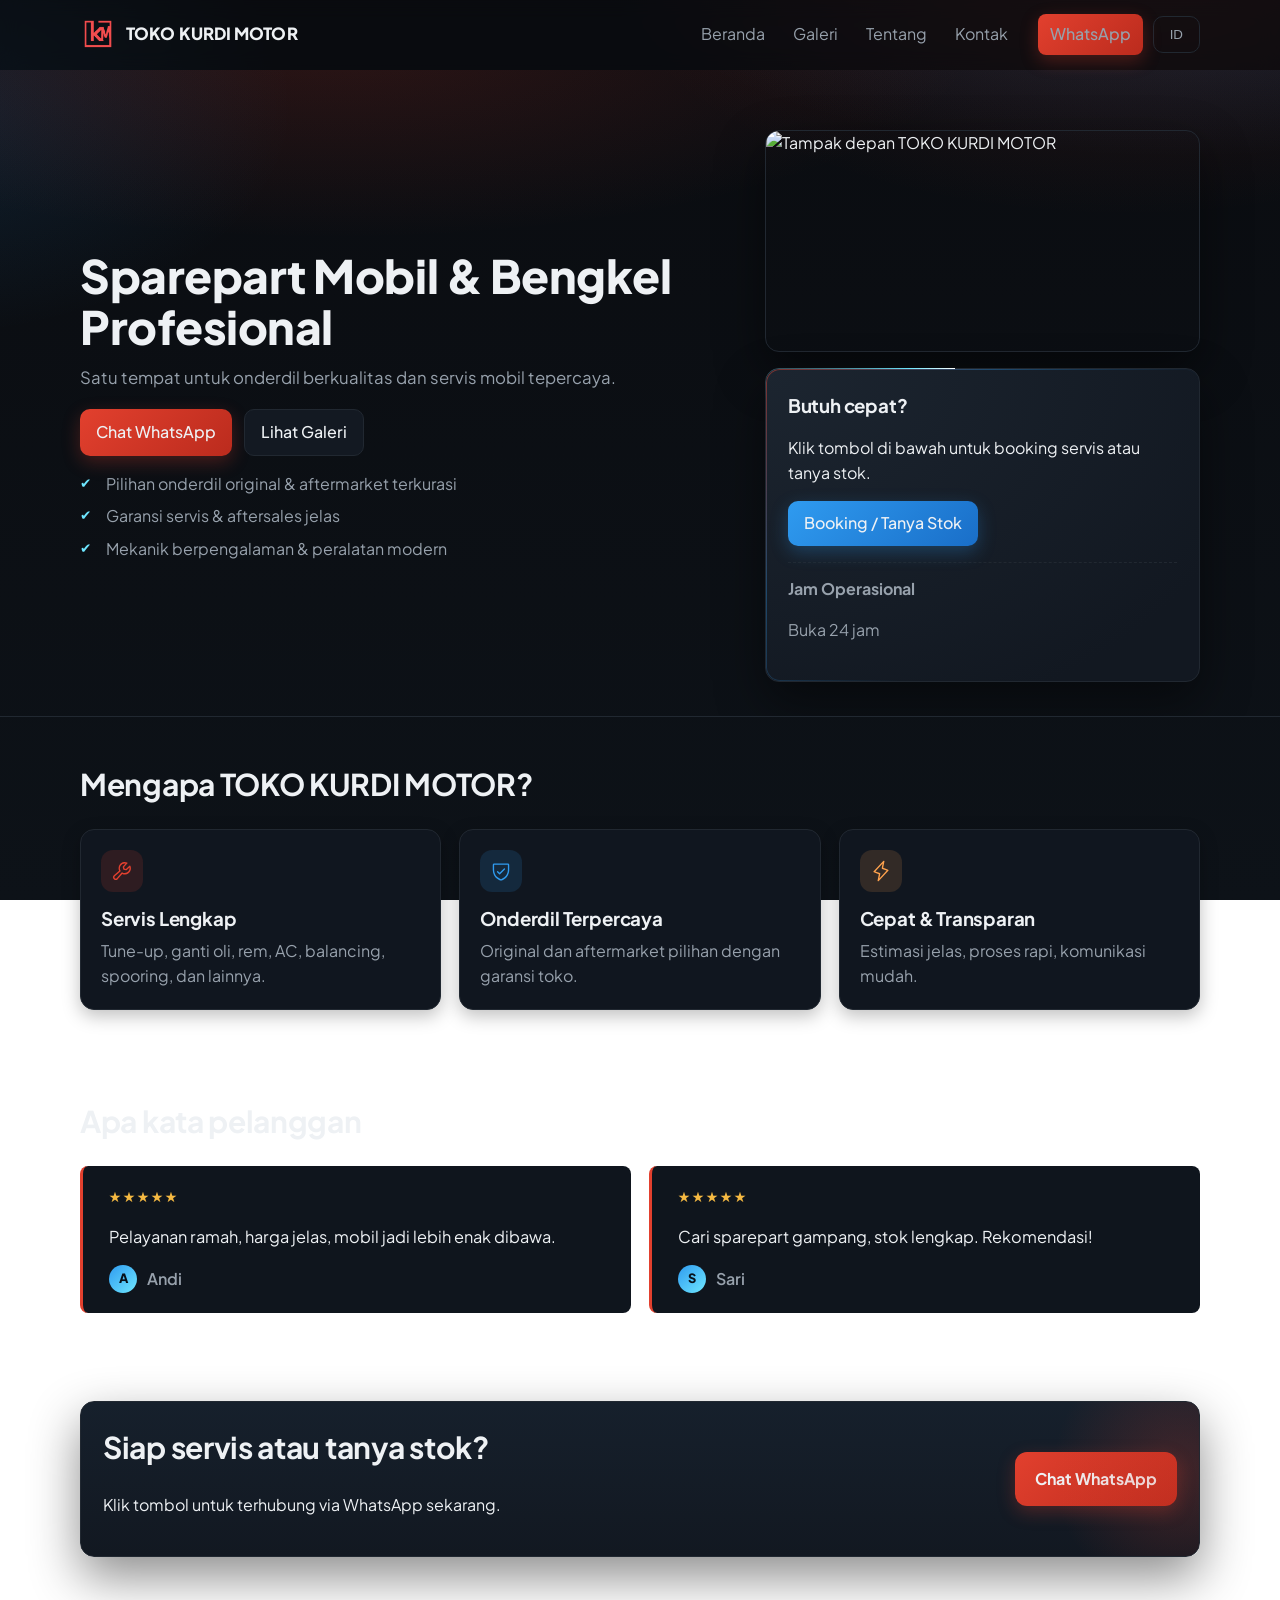
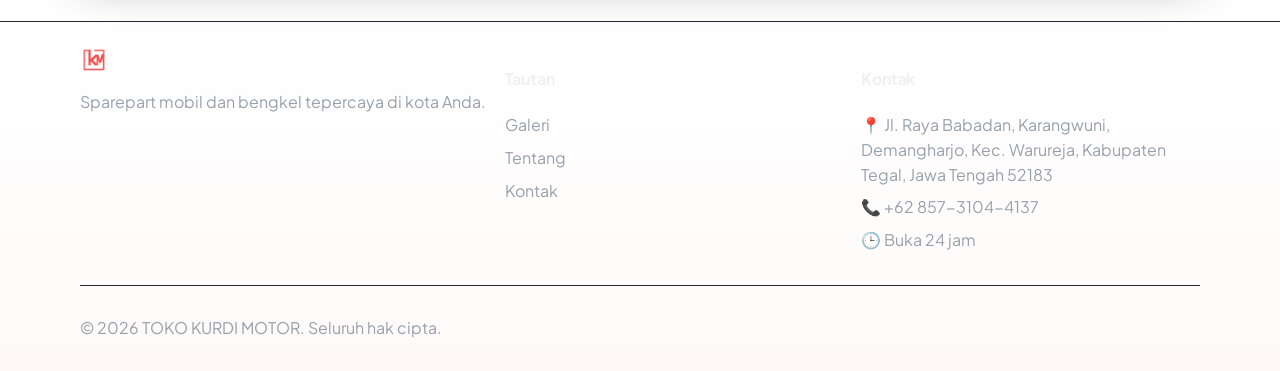
==== index.html @ 119dea2f "feat: replace hand-drawn feature icons with Phosphor Icons Old toolbox/gear/bolt.svg were crude hand" ====
<!DOCTYPE html>
<html lang="id">
  <head>
    <meta charset="UTF-8" />
    <meta name="viewport" content="width=device-width, initial-scale=1" />
    <meta name="description" content="TOKO KURDI MOTOR - Sparepart Mobil & Bengkel Profesional" />
    <meta property="og:title" content="TOKO KURDI MOTOR - Beranda" />
    <meta property="og:description" content="Sparepart mobil & bengkel profesional. Tanya stok via WhatsApp." />
    <meta property="og:type" content="website" />
    <meta property="og:url" content="https://tokokurdimotor.github.io/" />
    <meta property="og:image" content="https://tokokurdimotor.github.io/assets/img/logo.png" />
    <link rel="canonical" href="https://tokokurdimotor.github.io/" />
    <title>TOKO KURDI MOTOR &mdash; Beranda</title>
    <link rel="icon" href="assets/img/favicon.png" />
    <link rel="preconnect" href="https://fonts.googleapis.com">
    <link rel="preconnect" href="https://fonts.gstatic.com" crossorigin>
    <link href="https://fonts.googleapis.com/css2?family=Plus+Jakarta+Sans:wght@400;500;600;700;800&display=swap" rel="stylesheet">
    <link rel="stylesheet" href="assets/css/styles.css" />
    <script type="application/ld+json">
    {
      "@context": "https://schema.org",
      "@type": "AutoPartsStore",
      "name": "TOKO KURDI MOTOR",
      "telephone": "+62 857-3104-4137",
      "address": {
        "@type": "PostalAddress",
        "streetAddress": "Jl. Raya Babadan, Karangwuni, Demangharjo, Warureja",
        "addressLocality": "Kabupaten Tegal",
        "addressRegion": "Jawa Tengah",
        "postalCode": "52183",
        "addressCountry": "ID"
      }
    }
    </script>
  </head>
  <body>
    <header class="site-header">
      <div class="container nav">
        <a class="brand" href="index.html" aria-label="TOKO KURDI MOTOR">
          <img src="assets/img/logo.png" alt="Logo TOKO KURDI MOTOR" class="logo" />
          <span class="brand-text" data-i18n="brand.name">Toko Kurdi Motor</span>
        </a>
        <nav class="menu" aria-label="Primary Navigation">
          <button class="hamburger" id="hamburger" aria-label="Toggle Menu" aria-expanded="false"><span class="hamburger-bar"></span><span class="hamburger-bar"></span><span class="hamburger-bar"></span></button>
          <ul id="navLinks">
            <li><a href="index.html" data-i18n="nav.home">Beranda</a></li>
            <li><a href="gallery.html" data-i18n="nav.gallery">Galeri</a></li>
            <li><a href="about.html" data-i18n="nav.about">Tentang</a></li>
            <li><a href="contact.html" data-i18n="nav.contact">Kontak</a></li>
          </ul>
          <div class="nav-cta">
            <a class="btn btn-primary" id="waTop" href="#" target="_blank" rel="noopener" data-i18n="nav.whatsapp">WhatsApp</a>
            <button id="langToggle" class="btn btn-ghost" aria-label="Switch Language">ID</button>
          </div>
        </nav>
      </div>
    </header>

    <main>
      <section class="hero">
        <div class="container hero-grid">
          <div class="hero-text">
            <h1 data-i18n="hero.title">Sparepart Mobil & Bengkel Profesional</h1>
            <p class="lead" data-i18n="hero.subtitle">Satu tempat untuk onderdil berkualitas dan servis mobil tepercaya.</p>
            <div class="actions">
              <a class="btn btn-primary" id="waHero" href="#" target="_blank" rel="noopener" data-i18n="hero.cta_primary">Chat WhatsApp</a>
              <a class="btn" href="gallery.html" data-i18n="hero.cta_secondary">Lihat Galeri</a>
            </div>
            <ul class="hero-bullets">
              <li data-i18n="hero.points.genuine">Pilihan onderdil original & aftermarket terkurasi</li>
              <li data-i18n="hero.points.warranty">Garansi servis & aftersales jelas</li>
              <li data-i18n="hero.points.experienced">Mekanik berpengalaman & peralatan modern</li>
            </ul>
          </div>
          <div class="hero-media">
            <div class="hero-photo">
              <img src="assets/img/IMG_20250824_090334.jpg" alt="Tampak depan TOKO KURDI MOTOR" loading="eager" width="600" height="330" />
            </div>
            <div class="hero-card">
              <h3 data-i18n="hero.quick.title">Butuh cepat?</h3>
              <p data-i18n="hero.quick.desc">Klik tombol di bawah untuk booking servis atau tanya stok.</p>
              <a class="btn btn-accent" id="waQuick" href="#" target="_blank" rel="noopener" data-i18n="hero.quick.button">Booking / Tanya Stok</a>
              <div class="store-hours">
                <strong data-i18n="hours.title">Jam Operasional</strong>
                <p id="hoursText">Senin&ndash;Sabtu 08.00&ndash;17.00</p>
              </div>
            </div>
          </div>
        </div>
      </section>

      <section class="features">
        <div class="container">
          <h2 data-i18n="features.title">Mengapa Toko Kurdi Motor?</h2>
          <div class="grid-3">
            <div class="card">
              <span class="icon icon-wrench" data-icon="servis" aria-hidden="true"></span>
              <h3 data-i18n="features.items.services.title">Servis Lengkap</h3>
              <p data-i18n="features.items.services.desc">Tune-up, ganti oli, rem, AC, balancing, spooring, dan lainnya.</p>
            </div>
            <div class="card">
              <span class="icon icon-shield" data-icon="onderdil" aria-hidden="true"></span>
              <h3 data-i18n="features.items.parts.title">Onderdil Terpercaya</h3>
              <p data-i18n="features.items.parts.desc">Original dan aftermarket pilihan dengan garansi toko.</p>
            </div>
            <div class="card">
              <span class="icon icon-lightning" data-icon="cepat" aria-hidden="true"></span>
              <h3 data-i18n="features.items.fast.title">Cepat & Transparan</h3>
              <p data-i18n="features.items.fast.desc">Estimasi jelas, proses rapi, komunikasi mudah.</p>
            </div>
          </div>
        </div>
      </section>

      <section class="testimonials">
        <div class="container">
          <h2 data-i18n="testimonials.title">Apa kata pelanggan</h2>
          <div class="grid-2">
            <blockquote class="quote">
              <div class="quote-stars" aria-label="5 dari 5 bintang">&#9733;&#9733;&#9733;&#9733;&#9733;</div>
              <p data-i18n="testimonials.q1">Pelayanan ramah, harga jelas, mobil jadi lebih enak dibawa.</p>
              <div class="quote-footer">
                <span class="quote-avatar" aria-hidden="true">A</span>
                <cite>Andi</cite>
              </div>
            </blockquote>
            <blockquote class="quote">
              <div class="quote-stars" aria-label="5 dari 5 bintang">&#9733;&#9733;&#9733;&#9733;&#9733;</div>
              <p data-i18n="testimonials.q2">Cari sparepart gampang, stok lengkap. Rekomendasi!</p>
              <div class="quote-footer">
                <span class="quote-avatar" aria-hidden="true">S</span>
                <cite>Sari</cite>
              </div>
            </blockquote>
          </div>
        </div>
      </section>

      <section class="cta">
        <div class="container cta-box">
          <div>
            <h2 data-i18n="cta.title">Siap servis atau tanya stok?</h2>
            <p data-i18n="cta.subtitle">Klik tombol untuk terhubung via WhatsApp sekarang.</p>
          </div>
          <a class="btn btn-primary btn-lg" id="waCta" href="#" target="_blank" rel="noopener" data-i18n="cta.button">Chat WhatsApp</a>
        </div>
      </section>
    </main>

    <footer class="site-footer">
      <div class="container footer-grid">
        <div>
          <img src="assets/img/logo.png" alt="Logo TOKO KURDI MOTOR" class="logo small" />
          <p class="muted" data-i18n="footer.tagline">Sparepart mobil dan bengkel tepercaya di kota Anda.</p>
        </div>
        <div>
          <h4 data-i18n="footer.links.title">Tautan</h4>
          <ul class="footer-links">
            <li><a href="gallery.html" data-i18n="nav.gallery">Galeri</a></li>
            <li><a href="about.html" data-i18n="nav.about">Tentang</a></li>
            <li><a href="contact.html" data-i18n="nav.contact">Kontak</a></li>
          </ul>
        </div>
        <div>
          <h4 data-i18n="footer.contact.title">Kontak</h4>
          <ul class="footer-contact">
            <li><span aria-hidden="true">&#128205;</span> <span id="addressText">Alamat toko di sini</span></li>
            <li><span aria-hidden="true">&#128222;</span> <a id="phoneText" href="#">Nomor telepon</a></li>
            <li><span aria-hidden="true">&#128338;</span> <span id="hoursTextFoot">Senin&ndash;Sabtu 08.00&ndash;17.00</span></li>
          </ul>
        </div>
      </div>
      <div class="container footer-bottom">
        <p class="muted">&copy; <span id="yearNow"></span> TOKO KURDI MOTOR. <span data-i18n="footer.rights">Seluruh hak cipta.</span></p>
      </div>
    </footer>

    <script src="assets/js/main.js"></script>
    <script src="assets/js/reveal.js"></script>
    <script src="assets/js/spark.js"></script>
  </body>
  </html>
---- assets/css/styles.css ----
/* Base styles */
:root {
  --primary: #e2402e; /* Ubah sesuai warna brand */
  --primary-2: #ff7847;
  --danger: #ff5a5a;
  --accent: #2f9bf0;
  --accent-2: #6ee7ff;
  --bg: #0a0c10;
  --panel: #11161c;
  --text: #eef1f4;
  --muted: #97a1ac;
  --border: #212831;
  --radius: 14px;
  --shadow: 0 10px 30px rgba(0,0,0,0.4);
  --shadow-lg: 0 20px 50px rgba(0,0,0,0.45);
  --ease: cubic-bezier(.22,.9,.32,1.13);
}

* { box-sizing: border-box; }
html, body { height: 100%; }
html { scroll-behavior: smooth; }
body {
  margin: 0;
  font-family: "Plus Jakarta Sans", system-ui, -apple-system, "Segoe UI", Roboto, Ubuntu, Cantarell, "Noto Sans", Helvetica, Arial, "Apple Color Emoji", "Segoe UI Emoji";
  color: var(--text);
  background:
    radial-gradient(900px 480px at 88% -8%, rgba(226,64,46,0.16), transparent 60%),
    radial-gradient(720px 420px at -8% 12%, rgba(47,155,240,0.14), transparent 55%),
    linear-gradient(180deg, #0a0c10 0%, #0d1218 100%);
  background-attachment: fixed;
  line-height: 1.55;
  -webkit-font-smoothing: antialiased;
}

h1, h2, h3, h4 { font-family: "Plus Jakarta Sans", system-ui, sans-serif; letter-spacing: -0.01em; }

img { max-width: 100%; display: block; }
a { color: inherit; text-decoration: none; }

::selection { background: rgba(226,64,46,0.35); color: #fff; }

::-webkit-scrollbar { width: 11px; }
::-webkit-scrollbar-track { background: var(--bg); }
::-webkit-scrollbar-thumb { background: #232b35; border-radius: 999px; border: 3px solid var(--bg); }
::-webkit-scrollbar-thumb:hover { background: #2c3742; }

.container { width: min(1120px, 92%); margin: 0 auto; }

/* Header / Nav */
.site-header { position: sticky; top: 0; z-index: 10; backdrop-filter: blur(10px); background: rgba(10,12,16,0.55); border-bottom: 1px solid transparent; transition: background-color .3s ease, border-color .3s ease, box-shadow .3s ease; }
.site-header.scrolled { background: rgba(10,12,16,0.88); border-bottom-color: var(--border); box-shadow: 0 8px 24px rgba(0,0,0,0.22); }
.nav { display: flex; align-items: center; justify-content: space-between; padding: 14px 0; }
.brand { display: flex; align-items: center; gap: 10px; font-weight: 800; letter-spacing: 0.1px; transition: opacity .2s ease; }
.brand:hover { opacity: .85; }
.logo { height: 36px; width: auto; object-fit: contain; }
.logo.small { height: 28px; }
.brand-text { font-size: 1.05rem; }

.menu { display: flex; align-items: center; gap: 18px; }
.menu ul { display: flex; list-style: none; gap: 4px; margin: 0; padding: 0; }
.menu a { position: relative; padding: 8px 12px; color: var(--muted); border-radius: 8px; transition: color .2s ease, background .2s ease; }
.menu a.active, .menu a:hover { color: var(--text); background: #141a21; }
.menu a.active::after { content: ''; position: absolute; left: 12px; right: 12px; bottom: 3px; height: 2px; border-radius: 2px; background: linear-gradient(90deg, var(--primary), var(--primary-2)); }

.nav-cta { display: flex; align-items: center; gap: 10px; }

.hamburger { display: none; position: relative; width: 38px; height: 38px; padding: 0; background: transparent; border: 1px solid var(--border); border-radius: 8px; cursor: pointer; transition: border-color .2s ease, background .2s ease; }
.hamburger:hover { background: #141a21; border-color: #2a333d; }
.hamburger-bar { position: absolute; left: 9px; right: 9px; height: 2px; border-radius: 2px; background: var(--text); transition: transform .3s ease, opacity .2s ease, top .3s ease; }
.hamburger-bar:nth-child(1) { top: 13px; }
.hamburger-bar:nth-child(2) { top: 18px; }
.hamburger-bar:nth-child(3) { top: 23px; }
.hamburger[aria-expanded="true"] .hamburger-bar:nth-child(1) { top: 18px; transform: rotate(45deg); }
.hamburger[aria-expanded="true"] .hamburger-bar:nth-child(2) { opacity: 0; }
.hamburger[aria-expanded="true"] .hamburger-bar:nth-child(3) { top: 18px; transform: rotate(-45deg); }

/* Buttons */
.btn { display: inline-flex; align-items: center; justify-content: center; gap: 8px; padding: 10px 16px; border-radius: 10px; border: 1px solid var(--border); background: #131922; color: var(--text); cursor: pointer; font-weight: 500; transition: transform .18s var(--ease), background .2s ease, border-color .2s ease, box-shadow .25s ease; }
.btn:hover { transform: translateY(-2px); border-color: #2a333d; box-shadow: 0 8px 20px rgba(0,0,0,0.35); }
.btn:active { transform: translateY(0); }
.btn-primary { background: linear-gradient(135deg, var(--primary), #b3271a 120%); border: none; box-shadow: 0 6px 18px rgba(226,64,46,0.28); }
.btn-primary:hover { filter: brightness(1.08); box-shadow: 0 10px 26px rgba(226,64,46,0.4); }
.btn-accent { background: linear-gradient(135deg, var(--accent), #1565c0 120%); border: none; box-shadow: 0 6px 18px rgba(47,155,240,0.28); }
.btn-accent:hover { filter: brightness(1.08); box-shadow: 0 10px 26px rgba(47,155,240,0.4); }
.btn-ghost { background: transparent; border: 1px solid var(--border); color: var(--muted); }
.btn-ghost:hover { color: var(--text); }
.btn-lg { padding: 15px 20px; border-radius: 12px; font-weight: 700; }

/* Hero */
.hero { position: relative; padding: 60px 0 34px; border-bottom: 1px solid var(--border); overflow: hidden; }
.hero::before {
  content: '';
  position: absolute; inset: -20% -10% auto -10%; height: 480px;
  background: radial-gradient(60% 60% at 30% 20%, rgba(226,64,46,0.16), transparent 70%),
              radial-gradient(50% 50% at 85% 10%, rgba(47,155,240,0.14), transparent 70%);
  pointer-events: none; z-index: 0;
}
.hero-grid { position: relative; z-index: 1; display: grid; grid-template-columns: 1.2fr 0.8fr; gap: 32px; align-items: center; }
.hero h1 { font-size: clamp(30px, 4.2vw, 46px); font-weight: 800; margin: 0 0 12px; line-height: 1.12; }
.lead { color: var(--muted); margin: 0 0 16px; font-size: 1.05rem; }
.actions { display: flex; gap: 12px; margin: 18px 0 8px; flex-wrap: wrap; }
.hero-bullets { list-style: none; padding: 0; margin: 16px 0 0; color: var(--muted); display: grid; gap: 8px; }
.hero-bullets li { margin: 0; padding-left: 26px; position: relative; }
.hero-bullets li::before { content: "\2714"; position: absolute; left: 0; top: 0; color: var(--accent-2); font-size: .85rem; }

.hero-photo { border-radius: var(--radius); overflow: hidden; border: 1px solid var(--border); margin-bottom: 16px; box-shadow: var(--shadow-lg); }
.hero-photo img { width: 100%; height: 220px; object-fit: cover; display: block; transition: transform .4s var(--ease); }
.hero-photo:hover img { transform: scale(1.03); }

.hero-card { position: relative; background: radial-gradient(120% 120% at 0% 0%, #1c2530 0%, #121821 100%); border: 1px solid var(--border); border-radius: var(--radius); padding: 22px; box-shadow: var(--shadow-lg); transition: transform .35s var(--ease); }
.hero-card:hover { transform: translateY(-4px); }
.hero-card::before { content: ''; position: absolute; inset: 0; border-radius: inherit; padding: 1px; background: linear-gradient(135deg, rgba(226,64,46,0.5), rgba(47,155,240,0.35), transparent 60%); -webkit-mask: linear-gradient(#000 0 0) content-box, linear-gradient(#000 0 0); -webkit-mask-composite: xor; mask-composite: exclude; pointer-events: none; }

/* Border Glow: slow rotating light chasing the card edge (React Bits-inspired, ported to CSS) */
@property --glow-angle { syntax: '<angle>'; inherits: false; initial-value: 0deg; }
.hero-card::after {
  content: '';
  position: absolute; inset: -1px; border-radius: inherit; padding: 1px;
  background: conic-gradient(from var(--glow-angle), transparent 0deg, transparent 300deg, var(--accent-2) 335deg, #fff 350deg, var(--primary-2) 5deg, transparent 40deg);
  -webkit-mask: linear-gradient(#000 0 0) content-box, linear-gradient(#000 0 0);
  -webkit-mask-composite: xor; mask-composite: exclude;
  pointer-events: none;
  animation: glow-spin 4.5s linear infinite;
}
@keyframes glow-spin { to { --glow-angle: 360deg; } }
@media (prefers-reduced-motion: reduce) { .hero-card::after { animation: none; display: none; } }
.hero-card h3 { margin: 0 0 6px; }
.store-hours { margin-top: 16px; padding-top: 14px; border-top: 1px dashed var(--border); color: var(--muted); }

/* Sections */
.features, .testimonials, .cta, .page-hero { padding: 44px 0; }
.page-hero { position: relative; border-bottom: 1px solid var(--border); background: linear-gradient(180deg, #0d1117 0%, #0f141b 100%); overflow: hidden; }
.page-hero::before { content: ''; position: absolute; inset: -30% -10% auto -10%; height: 320px; background: radial-gradient(50% 50% at 20% 20%, rgba(226,64,46,0.14), transparent 70%), radial-gradient(45% 45% at 90% 0%, rgba(47,155,240,0.12), transparent 70%); pointer-events: none; }
.page-hero .container { position: relative; z-index: 1; }

.features h2, .testimonials h2, .cta h2 { font-size: clamp(22px, 3vw, 30px); margin: 0 0 22px; }

.grid-3 { display: grid; grid-template-columns: repeat(3, 1fr); gap: 18px; }
.grid-2 { display: grid; grid-template-columns: repeat(2, 1fr); gap: 18px; }
.gap-xl { gap: 28px; }

.card { background: #10161f; border: 1px solid var(--border); border-radius: var(--radius); padding: 20px; box-shadow: 0 6px 18px rgba(0,0,0,0.25); transition: transform .3s var(--ease), border-color .3s ease, box-shadow .3s ease; }
.card:hover { transform: translateY(-5px); border-color: #2a333d; box-shadow: var(--shadow-lg); }
.card h3 { margin-top: 12px; margin-bottom: 6px; }
.card p { color: var(--muted); margin: 0; }
.icon { display: inline-flex; align-items: center; justify-content: center; width: 42px; height: 42px; border-radius: 12px; }
.icon-img { width: 28px; height: 28px; object-fit: contain; vertical-align: -2px; }
.icon.icon-wrench { background-color: rgba(226,64,46,0.14); }
.icon.icon-shield { background-color: rgba(47,155,240,0.14); }
.icon.icon-lightning { background-color: rgba(255,162,77,0.14); }
.icon.icon-wrench::before, .icon.icon-shield::before, .icon.icon-lightning::before { content: ''; display: block; width: 22px; height: 22px; }
.icon.icon-wrench::before { background-color: var(--primary); -webkit-mask: url('../icons/wrench.svg') center/contain no-repeat; mask: url('../icons/wrench.svg') center/contain no-repeat; }
.icon.icon-shield::before { background-color: var(--accent); -webkit-mask: url('../icons/shield-check.svg') center/contain no-repeat; mask: url('../icons/shield-check.svg') center/contain no-repeat; }
.icon.icon-lightning::before { background-color: #ffa24d; -webkit-mask: url('../icons/lightning.svg') center/contain no-repeat; mask: url('../icons/lightning.svg') center/contain no-repeat; }

.quote { position: relative; margin: 0; padding: 20px 20px 20px 26px; border-left: 3px solid var(--primary); background: #0f151d; border-radius: 8px; transition: transform .3s var(--ease), border-color .3s ease; }
.quote:hover { transform: translateY(-3px); border-left-color: var(--primary-2); }
.quote p { font-size: 1.02rem; }
.quote cite { color: var(--muted); font-style: normal; font-weight: 600; }
.quote-stars { color: #f5b942; letter-spacing: 2px; font-size: .85rem; margin-bottom: 8px; }
.quote-footer { display: flex; align-items: center; gap: 10px; margin-top: 14px; }
.quote-avatar { width: 28px; height: 28px; border-radius: 50%; flex-shrink: 0; display: flex; align-items: center; justify-content: center; background: linear-gradient(135deg, var(--accent), var(--accent-2)); color: #071019; font-weight: 800; font-size: .8rem; }

.cta-box { position: relative; display: flex; justify-content: space-between; align-items: center; gap: 16px; background: linear-gradient(180deg, #16202c 0%, #121821 100%); border: 1px solid var(--border); border-radius: var(--radius); padding: 22px; box-shadow: var(--shadow-lg); overflow: hidden; }
.cta-box::after { content: ''; position: absolute; inset: -40% -10% auto auto; width: 260px; height: 260px; background: radial-gradient(circle, rgba(226,64,46,0.22), transparent 70%); pointer-events: none; }

.footer-grid { display: grid; grid-template-columns: 1.2fr 1fr 1fr; gap: 18px; padding: 24px 0; }
.footer-links, .footer-contact { list-style: none; padding: 0; margin: 0; }
.footer-links li, .footer-contact li { margin: 8px 0; color: var(--muted); }
.footer-links a { transition: color .2s ease; }
.footer-links a:hover { color: var(--text); }
.site-footer { border-top: 1px solid var(--border); margin-top: 20px; background: linear-gradient(180deg, transparent, rgba(226,64,46,0.03)); }
.footer-bottom { padding: 14px 0; border-top: 1px solid var(--border); color: var(--muted); }
.muted { color: var(--muted); }

/* Page */
.page { min-height: calc(100vh - 180px); }
.product-grid .card { min-height: 120px; }
.product-card .thumb { width: 100%; height: 150px; object-fit: cover; border-radius: 10px; border: 1px solid var(--border); background: #0f151d; transition: transform .4s var(--ease); }
.product-card:hover .thumb { transform: scale(1.04); }
.product-card { overflow: hidden; }
.product-card .prod-name { margin: 8px 0 6px; font-size: 1rem; }
.product-meta { color: var(--muted); font-size: .9rem; }
.product-card .badges { margin: 8px 0 0; }
.badge { display: inline-block; padding: 2px 8px; border-radius: 999px; border: 1px solid var(--border); font-size: .75rem; color: var(--muted); }
.price { margin-top: 8px; font-weight: 700; color: var(--accent-2); }
.product-actions { display: flex; gap: 8px; margin-top: 10px; }
.product-controls input { width: 100%; padding: 10px 12px; border-radius: 10px; background: #0f151d; border: 1px solid var(--border); color: var(--text); transition: border-color .2s ease; }
.product-controls input:focus { outline: none; border-color: var(--accent); }
.product-controls select { padding: 8px 10px; border-radius: 10px; background: #0f151d; border: 1px solid var(--border); color: var(--text); }
.pager { display: flex; justify-content: center; align-items: center; gap: 10px; margin: 18px 0; }
.contact-card .actions { margin-top: 10px; display: flex; gap: 10px; }
.form { display: grid; gap: 12px; }
.form label { display: grid; gap: 6px; }
.form input, .form textarea { width: 100%; padding: 10px 12px; border-radius: 10px; background: #0f151d; border: 1px solid var(--border); color: var(--text); transition: border-color .2s ease, box-shadow .2s ease; }
.form input:focus, .form textarea:focus { outline: none; border-color: var(--accent); box-shadow: 0 0 0 3px rgba(47,155,240,0.15); }
.form input.invalid, .form textarea.invalid { border-color: var(--danger); box-shadow: 0 0 0 3px rgba(255,90,90,0.15); }
.form-error { color: var(--danger); font-size: .85rem; margin: -4px 0 4px; }
.form-error[hidden] { display: none; }

/* Gallery */
.gallery-grid { display: grid; grid-template-columns: repeat(3, 1fr); gap: 12px; }
.gallery-grid img { width: 100%; height: 220px; object-fit: cover; border-radius: 12px; border: 1px solid var(--border); background: #0f151d; transition: transform .4s var(--ease), border-color .3s ease; }
.gallery-grid a, .gallery-grid figure { display: block; overflow: hidden; border-radius: 12px; }
.gallery-grid img:hover { transform: scale(1.045); border-color: #2a333d; }

/* Checklist */
.checklist { list-style: none; padding: 0; margin: 0; }
.checklist li::before { content: '✔'; color: var(--accent); margin-right: 8px; }
.checklist li { padding-left: 2px; margin: 8px 0; }

/* Map */
.map-section { margin-top: 16px; }
.map-embed { margin-top: 10px; background: var(--panel); border: 1px solid var(--border); border-radius: var(--radius); overflow: hidden; padding: 10px; box-shadow: 0 6px 18px rgba(0,0,0,0.25); }
.map-embed iframe { width: 100%; height: 320px; border: 0; display: block; border-radius: 10px; }

/* Click Spark: tiny burst of particles on WhatsApp/CTA button clicks (React Bits-inspired, ported to vanilla JS) */
.click-spark {
  position: fixed; top: 0; left: 0; width: 6px; height: 6px; margin: -3px 0 0 -3px;
  border-radius: 50%; pointer-events: none; z-index: 9999;
  transform: translate(var(--x), var(--y)) rotate(var(--spark-angle)) translateX(0);
  animation: spark-fly .55s cubic-bezier(.2,.8,.3,1) forwards;
}
@keyframes spark-fly {
  to { transform: translate(var(--x), var(--y)) rotate(var(--spark-angle)) translateX(30px); opacity: 0; }
}
@media (prefers-reduced-motion: reduce) { .click-spark { display: none; } }

/* Scroll reveal (progressive enhancement, see assets/js/reveal.js) */
.reveal { opacity: 0; transform: translateY(18px); transition: opacity .6s var(--ease), transform .6s var(--ease); }
.reveal.in-view { opacity: 1; transform: translateY(0); }
@media (prefers-reduced-motion: reduce) {
  html { scroll-behavior: auto; }
  .reveal { opacity: 1; transform: none; transition: none; }
  .card:hover, .quote:hover, .hero-card:hover, .btn:hover { transform: none; }
  .hamburger-bar, .menu ul { transition: none; }
}

/* Responsive */
@media (max-width: 880px) {
  .hero-grid { grid-template-columns: 1fr; }
  .grid-3 { grid-template-columns: 1fr; }
  .grid-2 { grid-template-columns: 1fr; }
  .footer-grid { grid-template-columns: 1fr; }
  .gallery-grid { grid-template-columns: 1fr 1fr; }
  .gallery-grid img { height: 180px; }
  .menu ul {
    display: grid; gap: 6px; list-style: none;
    position: absolute; left: 4%; right: 4%; top: 64px;
    background: #0f151d; border: 1px solid var(--border); border-radius: 12px; padding: 8px; box-shadow: var(--shadow);
    opacity: 0; visibility: hidden; pointer-events: none; transform: translateY(-8px) scale(.98);
    transition: opacity .22s ease, transform .22s ease, visibility 0s linear .22s;
  }
  .menu ul.open {
    opacity: 1; visibility: visible; pointer-events: auto; transform: translateY(0) scale(1);
    transition: opacity .22s ease, transform .22s ease;
  }
  .menu ul a { display: block; padding: 12px 14px; }
  .menu a.active::after { display: none; }
  .hamburger { display: inline-block; }
  .actions { flex-direction: column; }
  .actions .btn { width: 100%; }
  .cta-box { flex-direction: column; align-items: stretch; }
  .container { width: min(1120px, 94%); }
  .hero h1 { font-size: clamp(26px, 5.5vw, 36px); }
}

@media (max-width: 480px) {
  .gallery-grid { grid-template-columns: 1fr; }
  .gallery-grid img { height: 160px; }
  .brand-text { font-size: .95rem; }
}

/* Ensure checklist icon renders across encodings */
.checklist li::before { content: "\2714"; }
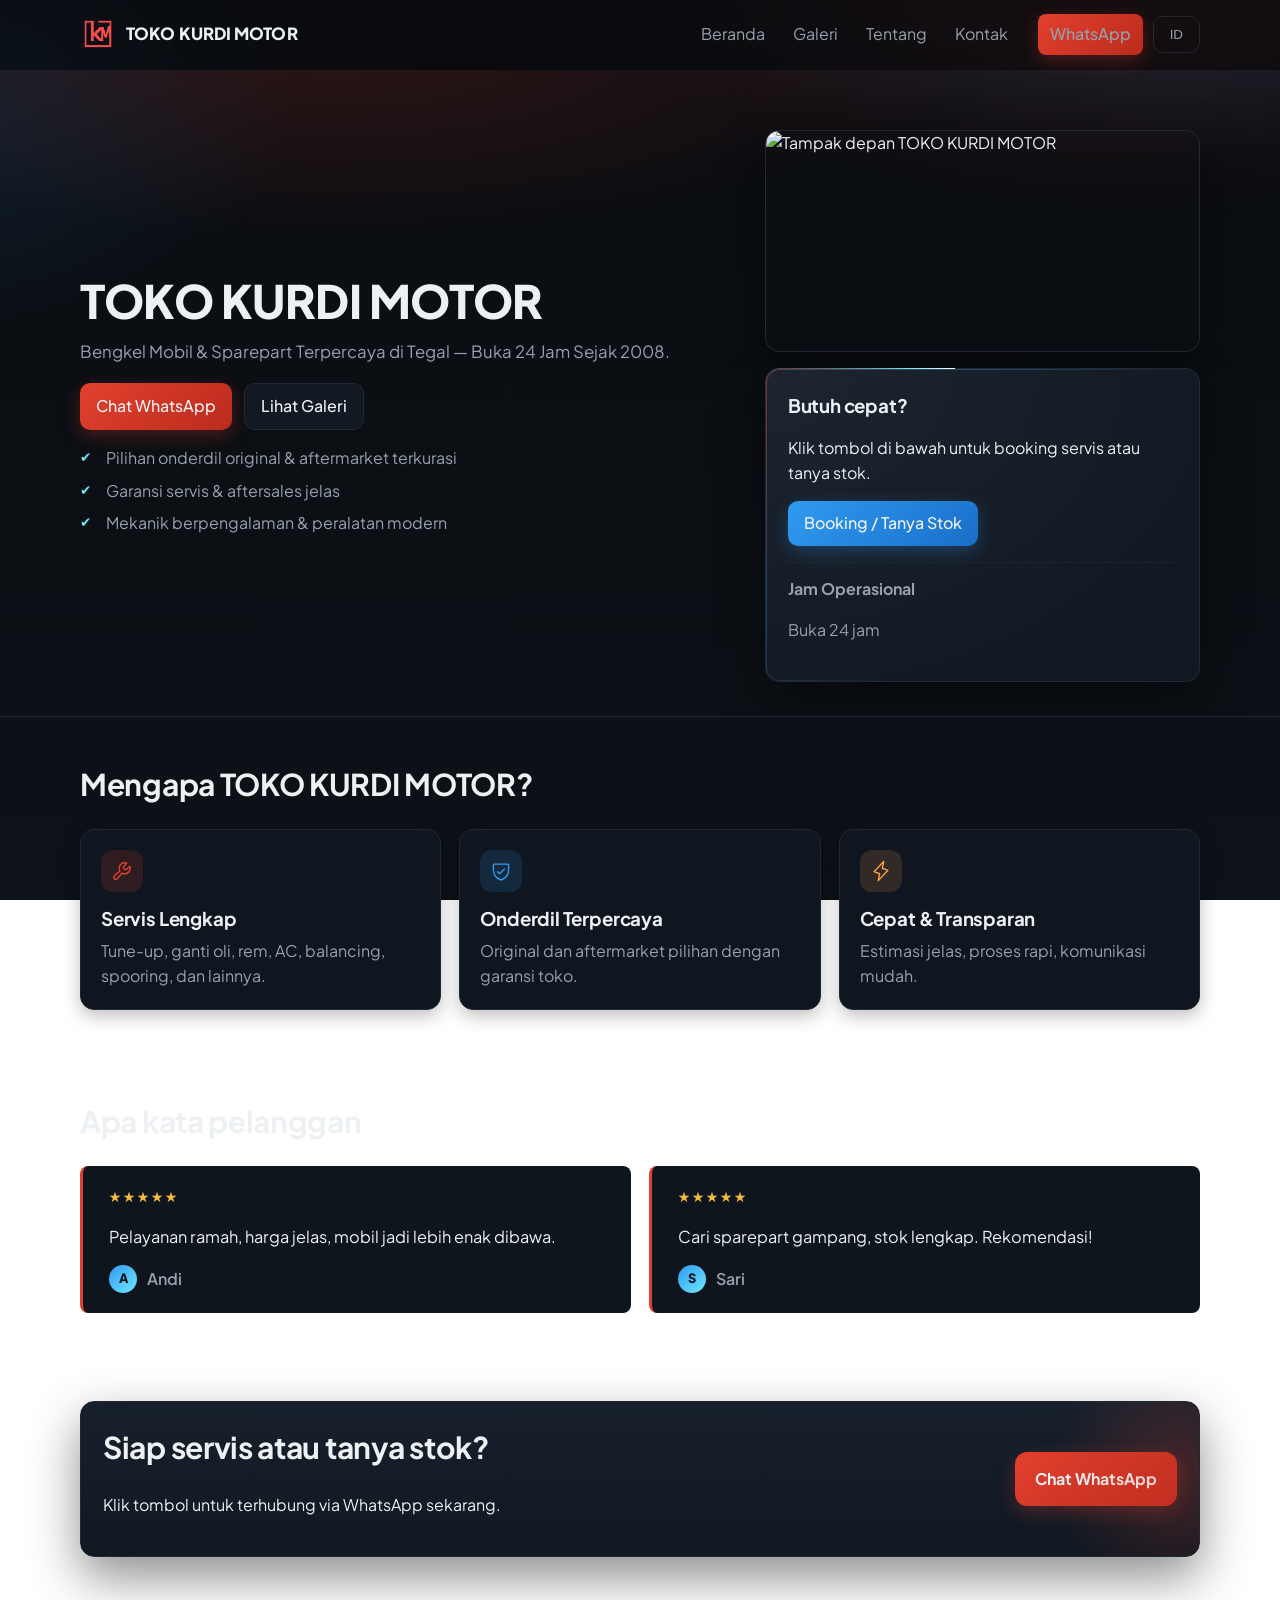
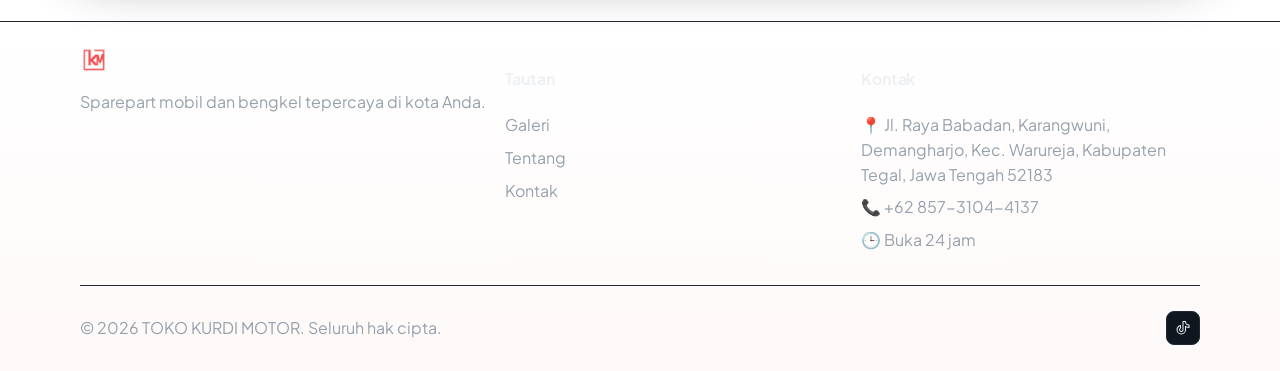
==== commit b5789fe7: "content(hero): headline TIKTOK footer + toko kurdi motor as h1 - Add TikTok link (@toko.kurditegal) " ====
--- a/index.html
+++ b/index.html
@@ -60,8 +60,8 @@
       <section class="hero">
         <div class="container hero-grid">
           <div class="hero-text">
-            <h1 data-i18n="hero.title">Sparepart Mobil & Bengkel Profesional</h1>
-            <p class="lead" data-i18n="hero.subtitle">Satu tempat untuk onderdil berkualitas dan servis mobil tepercaya.</p>
+            <h1 data-i18n="hero.title">TOKO KURDI MOTOR</h1>
+            <p class="lead" data-i18n="hero.subtitle">Bengkel Mobil &amp; Sparepart Terpercaya di Tegal &mdash; Buka 24 Jam Sejak 2008.</p>
             <div class="actions">
               <a class="btn btn-primary" id="waHero" href="#" target="_blank" rel="noopener" data-i18n="hero.cta_primary">Chat WhatsApp</a>
               <a class="btn" href="gallery.html" data-i18n="hero.cta_secondary">Lihat Galeri</a>
@@ -172,6 +172,9 @@
       </div>
       <div class="container footer-bottom">
         <p class="muted">&copy; <span id="yearNow"></span> TOKO KURDI MOTOR. <span data-i18n="footer.rights">Seluruh hak cipta.</span></p>
+        <div class="footer-social">
+          <a href="https://www.tiktok.com/@toko.kurditegal" target="_blank" rel="noopener" aria-label="TikTok TOKO KURDI MOTOR"><span class="icon-tiktok" aria-hidden="true"></span></a>
+        </div>
       </div>
     </footer>
 
--- a/assets/css/styles.css
+++ b/assets/css/styles.css
@@ -170,7 +170,11 @@
 .footer-links a { transition: color .2s ease; }
 .footer-links a:hover { color: var(--text); }
 .site-footer { border-top: 1px solid var(--border); margin-top: 20px; background: linear-gradient(180deg, transparent, rgba(226,64,46,0.03)); }
-.footer-bottom { padding: 14px 0; border-top: 1px solid var(--border); color: var(--muted); }
+.footer-bottom { padding: 14px 0; border-top: 1px solid var(--border); color: var(--muted); display: flex; align-items: center; justify-content: space-between; gap: 12px; flex-wrap: wrap; }
+.footer-social { display: flex; gap: 8px; }
+.footer-social a { width: 34px; height: 34px; border-radius: 8px; background: #10161f; border: 1px solid var(--border); display: flex; align-items: center; justify-content: center; transition: border-color .2s ease, background .2s ease, transform .2s ease; }
+.footer-social a:hover { border-color: #2a333d; background: #141a21; transform: translateY(-2px); }
+.footer-social .icon-tiktok { width: 16px; height: 16px; background-color: var(--text); -webkit-mask: url('../icons/tiktok-logo.svg') center/contain no-repeat; mask: url('../icons/tiktok-logo.svg') center/contain no-repeat; }
 .muted { color: var(--muted); }
 
 /* Page */
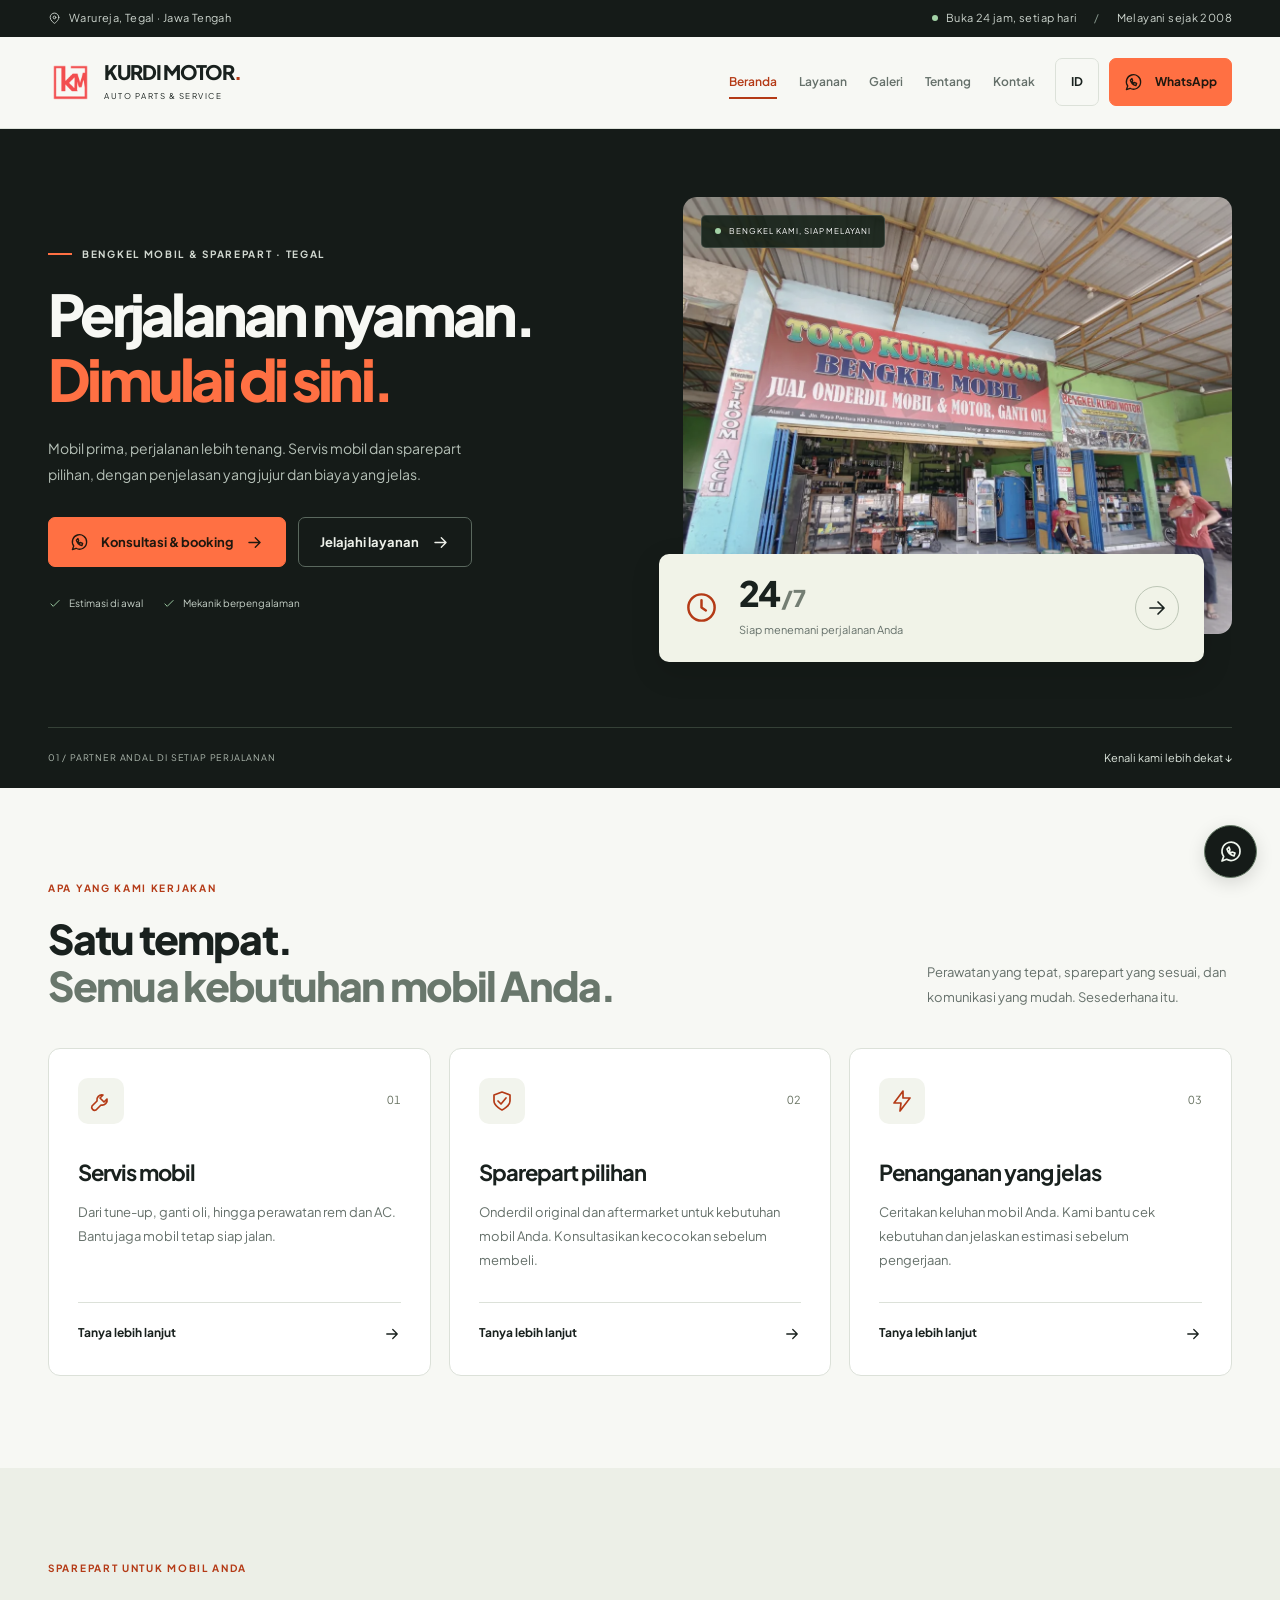
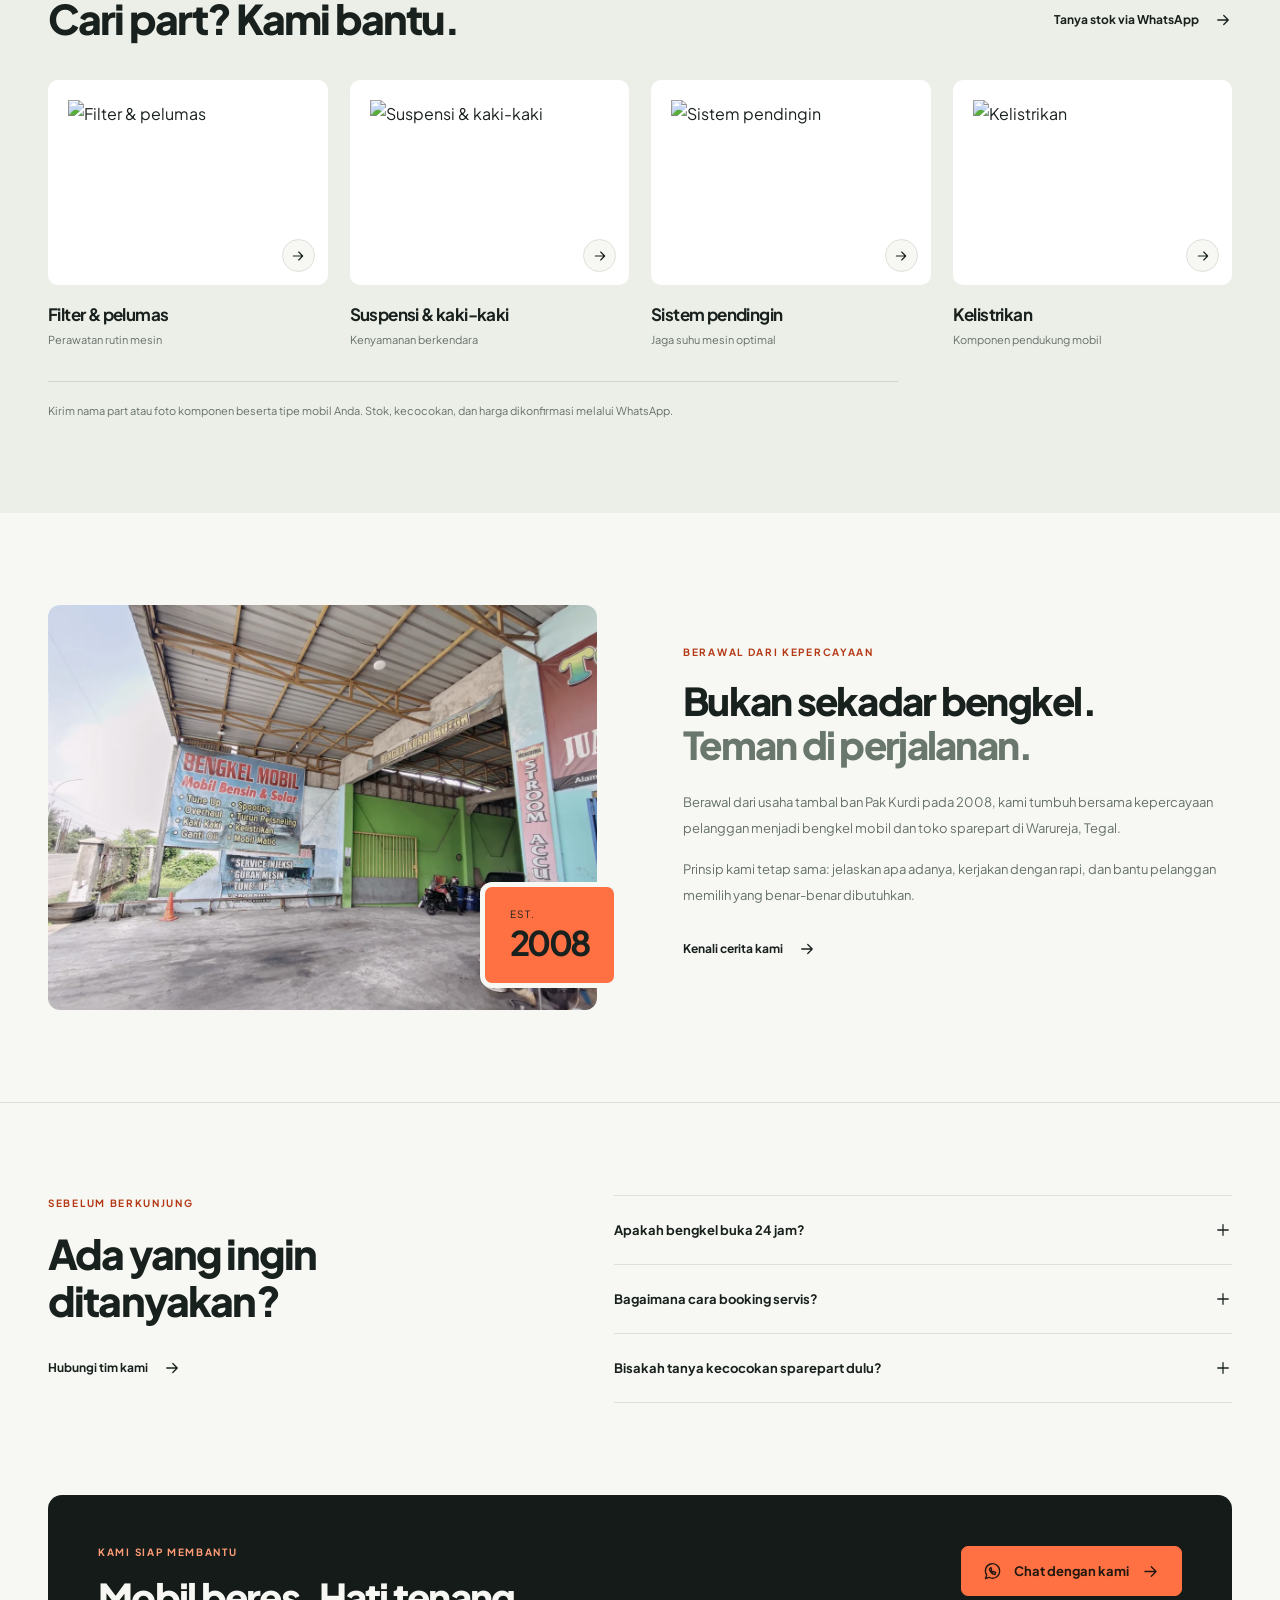
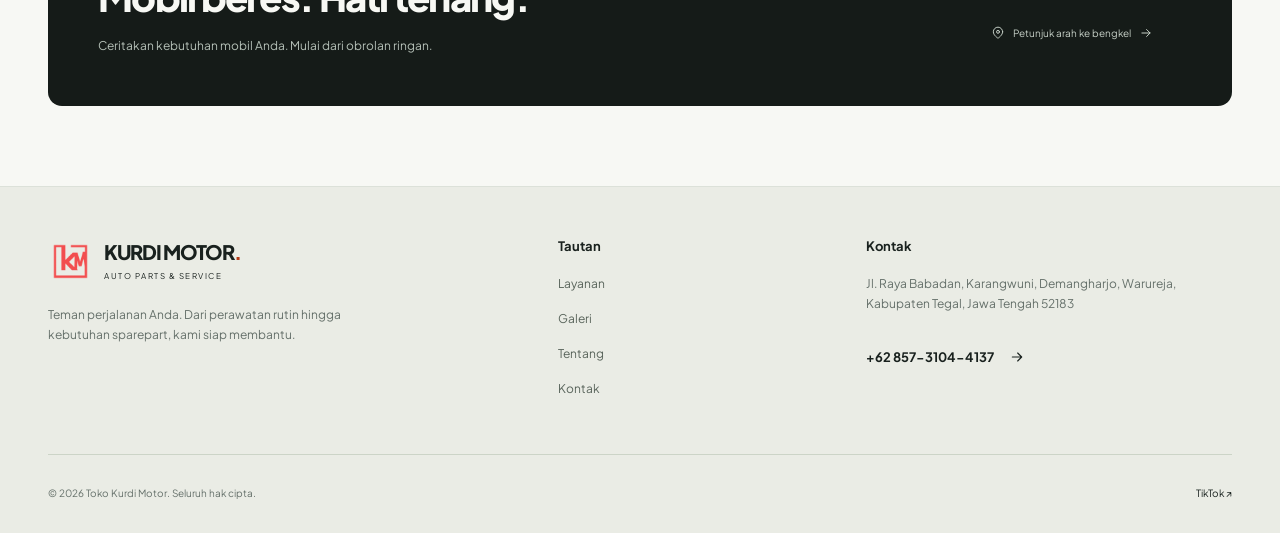
==== commit 5755a8a4: "Redesign Kurdi Motor website with responsive automotive styling" ====
--- a/index.html
+++ b/index.html
@@ -1,185 +1,1057 @@
-<!DOCTYPE html>
+<!doctype html>
 <html lang="id">
   <head>
     <meta charset="UTF-8" />
     <meta name="viewport" content="width=device-width, initial-scale=1" />
-    <meta name="description" content="TOKO KURDI MOTOR - Sparepart Mobil & Bengkel Profesional" />
+    <meta
+      name="description"
+      content="TOKO KURDI MOTOR - Sparepart Mobil & Bengkel Profesional"
+    />
     <meta property="og:title" content="TOKO KURDI MOTOR - Beranda" />
-    <meta property="og:description" content="Sparepart mobil & bengkel profesional. Tanya stok via WhatsApp." />
+    <meta
+      property="og:description"
+      content="Sparepart mobil & bengkel profesional. Tanya stok via WhatsApp."
+    />
     <meta property="og:type" content="website" />
     <meta property="og:url" content="https://tokokurdimotor.github.io/" />
-    <meta property="og:image" content="https://tokokurdimotor.github.io/assets/img/logo.png" />
+    <meta
+      property="og:image"
+      content="https://tokokurdimotor.github.io/assets/img/logo.png"
+    />
     <link rel="canonical" href="https://tokokurdimotor.github.io/" />
     <title>TOKO KURDI MOTOR &mdash; Beranda</title>
     <link rel="icon" href="assets/img/favicon.png" />
-    <link rel="preconnect" href="https://fonts.googleapis.com">
-    <link rel="preconnect" href="https://fonts.gstatic.com" crossorigin>
-    <link href="https://fonts.googleapis.com/css2?family=Plus+Jakarta+Sans:wght@400;500;600;700;800&display=swap" rel="stylesheet">
-    <link rel="stylesheet" href="assets/css/styles.css" />
+    <link rel="preconnect" href="https://fonts.googleapis.com" />
+    <link rel="preconnect" href="https://fonts.gstatic.com" crossorigin />
+    <link
+      href="https://fonts.googleapis.com/css2?family=Plus+Jakarta+Sans:wght@400;500;600;700;800&display=swap"
+      rel="stylesheet"
+    />
+    <link rel="stylesheet" href="assets/css/modern.css?v=20260916" />
     <script type="application/ld+json">
-    {
-      "@context": "https://schema.org",
-      "@type": "AutoPartsStore",
-      "name": "TOKO KURDI MOTOR",
-      "telephone": "+62 857-3104-4137",
-      "address": {
-        "@type": "PostalAddress",
-        "streetAddress": "Jl. Raya Babadan, Karangwuni, Demangharjo, Warureja",
-        "addressLocality": "Kabupaten Tegal",
-        "addressRegion": "Jawa Tengah",
-        "postalCode": "52183",
-        "addressCountry": "ID"
+      {
+        "@context": "https://schema.org",
+        "@type": "AutoPartsStore",
+        "name": "TOKO KURDI MOTOR",
+        "telephone": "+62 857-3104-4137",
+        "address": {
+          "@type": "PostalAddress",
+          "streetAddress": "Jl. Raya Babadan, Karangwuni, Demangharjo, Warureja",
+          "addressLocality": "Kabupaten Tegal",
+          "addressRegion": "Jawa Tengah",
+          "postalCode": "52183",
+          "addressCountry": "ID"
+        }
       }
-    }
     </script>
+    <meta name="theme-color" content="#151918" />
   </head>
   <body>
+    <a class="skip-link" href="#main"
+      ><span class="" data-i18n="modern.skip">Langsung ke konten</span></a
+    >
+    <div class="topbar">
+      <div class="container">
+        <span
+          ><svg
+            class="ui-icon"
+            width="24"
+            height="24"
+            viewBox="0 0 24 24"
+            fill="none"
+            stroke="currentColor"
+            stroke-width="1.7"
+            stroke-linecap="round"
+            stroke-linejoin="round"
+            aria-hidden="true"
+          >
+            <path d="M20 10c0 6-8 11-8 11S4 16 4 10a8 8 0 1 1 16 0Z" />
+            <circle cx="12" cy="10" r="2.5" /></svg
+          ><span class="" data-i18n="modern.area"
+            >Warureja, Tegal · Jawa Tengah</span
+          ></span
+        ><span
+          ><i class="status-dot"></i
+          ><span class="" data-i18n="modern.open">Buka 24 jam, setiap hari</span
+          ><b> / </b
+          ><span class="" data-i18n="modern.since"
+            >Melayani sejak 2008</span
+          ></span
+        >
+      </div>
+    </div>
     <header class="site-header">
       <div class="container nav">
-        <a class="brand" href="index.html" aria-label="TOKO KURDI MOTOR">
-          <img src="assets/img/logo.png" alt="Logo TOKO KURDI MOTOR" class="logo" />
-          <span class="brand-text" data-i18n="brand.name">Toko Kurdi Motor</span>
-        </a>
-        <nav class="menu" aria-label="Primary Navigation">
-          <button class="hamburger" id="hamburger" aria-label="Toggle Menu" aria-expanded="false"><span class="hamburger-bar"></span><span class="hamburger-bar"></span><span class="hamburger-bar"></span></button>
+        <a
+          class="brand"
+          href="index.html"
+          aria-label="Toko Kurdi Motor — Beranda"
+          ><img
+            class="logo"
+            src="assets/img/logo.png"
+            alt=""
+            width="44"
+            height="44"
+          /><span class="brand-lockup"
+            ><strong>KURDI MOTOR<span class="brand-dot">.</span></strong
+            ><small>AUTO PARTS &amp; SERVICE</small></span
+          ></a
+        >
+        <nav class="menu" aria-label="Navigasi utama">
+          <button
+            class="hamburger"
+            id="hamburger"
+            aria-label="Buka menu / Open menu"
+            aria-controls="navLinks"
+            aria-expanded="false"
+          >
+            <span class="hamburger-bar"></span
+            ><span class="hamburger-bar"></span
+            ><span class="hamburger-bar"></span>
+          </button>
           <ul id="navLinks">
-            <li><a href="index.html" data-i18n="nav.home">Beranda</a></li>
+            <li>
+              <a
+                href="index.html"
+                class="active"
+                aria-current="page"
+                data-i18n="nav.home"
+                >Beranda</a
+              >
+            </li>
+            <li>
+              <a href="index.html#layanan" data-i18n="nav.services">Layanan</a>
+            </li>
             <li><a href="gallery.html" data-i18n="nav.gallery">Galeri</a></li>
             <li><a href="about.html" data-i18n="nav.about">Tentang</a></li>
             <li><a href="contact.html" data-i18n="nav.contact">Kontak</a></li>
           </ul>
           <div class="nav-cta">
-            <a class="btn btn-primary" id="waTop" href="#" target="_blank" rel="noopener" data-i18n="nav.whatsapp">WhatsApp</a>
-            <button id="langToggle" class="btn btn-ghost" aria-label="Switch Language">ID</button>
+            <button
+              id="langToggle"
+              class="btn btn-ghost"
+              aria-label="Ganti bahasa / Switch language"
+            >
+              ID</button
+            ><a
+              class="btn btn-primary"
+              id="waTop"
+              href="https://wa.me/6285731044137"
+              target="_blank"
+              rel="noopener"
+              ><svg
+                class="ui-icon"
+                width="24"
+                height="24"
+                viewBox="0 0 24 24"
+                fill="none"
+                stroke="currentColor"
+                stroke-width="1.7"
+                stroke-linecap="round"
+                stroke-linejoin="round"
+                aria-hidden="true"
+              >
+                <path
+                  d="M21 11.5a9 9 0 0 1-13.4 7.8L3 21l1.7-4.6A9 9 0 1 1 21 11.5Z"
+                />
+                <path d="M8 9c1 4 3 6 7 7l1-3-3-1-1 1-2-2 1-1-1-3Z" /></svg
+              ><span>WhatsApp</span
+              ><svg
+                class="ui-icon"
+                width="24"
+                height="24"
+                viewBox="0 0 24 24"
+                fill="none"
+                stroke="currentColor"
+                stroke-width="1.7"
+                stroke-linecap="round"
+                stroke-linejoin="round"
+                aria-hidden="true"
+              >
+                <path d="M5 12h14m-6-6 6 6-6 6" /></svg
+            ></a>
           </div>
         </nav>
       </div>
     </header>
-
-    <main>
+    <main id="main">
       <section class="hero">
         <div class="container hero-grid">
           <div class="hero-text">
-            <h1 data-i18n="hero.title">TOKO KURDI MOTOR</h1>
-            <p class="lead" data-i18n="hero.subtitle">Bengkel Mobil &amp; Sparepart Terpercaya di Tegal &mdash; Buka 24 Jam Sejak 2008.</p>
+            <div class="eyebrow">
+              <span class="line"></span
+              ><span class="" data-i18n="modern.hero.eyebrow"
+                >BENGKEL MOBIL &amp; SPAREPART · TEGAL</span
+              >
+            </div>
+            <h1>
+              <span class="" data-i18n="modern.hero.line1"
+                >Perjalanan nyaman.</span
+              ><br /><span class="accent-text" data-i18n="modern.hero.line2"
+                >Dimulai di sini.</span
+              >
+            </h1>
+            <p class="lead" data-i18n="modern.hero.desc">
+              Mobil prima, perjalanan lebih tenang. Servis mobil dan sparepart
+              pilihan, dengan penjelasan yang jujur dan biaya yang jelas.
+            </p>
             <div class="actions">
-              <a class="btn btn-primary" id="waHero" href="#" target="_blank" rel="noopener" data-i18n="hero.cta_primary">Chat WhatsApp</a>
-              <a class="btn" href="gallery.html" data-i18n="hero.cta_secondary">Lihat Galeri</a>
+              <a
+                class="btn btn-primary"
+                id="waHero"
+                href="https://wa.me/6285731044137"
+                target="_blank"
+                rel="noopener"
+                ><svg
+                  class="ui-icon"
+                  width="24"
+                  height="24"
+                  viewBox="0 0 24 24"
+                  fill="none"
+                  stroke="currentColor"
+                  stroke-width="1.7"
+                  stroke-linecap="round"
+                  stroke-linejoin="round"
+                  aria-hidden="true"
+                >
+                  <path
+                    d="M21 11.5a9 9 0 0 1-13.4 7.8L3 21l1.7-4.6A9 9 0 1 1 21 11.5Z"
+                  />
+                  <path d="M8 9c1 4 3 6 7 7l1-3-3-1-1 1-2-2 1-1-1-3Z" /></svg
+                ><span class="" data-i18n="modern.book"
+                  >Konsultasi &amp; booking</span
+                ><svg
+                  class="ui-icon"
+                  width="24"
+                  height="24"
+                  viewBox="0 0 24 24"
+                  fill="none"
+                  stroke="currentColor"
+                  stroke-width="1.7"
+                  stroke-linecap="round"
+                  stroke-linejoin="round"
+                  aria-hidden="true"
+                >
+                  <path d="M5 12h14m-6-6 6 6-6 6" /></svg></a
+              ><a class="btn btn-outline" href="#layanan"
+                ><span class="" data-i18n="modern.explore"
+                  >Jelajahi layanan</span
+                ><svg
+                  class="ui-icon"
+                  width="24"
+                  height="24"
+                  viewBox="0 0 24 24"
+                  fill="none"
+                  stroke="currentColor"
+                  stroke-width="1.7"
+                  stroke-linecap="round"
+                  stroke-linejoin="round"
+                  aria-hidden="true"
+                >
+                  <path d="M5 12h14m-6-6 6 6-6 6" /></svg
+              ></a>
             </div>
-            <ul class="hero-bullets">
-              <li data-i18n="hero.points.genuine">Pilihan onderdil original & aftermarket terkurasi</li>
-              <li data-i18n="hero.points.warranty">Garansi servis & aftersales jelas</li>
-              <li data-i18n="hero.points.experienced">Mekanik berpengalaman & peralatan modern</li>
-            </ul>
+            <div class="hero-proof">
+              <span
+                ><svg
+                  class="ui-icon"
+                  width="24"
+                  height="24"
+                  viewBox="0 0 24 24"
+                  fill="none"
+                  stroke="currentColor"
+                  stroke-width="1.7"
+                  stroke-linecap="round"
+                  stroke-linejoin="round"
+                  aria-hidden="true"
+                >
+                  <path d="m5 12 4 4L19 6" /></svg
+                ><span class="" data-i18n="modern.proof1"
+                  >Estimasi di awal</span
+                ></span
+              ><span
+                ><svg
+                  class="ui-icon"
+                  width="24"
+                  height="24"
+                  viewBox="0 0 24 24"
+                  fill="none"
+                  stroke="currentColor"
+                  stroke-width="1.7"
+                  stroke-linecap="round"
+                  stroke-linejoin="round"
+                  aria-hidden="true"
+                >
+                  <path d="m5 12 4 4L19 6" /></svg
+                ><span class="" data-i18n="modern.proof2"
+                  >Mekanik berpengalaman</span
+                ></span
+              >
+            </div>
           </div>
           <div class="hero-media">
-            <div class="hero-photo">
-              <img src="assets/img/IMG_20250824_090334.jpg" alt="Tampak depan TOKO KURDI MOTOR" loading="eager" width="600" height="330" />
+            <img
+              class="hero-image"
+              src="assets/img/IMG_20250824_090334.webp"
+              alt="Toko dan bengkel Kurdi Motor di Warureja, Tegal"
+              width="1600"
+              height="1200"
+              fetchpriority="high"
+            />
+            <div class="photo-label">
+              <i class="status-dot"></i
+              ><span class="" data-i18n="modern.photo"
+                >BENGKEL KAMI, SIAP MELAYANI</span
+              >
             </div>
-            <div class="hero-card">
-              <h3 data-i18n="hero.quick.title">Butuh cepat?</h3>
-              <p data-i18n="hero.quick.desc">Klik tombol di bawah untuk booking servis atau tanya stok.</p>
-              <a class="btn btn-accent" id="waQuick" href="#" target="_blank" rel="noopener" data-i18n="hero.quick.button">Booking / Tanya Stok</a>
-              <div class="store-hours">
-                <strong data-i18n="hours.title">Jam Operasional</strong>
-                <p id="hoursText">Senin&ndash;Sabtu 08.00&ndash;17.00</p>
+            <div class="hours-card">
+              <svg
+                class="ui-icon"
+                width="24"
+                height="24"
+                viewBox="0 0 24 24"
+                fill="none"
+                stroke="currentColor"
+                stroke-width="1.7"
+                stroke-linecap="round"
+                stroke-linejoin="round"
+                aria-hidden="true"
+              >
+                <circle cx="12" cy="12" r="9" />
+                <path d="M12 7v5l3 2" />
+              </svg>
+              <div>
+                <strong>24<span> / 7</span></strong>
+                <p class="" data-i18n="modern.hours">
+                  Siap menemani perjalanan Anda
+                </p>
               </div>
+              <a href="contact.html" aria-label="Info kontak"
+                ><svg
+                  class="ui-icon"
+                  width="24"
+                  height="24"
+                  viewBox="0 0 24 24"
+                  fill="none"
+                  stroke="currentColor"
+                  stroke-width="1.7"
+                  stroke-linecap="round"
+                  stroke-linejoin="round"
+                  aria-hidden="true"
+                >
+                  <path d="M5 12h14m-6-6 6 6-6 6" /></svg
+              ></a>
             </div>
           </div>
+        </div>
+        <div class="container hero-bottom">
+          <span
+            >01 /
+            <span class="" data-i18n="modern.hero.bottom"
+              >PARTNER ANDAL DI SETIAP PERJALANAN</span
+            ></span
+          ><a href="#layanan"
+            ><span class="" data-i18n="modern.scroll"
+              >Kenali kami lebih dekat</span
+            >
+            ↓</a
+          >
         </div>
       </section>
-
-      <section class="features">
+      <section class="section" id="layanan">
         <div class="container">
-          <h2 data-i18n="features.title">Mengapa Toko Kurdi Motor?</h2>
-          <div class="grid-3">
-            <div class="card">
-              <span class="icon icon-wrench" data-icon="servis" aria-hidden="true"></span>
-              <h3 data-i18n="features.items.services.title">Servis Lengkap</h3>
-              <p data-i18n="features.items.services.desc">Tune-up, ganti oli, rem, AC, balancing, spooring, dan lainnya.</p>
+          <div class="section-heading">
+            <div>
+              <p class="eyebrow">
+                <span class="" data-i18n="modern.service.eyebrow"
+                  >APA YANG KAMI KERJAKAN</span
+                >
+              </p>
+              <h2>
+                <span class="" data-i18n="modern.service.heading"
+                  >Satu tempat.</span
+                ><br /><span class="subtle" data-i18n="modern.service.heading2"
+                  >Semua kebutuhan mobil Anda.</span
+                >
+              </h2>
             </div>
-            <div class="card">
-              <span class="icon icon-shield" data-icon="onderdil" aria-hidden="true"></span>
-              <h3 data-i18n="features.items.parts.title">Onderdil Terpercaya</h3>
-              <p data-i18n="features.items.parts.desc">Original dan aftermarket pilihan dengan garansi toko.</p>
-            </div>
-            <div class="card">
-              <span class="icon icon-lightning" data-icon="cepat" aria-hidden="true"></span>
-              <h3 data-i18n="features.items.fast.title">Cepat & Transparan</h3>
-              <p data-i18n="features.items.fast.desc">Estimasi jelas, proses rapi, komunikasi mudah.</p>
-            </div>
+            <p class="" data-i18n="modern.service.intro">
+              Perawatan yang tepat, sparepart yang sesuai, dan komunikasi yang
+              mudah. Sesederhana itu.
+            </p>
+          </div>
+          <div class="services-grid">
+            <article class="service-card">
+              <div class="service-card-top">
+                <span class="service-icon"
+                  ><svg
+                    class="ui-icon"
+                    width="24"
+                    height="24"
+                    viewBox="0 0 24 24"
+                    fill="none"
+                    stroke="currentColor"
+                    stroke-width="1.7"
+                    stroke-linecap="round"
+                    stroke-linejoin="round"
+                    aria-hidden="true"
+                  >
+                    <path
+                      d="M14 6a5 5 0 0 0-6 6L3 17a3 3 0 0 0 4 4l5-5a5 5 0 0 0 6-6l-3 3-4-4Z"
+                    /></svg></span
+                ><span class="number">01</span>
+              </div>
+              <h3 class="" data-i18n="modern.service.title">Servis mobil</h3>
+              <p class="" data-i18n="modern.service.desc">
+                Dari tune-up, ganti oli, hingga perawatan rem dan AC. Bantu jaga
+                mobil tetap siap jalan.
+              </p>
+              <a
+                class="text-link"
+                href="https://wa.me/6285731044137?text=Halo%20Toko%20Kurdi%20Motor%2C%20saya%20ingin%20bertanya%20tentang%20Servis%20mobil"
+                target="_blank"
+                rel="noopener"
+                ><span class="" data-i18n="modern.ask">Tanya lebih lanjut</span
+                ><svg
+                  class="ui-icon"
+                  width="24"
+                  height="24"
+                  viewBox="0 0 24 24"
+                  fill="none"
+                  stroke="currentColor"
+                  stroke-width="1.7"
+                  stroke-linecap="round"
+                  stroke-linejoin="round"
+                  aria-hidden="true"
+                >
+                  <path d="M5 12h14m-6-6 6 6-6 6" /></svg
+              ></a>
+            </article>
+            <article class="service-card">
+              <div class="service-card-top">
+                <span class="service-icon"
+                  ><svg
+                    class="ui-icon"
+                    width="24"
+                    height="24"
+                    viewBox="0 0 24 24"
+                    fill="none"
+                    stroke="currentColor"
+                    stroke-width="1.7"
+                    stroke-linecap="round"
+                    stroke-linejoin="round"
+                    aria-hidden="true"
+                  >
+                    <path d="m12 3 8 3v6c0 5-8 9-8 9s-8-4-8-9V6Z" />
+                    <path d="m8 12 3 3 5-6" /></svg></span
+                ><span class="number">02</span>
+              </div>
+              <h3 class="" data-i18n="modern.parts.title">Sparepart pilihan</h3>
+              <p class="" data-i18n="modern.parts.desc">
+                Onderdil original dan aftermarket untuk kebutuhan mobil Anda.
+                Konsultasikan kecocokan sebelum membeli.
+              </p>
+              <a
+                class="text-link"
+                href="https://wa.me/6285731044137?text=Halo%20Toko%20Kurdi%20Motor%2C%20saya%20ingin%20bertanya%20tentang%20Sparepart%20pilihan"
+                target="_blank"
+                rel="noopener"
+                ><span class="" data-i18n="modern.ask">Tanya lebih lanjut</span
+                ><svg
+                  class="ui-icon"
+                  width="24"
+                  height="24"
+                  viewBox="0 0 24 24"
+                  fill="none"
+                  stroke="currentColor"
+                  stroke-width="1.7"
+                  stroke-linecap="round"
+                  stroke-linejoin="round"
+                  aria-hidden="true"
+                >
+                  <path d="M5 12h14m-6-6 6 6-6 6" /></svg
+              ></a>
+            </article>
+            <article class="service-card">
+              <div class="service-card-top">
+                <span class="service-icon"
+                  ><svg
+                    class="ui-icon"
+                    width="24"
+                    height="24"
+                    viewBox="0 0 24 24"
+                    fill="none"
+                    stroke="currentColor"
+                    stroke-width="1.7"
+                    stroke-linecap="round"
+                    stroke-linejoin="round"
+                    aria-hidden="true"
+                  >
+                    <path d="m13 2-9 12h7l-1 8 10-13h-7Z" /></svg></span
+                ><span class="number">03</span>
+              </div>
+              <h3 class="" data-i18n="modern.care.title">
+                Penanganan yang jelas
+              </h3>
+              <p class="" data-i18n="modern.care.desc">
+                Ceritakan keluhan mobil Anda. Kami bantu cek kebutuhan dan
+                jelaskan estimasi sebelum pengerjaan.
+              </p>
+              <a
+                class="text-link"
+                href="https://wa.me/6285731044137?text=Halo%20Toko%20Kurdi%20Motor%2C%20saya%20ingin%20bertanya%20tentang%20Penanganan%20yang%20jelas"
+                target="_blank"
+                rel="noopener"
+                ><span class="" data-i18n="modern.ask">Tanya lebih lanjut</span
+                ><svg
+                  class="ui-icon"
+                  width="24"
+                  height="24"
+                  viewBox="0 0 24 24"
+                  fill="none"
+                  stroke="currentColor"
+                  stroke-width="1.7"
+                  stroke-linecap="round"
+                  stroke-linejoin="round"
+                  aria-hidden="true"
+                >
+                  <path d="M5 12h14m-6-6 6 6-6 6" /></svg
+              ></a>
+            </article>
           </div>
         </div>
       </section>
-
-      <section class="testimonials">
+      <section class="section parts-section" id="sparepart">
         <div class="container">
-          <h2 data-i18n="testimonials.title">Apa kata pelanggan</h2>
-          <div class="grid-2">
-            <blockquote class="quote">
-              <div class="quote-stars" aria-label="5 dari 5 bintang">&#9733;&#9733;&#9733;&#9733;&#9733;</div>
-              <p data-i18n="testimonials.q1">Pelayanan ramah, harga jelas, mobil jadi lebih enak dibawa.</p>
-              <div class="quote-footer">
-                <span class="quote-avatar" aria-hidden="true">A</span>
-                <cite>Andi</cite>
+          <div class="section-heading">
+            <div>
+              <p class="eyebrow">
+                <span class="" data-i18n="modern.parts.eyebrow"
+                  >SPAREPART UNTUK MOBIL ANDA</span
+                >
+              </p>
+              <h2>
+                <span class="" data-i18n="modern.parts.heading"
+                  >Cari part? Kami bantu.</span
+                >
+              </h2>
+            </div>
+            <a
+              class="text-link"
+              href="https://wa.me/6285731044137"
+              target="_blank"
+              rel="noopener"
+              ><span class="" data-i18n="modern.stock"
+                >Tanya stok via WhatsApp</span
+              ><svg
+                class="ui-icon"
+                width="24"
+                height="24"
+                viewBox="0 0 24 24"
+                fill="none"
+                stroke="currentColor"
+                stroke-width="1.7"
+                stroke-linecap="round"
+                stroke-linejoin="round"
+                aria-hidden="true"
+              >
+                <path d="M5 12h14m-6-6 6 6-6 6" /></svg
+            ></a>
+          </div>
+          <div class="parts-grid">
+            <a
+              class="part-card"
+              href="https://wa.me/6285731044137?text=Halo%20Toko%20Kurdi%20Motor%2C%20saya%20ingin%20cek%20stok%20Filter%20%26%20pelumas"
+              target="_blank"
+              rel="noopener"
+              ><div class="part-image">
+                <img
+                  src="assets/img/products/FILTER OLI 15607-1731L.JPG"
+                  alt="Filter & pelumas"
+                  loading="lazy"
+                  width="360"
+                  height="280"
+                /><span
+                  ><svg
+                    class="ui-icon"
+                    width="24"
+                    height="24"
+                    viewBox="0 0 24 24"
+                    fill="none"
+                    stroke="currentColor"
+                    stroke-width="1.7"
+                    stroke-linecap="round"
+                    stroke-linejoin="round"
+                    aria-hidden="true"
+                  >
+                    <path d="M5 12h14m-6-6 6 6-6 6" /></svg
+                ></span>
               </div>
-            </blockquote>
-            <blockquote class="quote">
-              <div class="quote-stars" aria-label="5 dari 5 bintang">&#9733;&#9733;&#9733;&#9733;&#9733;</div>
-              <p data-i18n="testimonials.q2">Cari sparepart gampang, stok lengkap. Rekomendasi!</p>
-              <div class="quote-footer">
-                <span class="quote-avatar" aria-hidden="true">S</span>
-                <cite>Sari</cite>
+              <h3 class="" data-i18n="modern.cat0">Filter &amp; pelumas</h3>
+              <p class="" data-i18n="modern.catdesc0">
+                Perawatan rutin mesin
+              </p></a
+            ><a
+              class="part-card"
+              href="https://wa.me/6285731044137?text=Halo%20Toko%20Kurdi%20Motor%2C%20saya%20ingin%20cek%20stok%20Suspensi%20%26%20kaki-kaki"
+              target="_blank"
+              rel="noopener"
+              ><div class="part-image">
+                <img
+                  src="assets/img/products/BALL JOINT ATAS SB-5143 TYPE A.JPG"
+                  alt="Suspensi & kaki-kaki"
+                  loading="lazy"
+                  width="360"
+                  height="280"
+                /><span
+                  ><svg
+                    class="ui-icon"
+                    width="24"
+                    height="24"
+                    viewBox="0 0 24 24"
+                    fill="none"
+                    stroke="currentColor"
+                    stroke-width="1.7"
+                    stroke-linecap="round"
+                    stroke-linejoin="round"
+                    aria-hidden="true"
+                  >
+                    <path d="M5 12h14m-6-6 6 6-6 6" /></svg
+                ></span>
               </div>
-            </blockquote>
-          </div>
+              <h3 class="" data-i18n="modern.cat1">Suspensi &amp; kaki-kaki</h3>
+              <p class="" data-i18n="modern.catdesc1">
+                Kenyamanan berkendara
+              </p></a
+            ><a
+              class="part-card"
+              href="https://wa.me/6285731044137?text=Halo%20Toko%20Kurdi%20Motor%2C%20saya%20ingin%20cek%20stok%20Sistem%20pendingin"
+              target="_blank"
+              rel="noopener"
+              ><div class="part-image">
+                <img
+                  src="assets/img/products/RADIATOR COOLANT GREEN 1L.JPG"
+                  alt="Sistem pendingin"
+                  loading="lazy"
+                  width="360"
+                  height="280"
+                /><span
+                  ><svg
+                    class="ui-icon"
+                    width="24"
+                    height="24"
+                    viewBox="0 0 24 24"
+                    fill="none"
+                    stroke="currentColor"
+                    stroke-width="1.7"
+                    stroke-linecap="round"
+                    stroke-linejoin="round"
+                    aria-hidden="true"
+                  >
+                    <path d="M5 12h14m-6-6 6 6-6 6" /></svg
+                ></span>
+              </div>
+              <h3 class="" data-i18n="modern.cat2">Sistem pendingin</h3>
+              <p class="" data-i18n="modern.catdesc2">
+                Jaga suhu mesin optimal
+              </p></a
+            ><a
+              class="part-card"
+              href="https://wa.me/6285731044137?text=Halo%20Toko%20Kurdi%20Motor%2C%20saya%20ingin%20cek%20stok%20Kelistrikan"
+              target="_blank"
+              rel="noopener"
+              ><div class="part-image">
+                <img
+                  src="assets/img/products/SIKRING BIRU 15A BUJEL.JPG"
+                  alt="Kelistrikan"
+                  loading="lazy"
+                  width="360"
+                  height="280"
+                /><span
+                  ><svg
+                    class="ui-icon"
+                    width="24"
+                    height="24"
+                    viewBox="0 0 24 24"
+                    fill="none"
+                    stroke="currentColor"
+                    stroke-width="1.7"
+                    stroke-linecap="round"
+                    stroke-linejoin="round"
+                    aria-hidden="true"
+                  >
+                    <path d="M5 12h14m-6-6 6 6-6 6" /></svg
+                ></span>
+              </div>
+              <h3 class="" data-i18n="modern.cat3">Kelistrikan</h3>
+              <p class="" data-i18n="modern.catdesc3">
+                Komponen pendukung mobil
+              </p></a
+            >
+          </div>
+          <p class="parts-note" data-i18n="modern.stock.note">
+            Kirim nama part atau foto komponen beserta tipe mobil Anda. Stok,
+            kecocokan, dan harga dikonfirmasi melalui WhatsApp.
+          </p>
         </div>
       </section>
-
+      <section class="section">
+        <div class="container story-grid">
+          <div class="story-image">
+            <img
+              src="assets/img/IMG_20250824_090344.webp"
+              alt="Suasana bengkel Kurdi Motor"
+              width="1600"
+              height="1200"
+              loading="lazy"
+            />
+            <div class="since-stamp">
+              <span>EST.</span><strong>2008</strong>
+            </div>
+          </div>
+          <div class="story-copy">
+            <p class="eyebrow">
+              <span class="" data-i18n="modern.story.eyebrow"
+                >BERAWAL DARI KEPERCAYAAN</span
+              >
+            </p>
+            <h2>
+              <span class="" data-i18n="modern.story.heading"
+                >Bukan sekadar bengkel.</span
+              ><br /><span class="subtle" data-i18n="modern.story.heading2"
+                >Teman di perjalanan.</span
+              >
+            </h2>
+            <p class="" data-i18n="modern.story.desc">
+              Berawal dari usaha tambal ban Pak Kurdi pada 2008, kami tumbuh
+              bersama kepercayaan pelanggan menjadi bengkel mobil dan toko
+              sparepart di Warureja, Tegal.
+            </p>
+            <p class="" data-i18n="modern.story.desc2">
+              Prinsip kami tetap sama: jelaskan apa adanya, kerjakan dengan
+              rapi, dan bantu pelanggan memilih yang benar-benar dibutuhkan.
+            </p>
+            <a class="text-link" href="about.html"
+              ><span class="" data-i18n="modern.story.link"
+                >Kenali cerita kami</span
+              ><svg
+                class="ui-icon"
+                width="24"
+                height="24"
+                viewBox="0 0 24 24"
+                fill="none"
+                stroke="currentColor"
+                stroke-width="1.7"
+                stroke-linecap="round"
+                stroke-linejoin="round"
+                aria-hidden="true"
+              >
+                <path d="M5 12h14m-6-6 6 6-6 6" /></svg
+            ></a>
+          </div>
+        </div>
+      </section>
+      <section class="section faq-section">
+        <div class="container faq-grid">
+          <div>
+            <p class="eyebrow">
+              <span class="" data-i18n="modern.faq.label"
+                >SEBELUM BERKUNJUNG</span
+              >
+            </p>
+            <h2>
+              <span class="" data-i18n="modern.faq.title"
+                >Ada yang ingin ditanyakan?</span
+              >
+            </h2>
+            <a class="text-link" href="contact.html"
+              ><span class="" data-i18n="modern.contact.link"
+                >Hubungi tim kami</span
+              ><svg
+                class="ui-icon"
+                width="24"
+                height="24"
+                viewBox="0 0 24 24"
+                fill="none"
+                stroke="currentColor"
+                stroke-width="1.7"
+                stroke-linecap="round"
+                stroke-linejoin="round"
+                aria-hidden="true"
+              >
+                <path d="M5 12h14m-6-6 6 6-6 6" /></svg
+            ></a>
+          </div>
+          <div class="faq-list">
+            <details>
+              <summary>
+                <span class="" data-i18n="modern.faq.q0"
+                  >Apakah bengkel buka 24 jam?</span
+                ><svg
+                  class="ui-icon"
+                  width="24"
+                  height="24"
+                  viewBox="0 0 24 24"
+                  fill="none"
+                  stroke="currentColor"
+                  stroke-width="1.7"
+                  stroke-linecap="round"
+                  stroke-linejoin="round"
+                  aria-hidden="true"
+                >
+                  <path d="M12 5v14M5 12h14" />
+                </svg>
+              </summary>
+              <p class="" data-i18n="modern.faq.a0">
+                Ya, Toko Kurdi Motor buka 24 jam. Hubungi kami lewat WhatsApp
+                sebelum datang untuk memastikan kesiapan layanan yang Anda
+                perlukan.
+              </p>
+            </details>
+            <details>
+              <summary>
+                <span class="" data-i18n="modern.faq.q1"
+                  >Bagaimana cara booking servis?</span
+                ><svg
+                  class="ui-icon"
+                  width="24"
+                  height="24"
+                  viewBox="0 0 24 24"
+                  fill="none"
+                  stroke="currentColor"
+                  stroke-width="1.7"
+                  stroke-linecap="round"
+                  stroke-linejoin="round"
+                  aria-hidden="true"
+                >
+                  <path d="M12 5v14M5 12h14" />
+                </svg>
+              </summary>
+              <p class="" data-i18n="modern.faq.a1">
+                Klik tombol WhatsApp, lalu kirim tipe mobil, keluhan, dan waktu
+                kedatangan yang diinginkan. Tim kami akan membantu mengonfirmasi
+                jadwal dan kebutuhan servis.
+              </p>
+            </details>
+            <details>
+              <summary>
+                <span class="" data-i18n="modern.faq.q2"
+                  >Bisakah tanya kecocokan sparepart dulu?</span
+                ><svg
+                  class="ui-icon"
+                  width="24"
+                  height="24"
+                  viewBox="0 0 24 24"
+                  fill="none"
+                  stroke="currentColor"
+                  stroke-width="1.7"
+                  stroke-linecap="round"
+                  stroke-linejoin="round"
+                  aria-hidden="true"
+                >
+                  <path d="M12 5v14M5 12h14" />
+                </svg>
+              </summary>
+              <p class="" data-i18n="modern.faq.a2">
+                Tentu. Kirim nama atau nomor part, foto komponen, serta merek
+                dan tipe mobil. Kami bantu cek kecocokan, stok, dan harga
+                sebelum Anda membeli.
+              </p>
+            </details>
+          </div>
+        </div>
+      </section>
       <section class="cta">
         <div class="container cta-box">
           <div>
-            <h2 data-i18n="cta.title">Siap servis atau tanya stok?</h2>
-            <p data-i18n="cta.subtitle">Klik tombol untuk terhubung via WhatsApp sekarang.</p>
-          </div>
-          <a class="btn btn-primary btn-lg" id="waCta" href="#" target="_blank" rel="noopener" data-i18n="cta.button">Chat WhatsApp</a>
+            <p class="eyebrow">
+              <span class="" data-i18n="modern.cta.label"
+                >KAMI SIAP MEMBANTU</span
+              >
+            </p>
+            <h2>
+              <span class="" data-i18n="modern.cta.heading"
+                >Mobil beres. Hati tenang.</span
+              >
+            </h2>
+            <p class="" data-i18n="modern.cta.desc">
+              Ceritakan kebutuhan mobil Anda. Mulai dari obrolan ringan.
+            </p>
+          </div>
+          <div class="cta-actions">
+            <a
+              class="btn btn-primary"
+              id="waCta"
+              href="https://wa.me/6285731044137"
+              target="_blank"
+              rel="noopener"
+              ><svg
+                class="ui-icon"
+                width="24"
+                height="24"
+                viewBox="0 0 24 24"
+                fill="none"
+                stroke="currentColor"
+                stroke-width="1.7"
+                stroke-linecap="round"
+                stroke-linejoin="round"
+                aria-hidden="true"
+              >
+                <path
+                  d="M21 11.5a9 9 0 0 1-13.4 7.8L3 21l1.7-4.6A9 9 0 1 1 21 11.5Z"
+                />
+                <path d="M8 9c1 4 3 6 7 7l1-3-3-1-1 1-2-2 1-1-1-3Z" /></svg
+              ><span class="" data-i18n="modern.cta.action"
+                >Chat dengan kami</span
+              ><svg
+                class="ui-icon"
+                width="24"
+                height="24"
+                viewBox="0 0 24 24"
+                fill="none"
+                stroke="currentColor"
+                stroke-width="1.7"
+                stroke-linecap="round"
+                stroke-linejoin="round"
+                aria-hidden="true"
+              >
+                <path d="M5 12h14m-6-6 6 6-6 6" /></svg></a
+            ><a
+              href="https://maps.app.goo.gl/4JvsAFLxmq36jreW6"
+              class="directions"
+              target="_blank"
+              rel="noopener"
+              ><svg
+                class="ui-icon"
+                width="24"
+                height="24"
+                viewBox="0 0 24 24"
+                fill="none"
+                stroke="currentColor"
+                stroke-width="1.7"
+                stroke-linecap="round"
+                stroke-linejoin="round"
+                aria-hidden="true"
+              >
+                <path d="M20 10c0 6-8 11-8 11S4 16 4 10a8 8 0 1 1 16 0Z" />
+                <circle cx="12" cy="10" r="2.5" /></svg
+              ><span class="" data-i18n="modern.directions"
+                >Petunjuk arah ke bengkel</span
+              ><svg
+                class="ui-icon"
+                width="24"
+                height="24"
+                viewBox="0 0 24 24"
+                fill="none"
+                stroke="currentColor"
+                stroke-width="1.7"
+                stroke-linecap="round"
+                stroke-linejoin="round"
+                aria-hidden="true"
+              >
+                <path d="M5 12h14m-6-6 6 6-6 6" /></svg
+            ></a>
+          </div>
         </div>
       </section>
     </main>
-
     <footer class="site-footer">
       <div class="container footer-grid">
         <div>
-          <img src="assets/img/logo.png" alt="Logo TOKO KURDI MOTOR" class="logo small" />
-          <p class="muted" data-i18n="footer.tagline">Sparepart mobil dan bengkel tepercaya di kota Anda.</p>
+          <a
+            class="brand"
+            href="index.html"
+            aria-label="Toko Kurdi Motor — Beranda"
+            ><img
+              class="logo"
+              src="assets/img/logo.png"
+              alt=""
+              width="44"
+              height="44"
+            /><span class="brand-lockup"
+              ><strong>KURDI MOTOR<span class="brand-dot">.</span></strong
+              ><small>AUTO PARTS &amp; SERVICE</small></span
+            ></a
+          >
+          <p class="footer-desc" data-i18n="modern.footer">
+            Teman perjalanan Anda. Dari perawatan rutin hingga kebutuhan
+            sparepart, kami siap membantu.
+          </p>
         </div>
         <div>
-          <h4 data-i18n="footer.links.title">Tautan</h4>
+          <h3 data-i18n="footer.links.title">Jelajahi</h3>
           <ul class="footer-links">
+            <li>
+              <a href="index.html#layanan" data-i18n="nav.services">Layanan</a>
+            </li>
             <li><a href="gallery.html" data-i18n="nav.gallery">Galeri</a></li>
             <li><a href="about.html" data-i18n="nav.about">Tentang</a></li>
             <li><a href="contact.html" data-i18n="nav.contact">Kontak</a></li>
           </ul>
         </div>
         <div>
-          <h4 data-i18n="footer.contact.title">Kontak</h4>
-          <ul class="footer-contact">
-            <li><span aria-hidden="true">&#128205;</span> <span id="addressText">Alamat toko di sini</span></li>
-            <li><span aria-hidden="true">&#128222;</span> <a id="phoneText" href="#">Nomor telepon</a></li>
-            <li><span aria-hidden="true">&#128338;</span> <span id="hoursTextFoot">Senin&ndash;Sabtu 08.00&ndash;17.00</span></li>
-          </ul>
+          <h3 data-i18n="footer.contact.title">Kunjungi kami</h3>
+          <p>
+            Jl. Raya Babadan, Karangwuni, Demangharjo, Warureja, Kabupaten
+            Tegal, Jawa Tengah 52183
+          </p>
+          <a
+            class="footer-phone"
+            href="https://wa.me/6285731044137"
+            target="_blank"
+            rel="noopener"
+            >+62 857-3104-4137
+            <svg
+              class="ui-icon"
+              width="24"
+              height="24"
+              viewBox="0 0 24 24"
+              fill="none"
+              stroke="currentColor"
+              stroke-width="1.7"
+              stroke-linecap="round"
+              stroke-linejoin="round"
+              aria-hidden="true"
+            >
+              <path d="M5 12h14m-6-6 6 6-6 6" /></svg
+          ></a>
         </div>
       </div>
       <div class="container footer-bottom">
-        <p class="muted">&copy; <span id="yearNow"></span> TOKO KURDI MOTOR. <span data-i18n="footer.rights">Seluruh hak cipta.</span></p>
-        <div class="footer-social">
-          <a href="https://www.tiktok.com/@toko.kurditegal" target="_blank" rel="noopener" aria-label="TikTok TOKO KURDI MOTOR"><span class="icon-tiktok" aria-hidden="true"></span></a>
-        </div>
+        <p>
+          © <span id="yearNow">2026</span> Toko Kurdi Motor.
+          <span data-i18n="footer.rights">Seluruh hak cipta.</span>
+        </p>
+        <a
+          href="https://www.tiktok.com/@toko.kurditegal"
+          target="_blank"
+          rel="noopener"
+          >TikTok ↗</a
+        >
       </div>
     </footer>
-
+    <a
+      class="floating-wa"
+      href="https://wa.me/6285731044137"
+      target="_blank"
+      rel="noopener"
+      aria-label="Chat WhatsApp"
+      ><svg
+        class="ui-icon"
+        width="24"
+        height="24"
+        viewBox="0 0 24 24"
+        fill="none"
+        stroke="currentColor"
+        stroke-width="1.7"
+        stroke-linecap="round"
+        stroke-linejoin="round"
+        aria-hidden="true"
+      >
+        <path d="M21 11.5a9 9 0 0 1-13.4 7.8L3 21l1.7-4.6A9 9 0 1 1 21 11.5Z" />
+        <path d="M8 9c1 4 3 6 7 7l1-3-3-1-1 1-2-2 1-1-1-3Z" /></svg
+    ></a>
     <script src="assets/js/main.js"></script>
-    <script src="assets/js/reveal.js"></script>
-    <script src="assets/js/spark.js"></script>
+    <script src="assets/js/modern.js"></script>
   </body>
-  </html>
+</html>
--- a/assets/css/modern.css
+++ b/assets/css/modern.css
@@ -0,0 +1,1588 @@
+/* Warm industrial design. Shared across all public pages. */
+:root {
+  --ink: #19211e;
+  --muted: #65706a;
+  --paper: #f7f8f4;
+  --dark: #151b18;
+  --orange: #ff7043;
+  --orange-ink: #b43a16;
+  --border: #dce1d9;
+  --primary: var(--orange);
+  --accent: var(--orange-ink);
+  --text: var(--ink);
+  --panel: white;
+  --bg: var(--paper);
+  --danger: #b42318;
+}
+* {
+  box-sizing: border-box;
+}
+html {
+  scroll-behavior: smooth;
+  scroll-padding-top: 105px;
+}
+body {
+  margin: 0;
+  background: var(--paper);
+  color: var(--ink);
+  font-family: "Plus Jakarta Sans", system-ui, sans-serif;
+  font-size: 16px;
+  line-height: 1.7;
+  -webkit-font-smoothing: antialiased;
+}
+button,
+input,
+textarea {
+  font: inherit;
+}
+a {
+  color: inherit;
+  text-decoration: none;
+}
+img {
+  display: block;
+  max-width: 100%;
+}
+button,
+a,
+input,
+textarea,
+summary {
+  -webkit-tap-highlight-color: transparent;
+}
+button,
+a,
+summary {
+  touch-action: manipulation;
+}
+button,
+summary {
+  cursor: pointer;
+}
+h1,
+h2,
+h3,
+h4,
+p {
+  margin: 0;
+}
+h1,
+h2,
+h3 {
+  line-height: 1.15;
+  letter-spacing: -0.045em;
+  text-wrap: balance;
+}
+h2 {
+  font-size: clamp(29px, 3.2vw, 43px);
+  font-weight: 800;
+}
+h3 {
+  font-size: 22px;
+}
+p {
+  color: var(--muted);
+}
+:focus-visible {
+  outline: 3px solid var(--orange-ink);
+  outline-offset: 5px;
+}
+::selection {
+  background: var(--orange);
+  color: var(--dark);
+}
+.container {
+  width: min(1240px, calc(100% - 96px));
+  margin-inline: auto;
+}
+.ui-icon {
+  flex: none;
+  vertical-align: middle;
+}
+.skip-link {
+  position: fixed;
+  left: 16px;
+  top: -100px;
+  padding: 12px 20px;
+  z-index: 100;
+  background: white;
+  color: var(--ink);
+}
+.skip-link:focus {
+  top: 12px;
+}
+.topbar {
+  background: var(--dark);
+  color: #cdd5ce;
+  font-size: 11px;
+  letter-spacing: 0.035em;
+}
+.topbar .container {
+  display: flex;
+  justify-content: space-between;
+  gap: 20px;
+  padding-block: 9px;
+}
+.topbar span {
+  display: inline-flex;
+  align-items: center;
+  gap: 8px;
+}
+.topbar .ui-icon {
+  width: 13px;
+  height: 13px;
+}
+.topbar b {
+  font-weight: 400;
+  margin: 0 9px;
+  color: #88998f;
+}
+.status-dot {
+  width: 6px;
+  height: 6px;
+  background: #a3d2a6;
+  border-radius: 50%;
+  display: inline-block;
+  flex: none;
+}
+.site-header {
+  position: sticky;
+  top: 0;
+  z-index: 30;
+  background: rgba(247, 248, 244, 0.97);
+  border-bottom: 1px solid var(--border);
+}
+.site-header.scrolled {
+  box-shadow: 0 4px 20px #19211e0a;
+}
+.nav {
+  display: flex;
+  justify-content: space-between;
+  align-items: center;
+  gap: 24px;
+  min-height: 91px;
+}
+.brand {
+  display: flex;
+  align-items: center;
+  gap: 11px;
+  flex-shrink: 0;
+}
+.logo {
+  width: 45px;
+  height: 45px;
+  object-fit: contain;
+}
+.brand-lockup {
+  display: grid;
+}
+.brand-lockup strong {
+  font-size: 20px;
+  font-weight: 800;
+  letter-spacing: -0.055em;
+  line-height: 1.2;
+}
+.brand-dot {
+  color: var(--orange-ink);
+}
+.brand-lockup small {
+  font-size: 8px;
+  letter-spacing: 0.19em;
+  margin-top: 6px;
+}
+.menu,
+.menu ul,
+.nav-cta {
+  display: flex;
+  align-items: center;
+  gap: 20px;
+}
+.menu ul {
+  list-style: none;
+  margin: 0;
+  padding: 0;
+  gap: 22px;
+}
+.menu ul a {
+  display: block;
+  font-size: 12px;
+  font-weight: 600;
+  padding: 14px 0;
+  color: var(--muted);
+  position: relative;
+}
+.menu ul a:hover,
+.menu ul a.active {
+  color: var(--orange-ink);
+}
+.menu ul a.active:after {
+  content: "";
+  position: absolute;
+  left: 0;
+  right: 0;
+  bottom: 7px;
+  height: 2px;
+  background: var(--orange-ink);
+}
+.nav-cta {
+  gap: 10px;
+}
+.btn {
+  min-height: 48px;
+  display: inline-flex;
+  align-items: center;
+  justify-content: center;
+  gap: 12px;
+  padding: 13px 21px;
+  border: 1px solid var(--border);
+  border-radius: 7px;
+  font-size: 13px;
+  font-weight: 700;
+  background: white;
+  color: var(--ink);
+  transition:
+    background 0.2s,
+    box-shadow 0.2s,
+    transform 0.2s;
+}
+.btn:hover {
+  transform: translateY(-2px);
+  box-shadow: 0 5px 12px #0000000c;
+}
+.btn .ui-icon {
+  width: 19px;
+  height: 19px;
+}
+.btn-primary,
+.btn-accent {
+  background: var(--orange);
+  border-color: var(--orange);
+  color: #20180f;
+}
+.btn-primary:hover,
+.btn-accent:hover {
+  background: #ff895f;
+}
+.btn-ghost {
+  padding: 9px 12px;
+  background: transparent;
+  min-width: 44px;
+}
+.nav-cta .btn {
+  font-size: 12px;
+  padding: 10px 14px;
+}
+.nav-cta .btn .ui-icon:last-child {
+  display: none;
+}
+.hamburger {
+  display: none;
+  background: transparent;
+  border: 1px solid var(--border);
+  width: 44px;
+  height: 44px;
+  border-radius: 7px;
+  position: relative;
+}
+.hamburger-bar {
+  position: absolute;
+  left: 11px;
+  width: 20px;
+  height: 2px;
+  background: var(--ink);
+  transition: transform 0.2s;
+}
+.hamburger-bar:nth-child(1) {
+  top: 14px;
+}
+.hamburger-bar:nth-child(2) {
+  top: 20px;
+}
+.hamburger-bar:nth-child(3) {
+  top: 26px;
+}
+.hamburger[aria-expanded="true"] .hamburger-bar:nth-child(1) {
+  top: 20px;
+  transform: rotate(45deg);
+}
+.hamburger[aria-expanded="true"] .hamburger-bar:nth-child(2) {
+  opacity: 0;
+}
+.hamburger[aria-expanded="true"] .hamburger-bar:nth-child(3) {
+  top: 20px;
+  transform: rotate(-45deg);
+}
+.hero {
+  background: var(--dark);
+  color: var(--paper);
+  overflow: hidden;
+}
+.hero-grid {
+  display: grid;
+  grid-template-columns: 1.07fr 1fr;
+  gap: 48px;
+  padding-top: 68px;
+  padding-bottom: 65px;
+  align-items: center;
+}
+.eyebrow {
+  display: flex;
+  align-items: center;
+  gap: 10px;
+  font-size: 10px;
+  font-weight: 700;
+  letter-spacing: 0.17em;
+  color: var(--orange-ink);
+  line-height: 1.6;
+  margin-bottom: 19px;
+}
+.hero .eyebrow {
+  color: #d1d8d0;
+}
+.line {
+  width: 24px;
+  height: 2px;
+  background: var(--orange);
+}
+.hero h1 {
+  font-size: clamp(40px, 4.5vw, 65px);
+  line-height: 1.13;
+  font-weight: 800;
+  margin-bottom: 25px;
+  letter-spacing: -0.065em;
+}
+.accent-text {
+  color: var(--orange);
+}
+.hero .lead {
+  color: #b5c0b7;
+  font-size: 14px;
+  max-width: 440px;
+  line-height: 1.85;
+}
+.actions {
+  display: flex;
+  flex-wrap: wrap;
+  gap: 12px;
+  margin-top: 29px;
+}
+.hero .btn-outline {
+  border-color: #5a685e;
+  color: #edf0e9;
+  background: transparent;
+}
+.hero .btn-outline:hover {
+  background: #25302a;
+}
+.hero-proof {
+  display: flex;
+  flex-wrap: wrap;
+  gap: 19px;
+  margin-top: 28px;
+  font-size: 10px;
+  color: #c4cfc6;
+}
+.hero-proof span {
+  display: inline-flex;
+  gap: 7px;
+  align-items: center;
+}
+.hero-proof .ui-icon {
+  width: 14px;
+  height: 14px;
+  color: #9ac9a0;
+}
+.hero-media {
+  position: relative;
+  padding-bottom: 28px;
+  min-width: 0;
+}
+.hero-image {
+  width: 100%;
+  height: 437px;
+  object-fit: cover;
+  object-position: 48% center;
+  border-radius: 14px;
+  filter: saturate(0.76);
+}
+.photo-label {
+  position: absolute;
+  top: 18px;
+  left: 18px;
+  display: flex;
+  align-items: center;
+  gap: 8px;
+  background: #152219e8;
+  padding: 9px 13px;
+  border: 1px solid #ffffff25;
+  border-radius: 5px;
+  font-size: 8px;
+  letter-spacing: 0.12em;
+  color: white;
+}
+.hours-card {
+  position: absolute;
+  bottom: 0;
+  left: -24px;
+  right: 28px;
+  padding: 22px 25px;
+  background: #f1f3e8;
+  border-radius: 10px;
+  color: var(--ink);
+  display: flex;
+  align-items: center;
+  gap: 20px;
+  box-shadow: 0 10px 30px #0002;
+}
+.hours-card > .ui-icon {
+  width: 35px;
+  height: 35px;
+  color: var(--orange-ink);
+}
+.hours-card strong {
+  font-size: 35px;
+  line-height: 1;
+  font-weight: 800;
+  letter-spacing: -0.06em;
+}
+.hours-card strong span {
+  font-size: 23px;
+  color: #747e73;
+}
+.hours-card p {
+  font-size: 11px;
+  margin-top: 7px;
+}
+.hours-card > a {
+  margin-left: auto;
+  display: grid;
+  place-items: center;
+  border-radius: 50%;
+  width: 44px;
+  height: 44px;
+  border: 1px solid #bdc6b6;
+}
+.hero-bottom {
+  display: flex;
+  justify-content: space-between;
+  align-items: center;
+  gap: 16px;
+  padding-block: 21px;
+  border-top: 1px solid #354137;
+  font-size: 9px;
+  letter-spacing: 0.09em;
+  color: #aeb9af;
+}
+.hero-bottom > a {
+  letter-spacing: 0;
+  font-size: 11px;
+  color: #dce5dc;
+}
+.section {
+  padding-block: 92px;
+}
+.section-heading {
+  display: flex;
+  align-items: flex-end;
+  justify-content: space-between;
+  gap: 48px;
+  margin-bottom: 38px;
+}
+.section-heading > p {
+  max-width: 305px;
+  font-size: 13px;
+  line-height: 1.9;
+}
+.subtle {
+  color: #69776c;
+}
+.services-grid {
+  display: grid;
+  grid-template-columns: repeat(3, 1fr);
+  gap: 18px;
+}
+.service-card {
+  padding: 29px;
+  border: 1px solid var(--border);
+  border-radius: 12px;
+  background: #fff;
+  display: flex;
+  flex-direction: column;
+  transition:
+    border-color 0.2s,
+    transform 0.2s;
+}
+.service-card:hover {
+  border-color: #9aa99b;
+  transform: translateY(-4px);
+}
+.service-card-top {
+  display: flex;
+  justify-content: space-between;
+  align-items: center;
+  margin-bottom: 36px;
+}
+.service-icon {
+  width: 46px;
+  height: 46px;
+  display: grid;
+  place-items: center;
+  background: #f2f4ed;
+  border-radius: 10px;
+}
+.service-icon .ui-icon {
+  width: 24px;
+  color: var(--orange-ink);
+}
+.number {
+  color: #697363;
+  font-size: 11px;
+  font-variant-numeric: tabular-nums;
+}
+.service-card h3 {
+  margin-bottom: 15px;
+  font-size: 22px;
+}
+.service-card p {
+  font-size: 13px;
+  line-height: 1.85;
+  margin-bottom: 30px;
+}
+.text-link {
+  display: inline-flex;
+  align-items: center;
+  gap: 15px;
+  min-height: 44px;
+  font-size: 12px;
+  font-weight: 700;
+}
+.text-link:hover {
+  color: var(--orange-ink);
+}
+.text-link .ui-icon {
+  width: 18px;
+  height: 18px;
+}
+.service-card .text-link {
+  margin-top: auto;
+  border-top: 1px solid var(--border);
+  padding-top: 18px;
+  justify-content: space-between;
+}
+.parts-section {
+  background: #ecefe7;
+}
+.parts-grid {
+  display: grid;
+  grid-template-columns: repeat(4, 1fr);
+  gap: 22px;
+}
+.part-image {
+  background: white;
+  height: 205px;
+  border-radius: 10px;
+  overflow: hidden;
+  position: relative;
+  padding: 20px;
+}
+.part-image img {
+  height: 100%;
+  width: 100%;
+  object-fit: contain;
+  transition: transform 0.3s;
+}
+.part-card:hover img {
+  transform: scale(1.05);
+}
+.part-image > span {
+  position: absolute;
+  right: 13px;
+  bottom: 13px;
+  background: var(--paper);
+  border: 1px solid var(--border);
+  width: 33px;
+  height: 33px;
+  border-radius: 50%;
+  display: grid;
+  place-items: center;
+}
+.part-image .ui-icon {
+  width: 16px;
+}
+.part-card h3 {
+  font-size: 17px;
+  margin: 20px 0 6px;
+  letter-spacing: -0.035em;
+}
+.part-card p {
+  font-size: 11px;
+}
+.parts-note {
+  font-size: 11px;
+  margin-top: 32px;
+  padding-top: 20px;
+  border-top: 1px solid #cfd6c9;
+  max-width: 850px;
+}
+.story-grid {
+  display: grid;
+  grid-template-columns: 1fr 1fr;
+  gap: 86px;
+  align-items: center;
+}
+.story-image {
+  position: relative;
+}
+.story-image > img {
+  width: 100%;
+  height: 405px;
+  object-fit: cover;
+  border-radius: 12px;
+  filter: saturate(0.75);
+}
+.since-stamp {
+  position: absolute;
+  bottom: 22px;
+  right: -22px;
+  background: var(--orange);
+  padding: 19px 25px;
+  border: 5px solid var(--paper);
+  border-radius: 12px;
+  display: grid;
+}
+.since-stamp span {
+  font-size: 10px;
+  letter-spacing: 0.18em;
+}
+.since-stamp strong {
+  font-size: 34px;
+  line-height: 1.2;
+  letter-spacing: -0.07em;
+}
+.story-copy h2 {
+  font-size: clamp(30px, 3vw, 40px);
+  margin-bottom: 23px;
+}
+.story-copy > p:not(.eyebrow) {
+  font-size: 13px;
+  line-height: 1.95;
+  margin-top: 16px;
+}
+.story-copy .text-link {
+  margin-top: 19px;
+}
+.faq-section {
+  border-top: 1px solid var(--border);
+}
+.faq-grid {
+  display: grid;
+  grid-template-columns: 1fr 1.3fr;
+  gap: 90px;
+}
+.faq-grid h2 {
+  max-width: 340px;
+}
+.faq-grid .text-link {
+  margin-top: 22px;
+}
+.faq-list details {
+  border-bottom: 1px solid var(--border);
+}
+.faq-list details:first-child {
+  border-top: 1px solid var(--border);
+}
+.faq-list summary {
+  padding: 23px 0;
+  list-style: none;
+  display: flex;
+  align-items: center;
+  justify-content: space-between;
+  gap: 20px;
+  font-size: 13px;
+  font-weight: 700;
+}
+.faq-list summary::-webkit-details-marker {
+  display: none;
+}
+.faq-list summary .ui-icon {
+  width: 18px;
+  height: 18px;
+}
+.faq-list details[open] .ui-icon {
+  transform: rotate(45deg);
+}
+.faq-list details p {
+  font-size: 13px;
+  line-height: 1.9;
+  padding: 0 28px 24px 0;
+}
+.cta {
+  padding: 0 0 80px;
+}
+.cta-box {
+  background: var(--dark);
+  border-radius: 14px;
+  display: flex;
+  align-items: center;
+  justify-content: space-between;
+  gap: 35px;
+  padding: 49px 50px;
+  color: var(--paper);
+  position: relative;
+  overflow: hidden;
+}
+.cta-box .eyebrow {
+  color: #ff9d77;
+  margin-bottom: 15px;
+}
+.cta-box h2 {
+  font-size: clamp(27px, 3vw, 40px);
+}
+.cta-box p:not(.eyebrow) {
+  color: #b5c0b7;
+  font-size: 12px;
+  margin-top: 17px;
+}
+.cta-actions {
+  display: grid;
+  justify-items: center;
+  gap: 15px;
+  flex: none;
+}
+.directions {
+  display: flex;
+  gap: 8px;
+  align-items: center;
+  font-size: 10px;
+  min-height: 44px;
+  color: #c6d0c7;
+}
+.directions .ui-icon {
+  width: 14px;
+  height: 14px;
+}
+.page {
+  min-height: 65vh;
+  padding-bottom: 72px;
+}
+.page-hero {
+  padding: 68px 0 49px;
+}
+.page-hero h1 {
+  font-size: clamp(38px, 5vw, 62px);
+  max-width: 850px;
+  margin-bottom: 20px;
+}
+.page-hero .lead {
+  font-size: 15px;
+  max-width: 690px;
+}
+.grid-2 {
+  display: grid;
+  grid-template-columns: 1fr 1fr;
+  gap: 35px;
+}
+.card {
+  background: white;
+  border: 1px solid var(--border);
+  padding: 32px;
+  border-radius: 14px;
+  align-self: start;
+}
+.card h3 {
+  margin-bottom: 22px;
+}
+.gap-xl p {
+  margin: 16px 0;
+  font-size: 14px;
+  line-height: 1.9;
+}
+.about-photo {
+  width: 100%;
+  height: 260px;
+  object-fit: cover;
+  border-radius: 12px;
+  margin-bottom: 28px;
+}
+.gap-xl h2 {
+  font-size: 29px;
+}
+.checklist {
+  padding: 0;
+  list-style: none;
+}
+.checklist li {
+  padding: 14px 0;
+  border-bottom: 1px solid var(--border);
+  font-size: 14px;
+}
+.checklist li:before {
+  content: "✓";
+  color: var(--orange-ink);
+  margin-right: 12px;
+}
+.map-section {
+  margin-top: 55px;
+}
+.map-section h3 {
+  margin-bottom: 15px;
+}
+.map-embed {
+  border-radius: 14px;
+  overflow: hidden;
+  margin-top: 22px;
+  background: #e7eae1;
+}
+.map-embed iframe {
+  width: 100%;
+  height: 380px;
+  border: 0;
+  display: block;
+}
+.contact-list {
+  list-style: none;
+  margin: 0;
+  padding: 0;
+  display: grid;
+  gap: 22px;
+  font-size: 14px;
+}
+.contact-list li {
+  display: flex;
+  gap: 14px;
+  align-items: flex-start;
+}
+.contact-list .ui-icon {
+  width: 20px;
+  color: var(--orange-ink);
+}
+.contact-card .actions {
+  margin-top: 32px;
+}
+.form {
+  display: grid;
+  gap: 18px;
+}
+.form label {
+  display: grid;
+  gap: 8px;
+  font-size: 12px;
+  font-weight: 600;
+}
+.form input,
+.form textarea {
+  width: 100%;
+  padding: 13px 15px;
+  border: 1px solid #cbd3c6;
+  border-radius: 7px;
+  background: var(--paper);
+  color: var(--ink);
+  font-size: 16px;
+}
+.form input:focus,
+.form textarea:focus {
+  outline: 2px solid var(--orange-ink);
+  outline-offset: 1px;
+}
+.form textarea {
+  resize: vertical;
+  min-height: 130px;
+}
+.form .invalid {
+  border-color: var(--danger);
+}
+.form-error {
+  color: var(--danger);
+}
+.form-error[hidden] {
+  display: none;
+}
+.form #formHelp {
+  font-size: 11px;
+  margin: 0;
+}
+.gallery-grid {
+  display: grid;
+  grid-template-columns: repeat(3, 1fr);
+  gap: 20px;
+}
+.gallery-grid img {
+  height: 280px;
+  width: 100%;
+  object-fit: cover;
+  border-radius: 10px;
+  background: #e7eae1;
+}
+.gallery-grid img:first-child {
+  grid-column: span 2;
+}
+.page .cta {
+  padding: 65px 0 0;
+}
+.site-footer {
+  background: #eaece5;
+  border-top: 1px solid var(--border);
+  padding-top: 52px;
+}
+.footer-grid {
+  display: grid;
+  grid-template-columns: 1.2fr 0.65fr 1fr;
+  gap: 70px;
+  padding-bottom: 43px;
+}
+.footer-grid h3 {
+  font-size: 13px;
+  letter-spacing: 0;
+  margin-bottom: 20px;
+}
+.footer-desc {
+  font-size: 12px;
+  max-width: 300px;
+  margin-top: 21px;
+}
+.footer-grid > div > p {
+  font-size: 12px;
+}
+.footer-links {
+  padding: 0;
+  margin: 0;
+  list-style: none;
+  font-size: 12px;
+  color: #59645b;
+  display: grid;
+  gap: 3px;
+}
+.footer-links a {
+  display: inline-block;
+  min-height: 32px;
+}
+.footer-links a:hover {
+  color: var(--orange-ink);
+}
+.footer-phone {
+  display: flex;
+  align-items: center;
+  gap: 15px;
+  font-size: 13px;
+  font-weight: 700;
+  margin-top: 20px;
+  min-height: 44px;
+}
+.footer-phone .ui-icon {
+  width: 16px;
+}
+.footer-bottom {
+  display: flex;
+  align-items: center;
+  justify-content: space-between;
+  gap: 20px;
+  font-size: 10px;
+  border-top: 1px solid #ccd4c7;
+  padding-block: 17px;
+}
+.footer-bottom a {
+  min-height: 44px;
+  display: flex;
+  align-items: center;
+}
+.floating-wa {
+  position: fixed;
+  right: 23px;
+  bottom: 22px;
+  background: var(--dark);
+  color: #eff6ed;
+  width: 53px;
+  height: 53px;
+  display: grid;
+  place-items: center;
+  border: 1px solid #647965;
+  border-radius: 50%;
+  z-index: 20;
+  box-shadow: 0 5px 18px #0002;
+}
+.floating-wa:hover {
+  background: #314635;
+}
+.muted {
+  color: var(--muted);
+}
+@media (min-width: 1441px) {
+  .hero-grid {
+    gap: 76px;
+    padding-block: 85px;
+  }
+  .hero h1 {
+    font-size: 65px;
+  }
+}
+@media (max-width: 1100px) {
+  .container {
+    width: calc(100% - 56px);
+  }
+  .menu,
+  .menu ul {
+    gap: 16px;
+  }
+  .brand-lockup strong {
+    font-size: 17px;
+  }
+  .brand-lockup small {
+    font-size: 7px;
+  }
+  .nav-cta .btn-primary {
+    padding: 10px;
+  }
+  .nav-cta .btn-primary .ui-icon {
+    display: none;
+  }
+  .hero-grid {
+    gap: 35px;
+  }
+  .hero h1 {
+    font-size: 46px;
+  }
+  .hero-image {
+    height: 415px;
+  }
+  .hero-proof {
+    gap: 12px;
+  }
+  .service-card {
+    padding: 23px;
+  }
+  .story-grid {
+    gap: 55px;
+  }
+  .faq-grid {
+    gap: 50px;
+  }
+  .footer-grid {
+    gap: 45px;
+  }
+}
+@media (max-width: 900px) {
+  .container {
+    width: calc(100% - 40px);
+  }
+  .topbar span:last-child b,
+  .topbar span:last-child b + span {
+    display: none;
+  }
+  .nav {
+    min-height: 78px;
+    gap: 10px;
+  }
+  .menu {
+    gap: 10px;
+  }
+  .hamburger {
+    display: block;
+    order: 2;
+  }
+  .menu ul {
+    display: none;
+    position: absolute;
+    left: 20px;
+    right: 20px;
+    top: 77px;
+    padding: 15px;
+    background: var(--paper);
+    border: 1px solid var(--border);
+    border-radius: 0 0 12px 12px;
+    box-shadow: 0 15px 30px #0002;
+  }
+  .menu ul.open {
+    display: grid;
+    gap: 0;
+  }
+  .menu ul a {
+    padding: 13px 16px;
+    font-size: 14px;
+  }
+  .menu ul a.active:after {
+    display: none;
+  }
+  .menu ul a.active {
+    background: #ecefe6;
+    border-radius: 6px;
+  }
+  .hero-grid {
+    padding-top: 46px;
+    padding-bottom: 48px;
+    gap: 25px;
+  }
+  .hero h1 {
+    font-size: 39px;
+  }
+  .hero .eyebrow {
+    font-size: 8px;
+  }
+  .hero .lead {
+    font-size: 13px;
+  }
+  .hero .actions {
+    gap: 10px;
+  }
+  .hero .btn {
+    font-size: 11px;
+    padding: 13px;
+  }
+  .hero-image {
+    height: 392px;
+  }
+  .hours-card {
+    left: -8px;
+    right: 14px;
+    padding: 18px;
+    gap: 12px;
+  }
+  .hours-card p {
+    font-size: 9px;
+  }
+  .hours-card strong {
+    font-size: 30px;
+  }
+  .photo-label {
+    font-size: 7px;
+    left: 12px;
+    top: 12px;
+  }
+  .section {
+    padding-block: 64px;
+  }
+  .section-heading {
+    gap: 30px;
+  }
+  .section-heading > p {
+    max-width: 230px;
+    font-size: 12px;
+  }
+  .services-grid {
+    gap: 12px;
+  }
+  .service-card {
+    padding: 20px;
+  }
+  .service-card h3 {
+    font-size: 19px;
+  }
+  .service-card p {
+    font-size: 12px;
+  }
+  .parts-grid {
+    gap: 15px;
+  }
+  .part-image {
+    height: 170px;
+    padding: 15px;
+  }
+  .part-card h3 {
+    font-size: 15px;
+  }
+  .story-image > img {
+    height: 380px;
+  }
+  .story-copy h2 {
+    font-size: 30px;
+  }
+  .story-copy > p:not(.eyebrow) {
+    font-size: 12px;
+  }
+  .faq-grid {
+    gap: 30px;
+  }
+  .cta-box {
+    padding: 33px;
+  }
+  .cta-box h2 {
+    font-size: 29px;
+  }
+  .footer-grid {
+    gap: 35px;
+  }
+  .gallery-grid img {
+    height: 230px;
+  }
+}
+@media (max-width: 650px) {
+  html {
+    scroll-padding-top: 88px;
+  }
+  .topbar {
+    font-size: 9px;
+  }
+  .topbar .container {
+    gap: 8px;
+    padding-block: 8px;
+  }
+  .topbar span {
+    gap: 5px;
+  }
+  .topbar .ui-icon {
+    display: none;
+  }
+  .brand-lockup strong {
+    font-size: 16px;
+  }
+  .brand-lockup small {
+    font-size: 6px;
+    letter-spacing: 0.16em;
+  }
+  .logo {
+    width: 36px;
+    height: 36px;
+  }
+  .brand {
+    gap: 8px;
+  }
+  .nav {
+    min-height: 73px;
+  }
+  .nav-cta {
+    gap: 7px;
+  }
+  .nav-cta .btn-primary {
+    display: none;
+  }
+  .menu ul {
+    top: 72px;
+  }
+  .hero-grid {
+    grid-template-columns: 1fr;
+    gap: 37px;
+    padding-top: 38px;
+    padding-bottom: 29px;
+  }
+  .hero .eyebrow {
+    font-size: 9px;
+    margin-bottom: 20px;
+  }
+  .hero h1 {
+    font-size: clamp(39px, 10.5vw, 58px);
+    margin-bottom: 22px;
+  }
+  .hero .lead {
+    font-size: 13px;
+    max-width: 470px;
+  }
+  .hero .actions {
+    margin-top: 25px;
+  }
+  .hero .btn {
+    font-size: 12px;
+    padding: 13px 16px;
+  }
+  .hero-proof {
+    font-size: 9px;
+    gap: 15px;
+    margin-top: 23px;
+  }
+  .hero-media {
+    padding-bottom: 23px;
+  }
+  .hero-image {
+    height: 320px;
+    object-position: 50% 60%;
+  }
+  .photo-label {
+    font-size: 8px;
+    top: 14px;
+    left: 14px;
+  }
+  .hours-card {
+    left: 14px;
+    right: 14px;
+    padding: 17px 20px;
+  }
+  .hours-card strong {
+    font-size: 31px;
+  }
+  .hours-card p {
+    font-size: 10px;
+  }
+  .hours-card > .ui-icon {
+    width: 29px;
+  }
+  .hero-bottom {
+    font-size: 8px;
+    padding-block: 18px;
+  }
+  .hero-bottom > a {
+    font-size: 9px;
+  }
+  .section {
+    padding-block: 55px;
+  }
+  .section-heading {
+    display: block;
+    margin-bottom: 26px;
+  }
+  .section-heading h2 {
+    font-size: 31px;
+  }
+  .section-heading > p {
+    max-width: 100%;
+    font-size: 13px;
+    margin-top: 20px;
+  }
+  .section-heading > .text-link {
+    margin-top: 14px;
+  }
+  .eyebrow {
+    font-size: 9px;
+    margin-bottom: 14px;
+  }
+  .services-grid {
+    grid-template-columns: 1fr;
+    gap: 13px;
+  }
+  .service-card {
+    padding: 25px;
+  }
+  .service-card-top {
+    margin-bottom: 25px;
+  }
+  .service-card h3 {
+    font-size: 24px;
+  }
+  .service-card p {
+    font-size: 13px;
+    max-width: 450px;
+    margin-bottom: 24px;
+  }
+  .parts-grid {
+    grid-template-columns: 1fr 1fr;
+    gap: 25px 14px;
+  }
+  .part-image {
+    height: 170px;
+    padding: 15px;
+  }
+  .part-card h3 {
+    font-size: 15px;
+    margin-top: 15px;
+    line-height: 1.4;
+  }
+  .part-card p {
+    font-size: 10px;
+  }
+  .parts-note {
+    font-size: 10px;
+    margin-top: 27px;
+  }
+  .story-grid {
+    grid-template-columns: 1fr;
+    gap: 37px;
+  }
+  .story-image > img {
+    height: 300px;
+  }
+  .since-stamp {
+    right: 15px;
+    bottom: -15px;
+  }
+  .story-copy h2 {
+    font-size: 31px;
+  }
+  .story-copy > p:not(.eyebrow) {
+    font-size: 13px;
+  }
+  .faq-grid {
+    grid-template-columns: 1fr;
+    gap: 24px;
+  }
+  .faq-grid h2 {
+    max-width: 100%;
+    font-size: 31px;
+  }
+  .faq-grid .text-link {
+    margin-top: 14px;
+  }
+  .faq-list summary {
+    font-size: 13px;
+    padding: 21px 0;
+  }
+  .cta {
+    padding-bottom: 50px;
+  }
+  .cta-box {
+    flex-direction: column;
+    align-items: stretch;
+    padding: 29px 24px;
+    gap: 23px;
+  }
+  .cta-box h2 {
+    font-size: 30px;
+  }
+  .cta-actions {
+    justify-items: stretch;
+    text-align: center;
+  }
+  .directions {
+    justify-content: center;
+  }
+  .footer-grid {
+    grid-template-columns: 1fr 1fr;
+    gap: 33px 25px;
+  }
+  .footer-grid > div:first-child {
+    grid-column: 1/-1;
+  }
+  .footer-desc {
+    max-width: 350px;
+  }
+  .footer-grid > div > p {
+    font-size: 11px;
+  }
+  .footer-phone {
+    font-size: 11px;
+    gap: 5px;
+  }
+  .footer-bottom {
+    align-items: flex-start;
+    gap: 12px;
+    font-size: 9px;
+    padding-right: 55px;
+  }
+  .footer-bottom a {
+    min-height: 30px;
+  }
+  .footer-bottom p {
+    max-width: 240px;
+  }
+  .floating-wa {
+    width: 48px;
+    height: 48px;
+    right: 15px;
+    bottom: 15px;
+  }
+  .page-hero {
+    padding: 40px 0 30px;
+  }
+  .page-hero h1 {
+    font-size: 39px;
+  }
+  .page-hero .lead {
+    font-size: 13px;
+  }
+  .grid-2 {
+    grid-template-columns: 1fr;
+    gap: 23px;
+  }
+  .card {
+    padding: 24px;
+  }
+  .page {
+    padding-bottom: 45px;
+  }
+  .gallery-grid {
+    grid-template-columns: 1fr 1fr;
+    gap: 12px;
+  }
+  .gallery-grid img {
+    height: 180px;
+  }
+  .gallery-grid img:first-child {
+    height: 260px;
+  }
+  .map-embed iframe {
+    height: 290px;
+  }
+  .contact-list {
+    font-size: 13px;
+  }
+  .contact-card .actions .btn {
+    font-size: 12px;
+    padding: 12px;
+  }
+  .page .cta {
+    padding-top: 35px;
+  }
+  .page .cta .btn {
+    margin-top: 10px;
+  }
+}
+@media (max-width: 370px) {
+  .container {
+    width: calc(100% - 32px);
+  }
+  .topbar {
+    font-size: 8px;
+  }
+  .hero h1 {
+    font-size: 37px;
+  }
+  .hero .btn {
+    font-size: 11px;
+    padding: 12px;
+  }
+  .hero-proof {
+    font-size: 8px;
+    gap: 10px;
+  }
+  .part-image {
+    height: 145px;
+  }
+  .part-card h3 {
+    font-size: 14px;
+  }
+  .brand-lockup strong {
+    font-size: 15px;
+  }
+  .hero-bottom {
+    font-size: 7px;
+  }
+  .hero-bottom > a {
+    font-size: 8px;
+  }
+}
+@media (prefers-reduced-motion: reduce) {
+  html {
+    scroll-behavior: auto;
+  }
+  *,
+  *::before,
+  *::after {
+    animation: none !important;
+    transition: none !important;
+  }
+  .btn:hover,
+  .service-card:hover,
+  .part-card:hover img {
+    transform: none;
+  }
+}
+@media print {
+  .topbar,
+  .site-header,
+  .floating-wa,
+  .cta-actions {
+    display: none;
+  }
+  body {
+    background: white;
+    color: black;
+  }
+  .hero {
+    background: white;
+    color: black;
+  }
+  .hero .lead,
+  .hero .eyebrow {
+    color: #333;
+  }
+  .section {
+    padding-block: 25px;
+  }
+  .container {
+    width: 100%;
+  }
+}
+.card h2 {
+  font-size: 24px;
+  margin-bottom: 22px;
+}
+.map-section h2 {
+  font-size: 29px;
+  margin-bottom: 15px;
+}
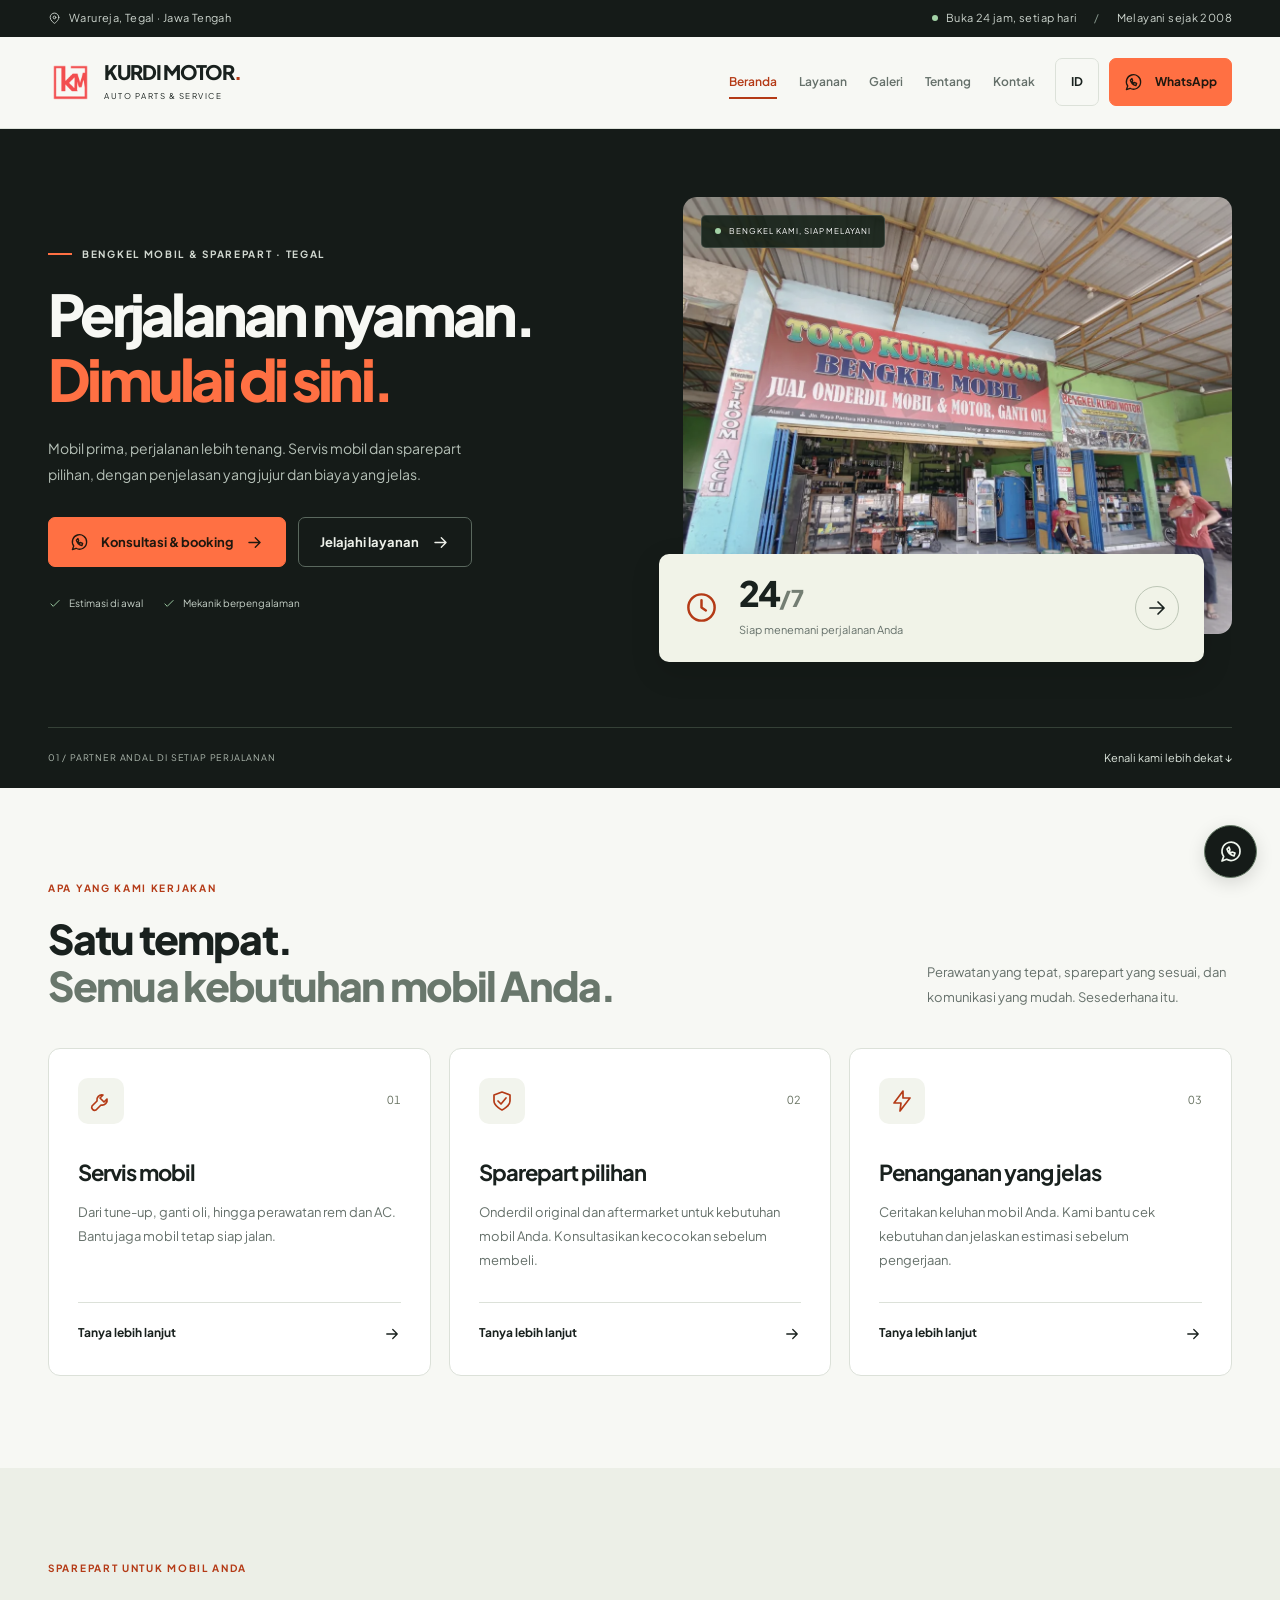
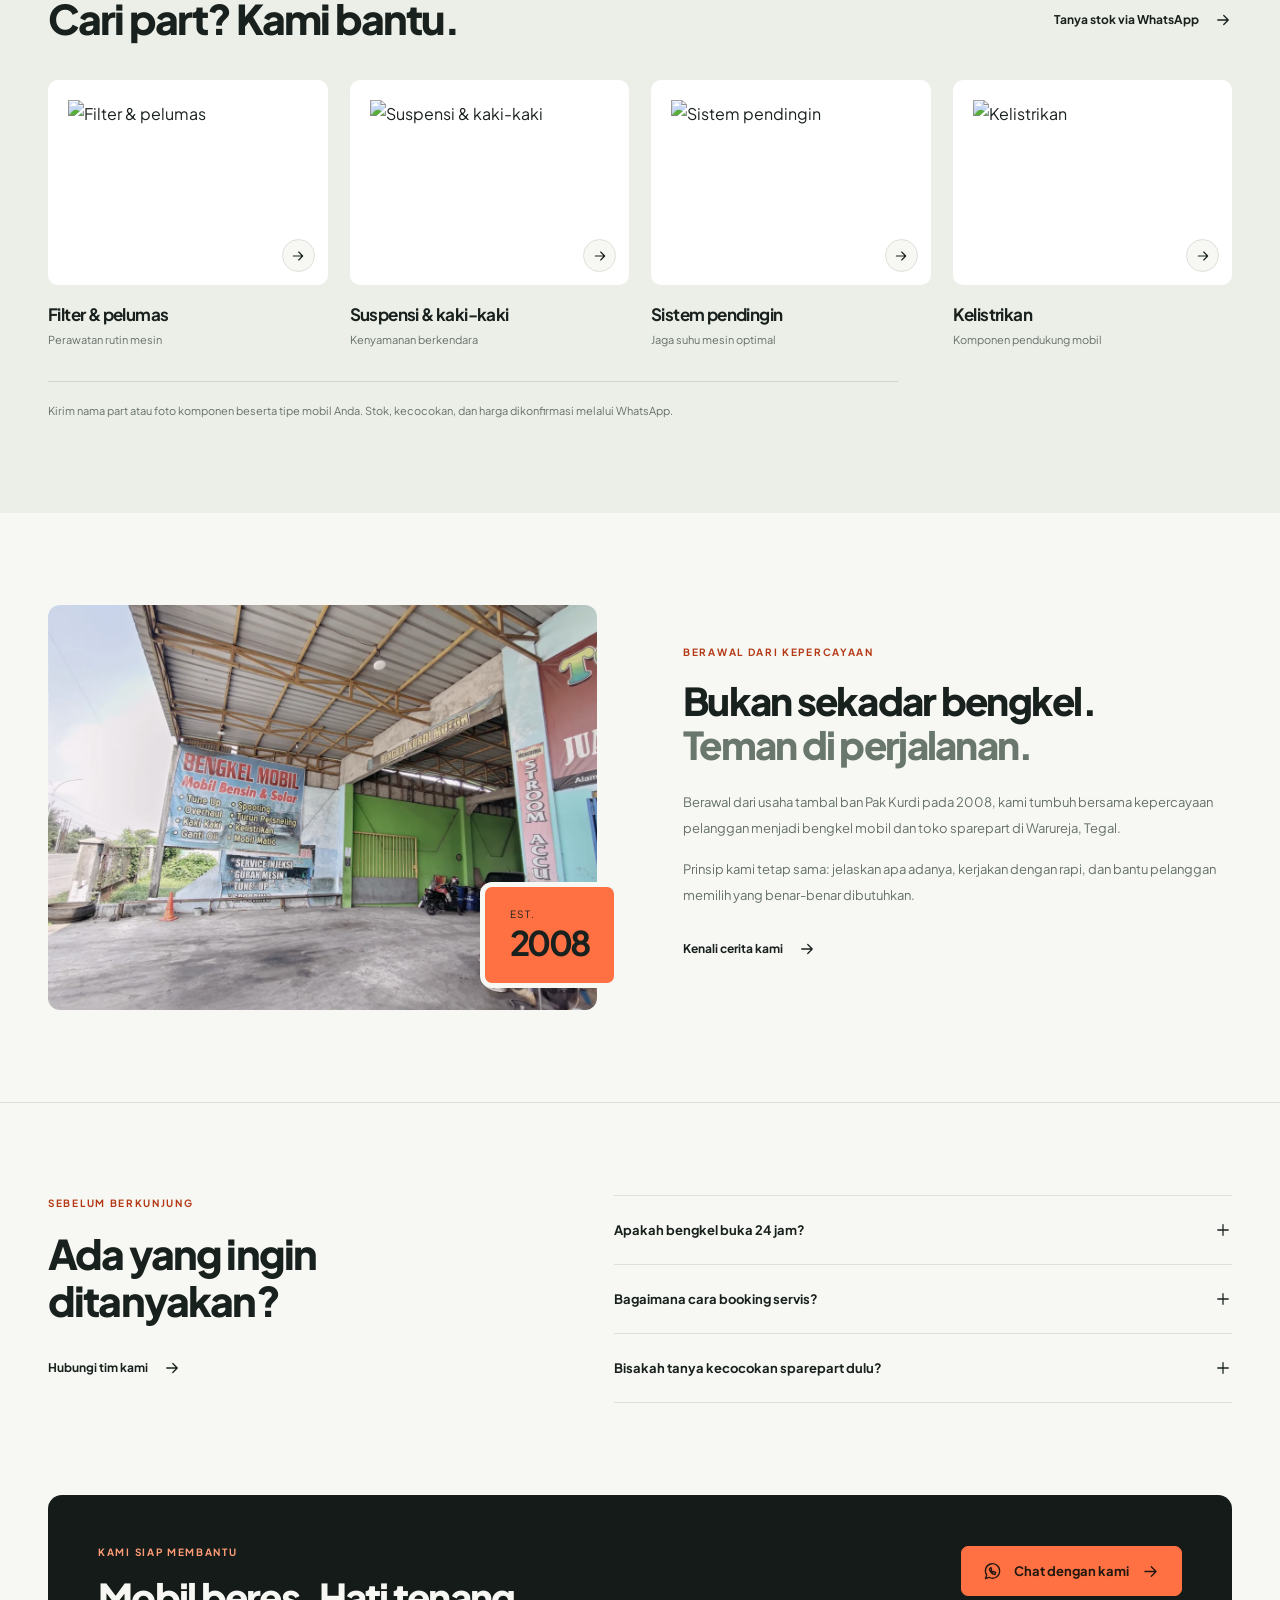
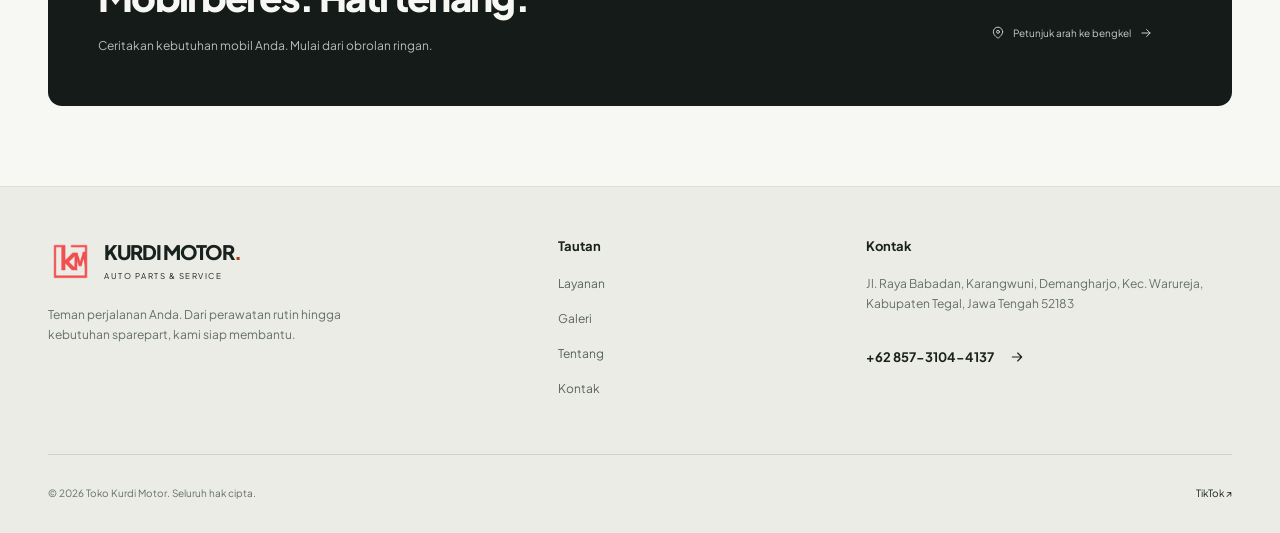
==== commit 88267cef: "feat(content): pusatkan konten website Kurdi Motor Satukan teks dua bahasa, identitas, galeri, dan f" ====
--- a/index.html
+++ b/index.html
@@ -93,7 +93,7 @@
             width="44"
             height="44"
           /><span class="brand-lockup"
-            ><strong>KURDI MOTOR<span class="brand-dot">.</span></strong
+            ><strong>KURDI MOTOR<span class="brand-dot" data-cms-text="text-0">.</span></strong
             ><small>AUTO PARTS &amp; SERVICE</small></span
           ></a
         >
@@ -155,8 +155,7 @@
                   d="M21 11.5a9 9 0 0 1-13.4 7.8L3 21l1.7-4.6A9 9 0 1 1 21 11.5Z"
                 />
                 <path d="M8 9c1 4 3 6 7 7l1-3-3-1-1 1-2-2 1-1-1-3Z" /></svg
-              ><span>WhatsApp</span
-              ><svg
+              ><span data-cms-text="text-1">WhatsApp</span><svg
                 class="ui-icon"
                 width="24"
                 height="24"
@@ -290,7 +289,7 @@
             </div>
           </div>
           <div class="hero-media">
-            <img
+            <img data-cms-image="image-0"
               class="hero-image"
               src="assets/img/IMG_20250824_090334.webp"
               alt="Toko dan bengkel Kurdi Motor di Warureja, Tegal"
@@ -321,7 +320,7 @@
                 <path d="M12 7v5l3 2" />
               </svg>
               <div>
-                <strong>24<span> / 7</span></strong>
+                <strong>24<span data-cms-text="text-2"> / 7</span></strong>
                 <p class="" data-i18n="modern.hours">
                   Siap menemani perjalanan Anda
                 </p>
@@ -399,7 +398,7 @@
                     <path
                       d="M14 6a5 5 0 0 0-6 6L3 17a3 3 0 0 0 4 4l5-5a5 5 0 0 0 6-6l-3 3-4-4Z"
                     /></svg></span
-                ><span class="number">01</span>
+                ><span class="number" data-cms-text="text-3">01</span>
               </div>
               <h3 class="" data-i18n="modern.service.title">Servis mobil</h3>
               <p class="" data-i18n="modern.service.desc">
@@ -444,7 +443,7 @@
                   >
                     <path d="m12 3 8 3v6c0 5-8 9-8 9s-8-4-8-9V6Z" />
                     <path d="m8 12 3 3 5-6" /></svg></span
-                ><span class="number">02</span>
+                ><span class="number" data-cms-text="text-4">02</span>
               </div>
               <h3 class="" data-i18n="modern.parts.title">Sparepart pilihan</h3>
               <p class="" data-i18n="modern.parts.desc">
@@ -488,7 +487,7 @@
                     aria-hidden="true"
                   >
                     <path d="m13 2-9 12h7l-1 8 10-13h-7Z" /></svg></span
-                ><span class="number">03</span>
+                ><span class="number" data-cms-text="text-5">03</span>
               </div>
               <h3 class="" data-i18n="modern.care.title">
                 Penanganan yang jelas
@@ -565,7 +564,7 @@
               target="_blank"
               rel="noopener"
               ><div class="part-image">
-                <img
+                <img data-cms-image="image-1"
                   src="assets/img/products/FILTER OLI 15607-1731L.JPG"
                   alt="Filter & pelumas"
                   loading="lazy"
@@ -597,7 +596,7 @@
               target="_blank"
               rel="noopener"
               ><div class="part-image">
-                <img
+                <img data-cms-image="image-2"
                   src="assets/img/products/BALL JOINT ATAS SB-5143 TYPE A.JPG"
                   alt="Suspensi & kaki-kaki"
                   loading="lazy"
@@ -629,7 +628,7 @@
               target="_blank"
               rel="noopener"
               ><div class="part-image">
-                <img
+                <img data-cms-image="image-3"
                   src="assets/img/products/RADIATOR COOLANT GREEN 1L.JPG"
                   alt="Sistem pendingin"
                   loading="lazy"
@@ -661,7 +660,7 @@
               target="_blank"
               rel="noopener"
               ><div class="part-image">
-                <img
+                <img data-cms-image="image-4"
                   src="assets/img/products/SIKRING BIRU 15A BUJEL.JPG"
                   alt="Kelistrikan"
                   loading="lazy"
@@ -698,7 +697,7 @@
       <section class="section">
         <div class="container story-grid">
           <div class="story-image">
-            <img
+            <img data-cms-image="image-5"
               src="assets/img/IMG_20250824_090344.webp"
               alt="Suasana bengkel Kurdi Motor"
               width="1600"
@@ -706,7 +705,7 @@
               loading="lazy"
             />
             <div class="since-stamp">
-              <span>EST.</span><strong>2008</strong>
+              <span data-cms-text="text-6">EST.</span><strong data-cms-text="text-7">2008</strong>
             </div>
           </div>
           <div class="story-copy">
@@ -969,7 +968,7 @@
               width="44"
               height="44"
             /><span class="brand-lockup"
-              ><strong>KURDI MOTOR<span class="brand-dot">.</span></strong
+              ><strong>KURDI MOTOR<span class="brand-dot" data-cms-text="text-8">.</span></strong
               ><small>AUTO PARTS &amp; SERVICE</small></span
             ></a
           >
@@ -1026,8 +1025,7 @@
           href="https://www.tiktok.com/@toko.kurditegal"
           target="_blank"
           rel="noopener"
-          >TikTok ↗</a
-        >
+           data-cms-text="text-10">TikTok ↗</a>
       </div>
     </footer>
     <a
@@ -1053,5 +1051,6 @@
     ></a>
     <script src="assets/js/main.js"></script>
     <script src="assets/js/modern.js"></script>
+    <script src="assets/js/content.js"></script>
   </body>
 </html>
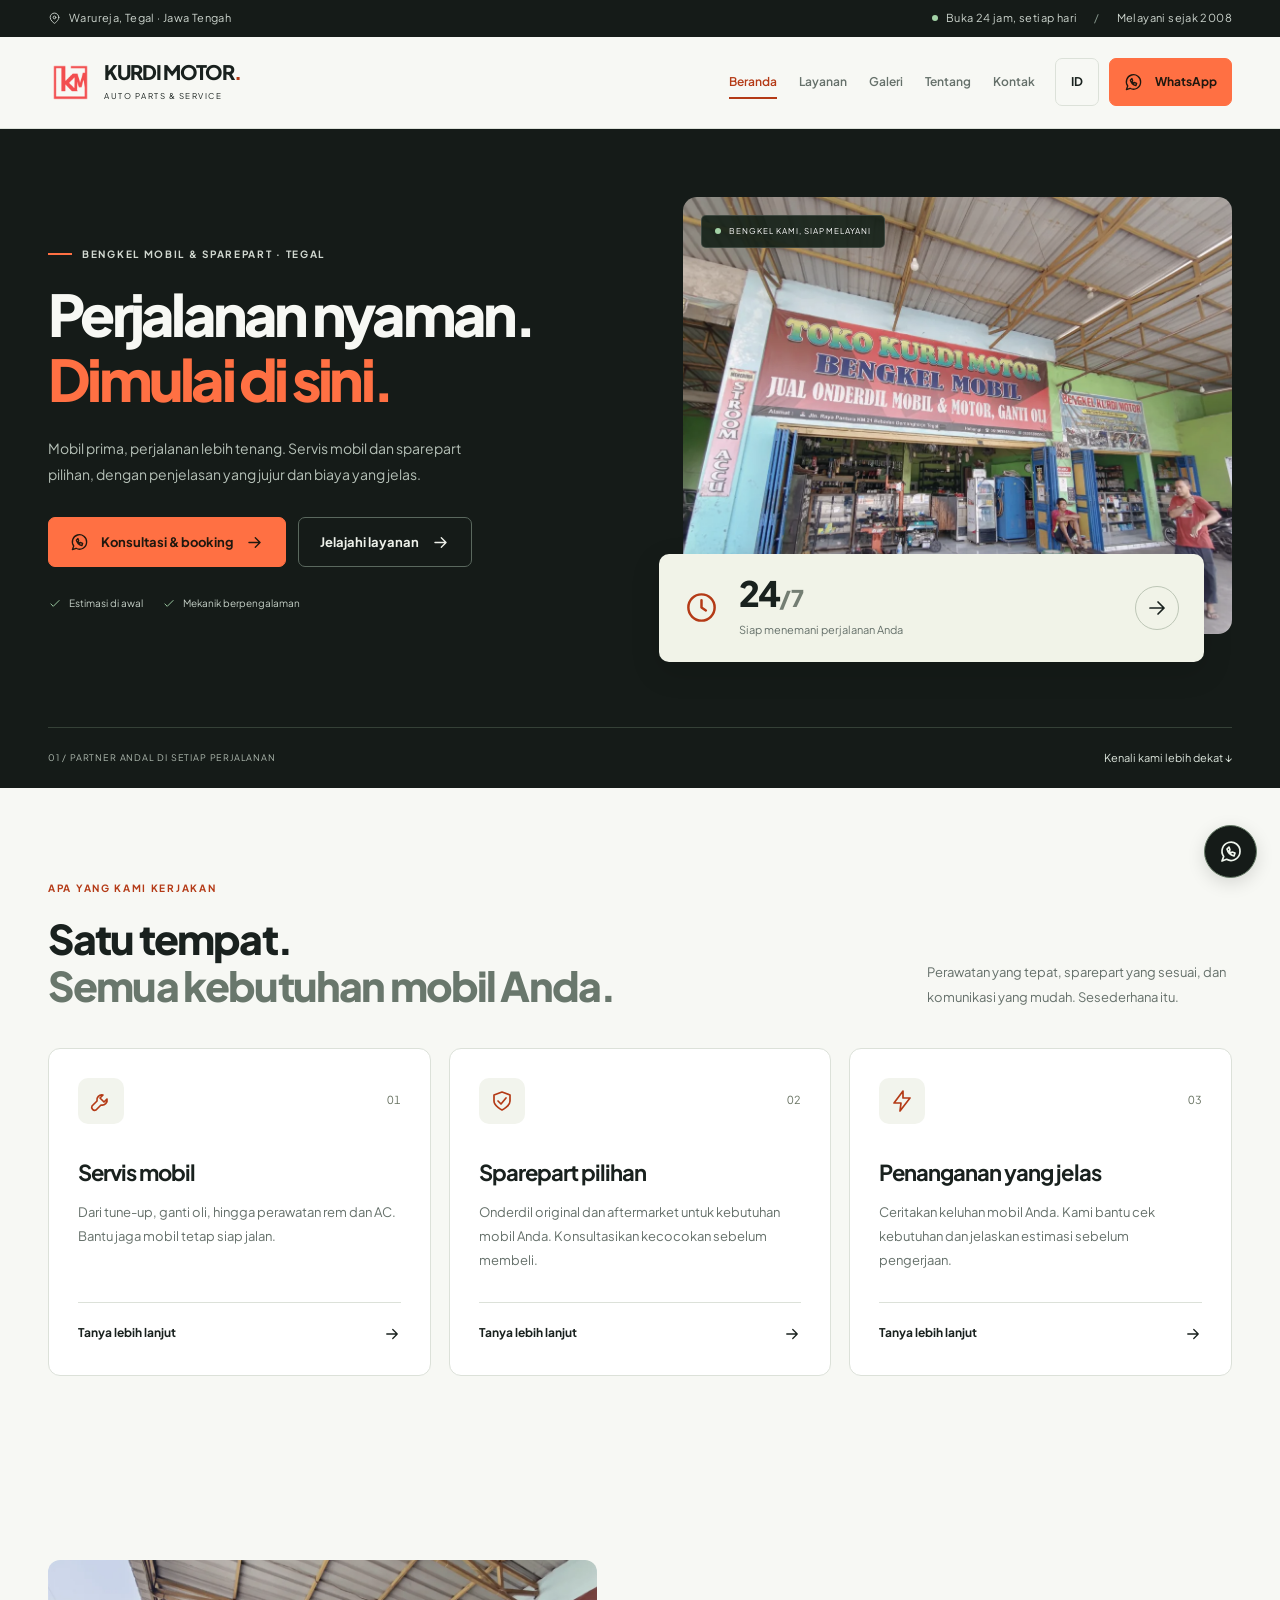
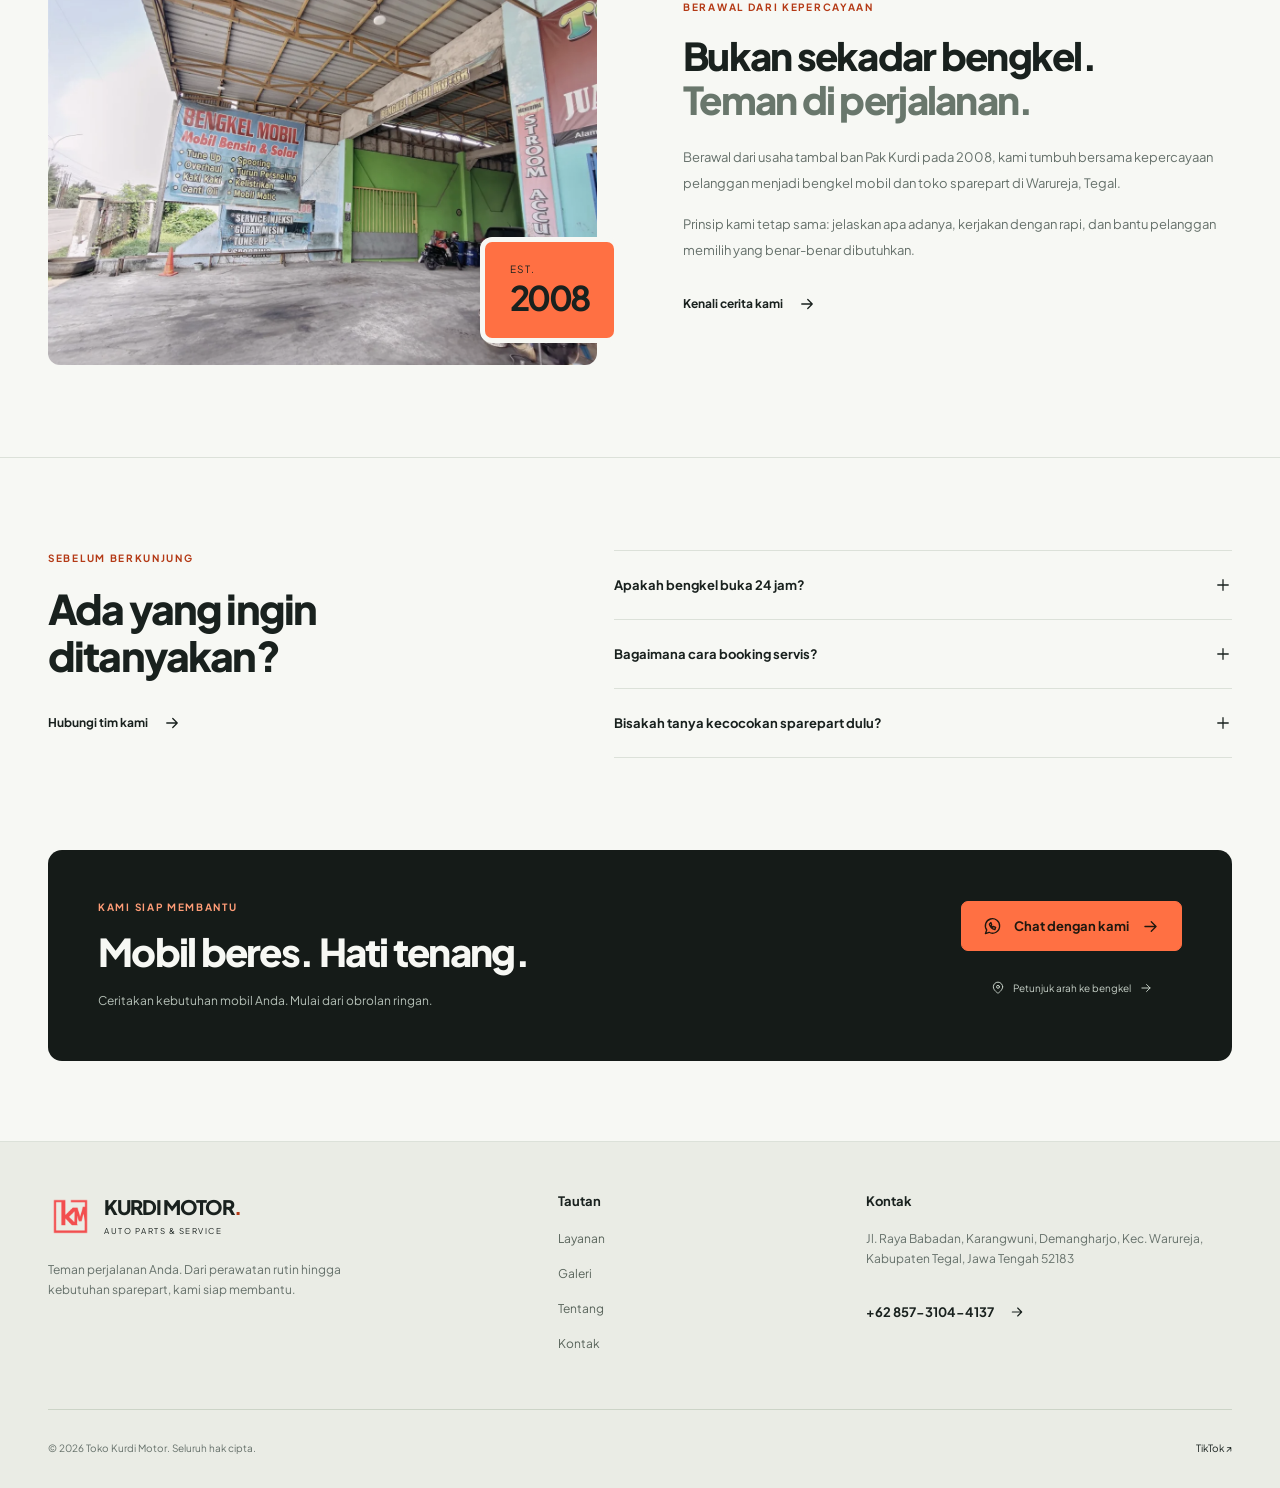
==== commit 9f1f5e23: "feat(home): hapus bagian foto produk dari beranda Pemilik tidak ingin produk tampil di website. Bagi" ====
--- a/index.html
+++ b/index.html
@@ -520,180 +520,6 @@
           </div>
         </div>
       </section>
-      <section class="section parts-section" id="sparepart">
-        <div class="container">
-          <div class="section-heading">
-            <div>
-              <p class="eyebrow">
-                <span class="" data-i18n="modern.parts.eyebrow"
-                  >SPAREPART UNTUK MOBIL ANDA</span
-                >
-              </p>
-              <h2>
-                <span class="" data-i18n="modern.parts.heading"
-                  >Cari part? Kami bantu.</span
-                >
-              </h2>
-            </div>
-            <a
-              class="text-link"
-              href="https://wa.me/6285731044137"
-              target="_blank"
-              rel="noopener"
-              ><span class="" data-i18n="modern.stock"
-                >Tanya stok via WhatsApp</span
-              ><svg
-                class="ui-icon"
-                width="24"
-                height="24"
-                viewBox="0 0 24 24"
-                fill="none"
-                stroke="currentColor"
-                stroke-width="1.7"
-                stroke-linecap="round"
-                stroke-linejoin="round"
-                aria-hidden="true"
-              >
-                <path d="M5 12h14m-6-6 6 6-6 6" /></svg
-            ></a>
-          </div>
-          <div class="parts-grid">
-            <a
-              class="part-card"
-              href="https://wa.me/6285731044137?text=Halo%20Toko%20Kurdi%20Motor%2C%20saya%20ingin%20cek%20stok%20Filter%20%26%20pelumas"
-              target="_blank"
-              rel="noopener"
-              ><div class="part-image">
-                <img data-cms-image="image-1"
-                  src="assets/img/products/FILTER OLI 15607-1731L.JPG"
-                  alt="Filter & pelumas"
-                  loading="lazy"
-                  width="360"
-                  height="280"
-                /><span
-                  ><svg
-                    class="ui-icon"
-                    width="24"
-                    height="24"
-                    viewBox="0 0 24 24"
-                    fill="none"
-                    stroke="currentColor"
-                    stroke-width="1.7"
-                    stroke-linecap="round"
-                    stroke-linejoin="round"
-                    aria-hidden="true"
-                  >
-                    <path d="M5 12h14m-6-6 6 6-6 6" /></svg
-                ></span>
-              </div>
-              <h3 class="" data-i18n="modern.cat0">Filter &amp; pelumas</h3>
-              <p class="" data-i18n="modern.catdesc0">
-                Perawatan rutin mesin
-              </p></a
-            ><a
-              class="part-card"
-              href="https://wa.me/6285731044137?text=Halo%20Toko%20Kurdi%20Motor%2C%20saya%20ingin%20cek%20stok%20Suspensi%20%26%20kaki-kaki"
-              target="_blank"
-              rel="noopener"
-              ><div class="part-image">
-                <img data-cms-image="image-2"
-                  src="assets/img/products/BALL JOINT ATAS SB-5143 TYPE A.JPG"
-                  alt="Suspensi & kaki-kaki"
-                  loading="lazy"
-                  width="360"
-                  height="280"
-                /><span
-                  ><svg
-                    class="ui-icon"
-                    width="24"
-                    height="24"
-                    viewBox="0 0 24 24"
-                    fill="none"
-                    stroke="currentColor"
-                    stroke-width="1.7"
-                    stroke-linecap="round"
-                    stroke-linejoin="round"
-                    aria-hidden="true"
-                  >
-                    <path d="M5 12h14m-6-6 6 6-6 6" /></svg
-                ></span>
-              </div>
-              <h3 class="" data-i18n="modern.cat1">Suspensi &amp; kaki-kaki</h3>
-              <p class="" data-i18n="modern.catdesc1">
-                Kenyamanan berkendara
-              </p></a
-            ><a
-              class="part-card"
-              href="https://wa.me/6285731044137?text=Halo%20Toko%20Kurdi%20Motor%2C%20saya%20ingin%20cek%20stok%20Sistem%20pendingin"
-              target="_blank"
-              rel="noopener"
-              ><div class="part-image">
-                <img data-cms-image="image-3"
-                  src="assets/img/products/RADIATOR COOLANT GREEN 1L.JPG"
-                  alt="Sistem pendingin"
-                  loading="lazy"
-                  width="360"
-                  height="280"
-                /><span
-                  ><svg
-                    class="ui-icon"
-                    width="24"
-                    height="24"
-                    viewBox="0 0 24 24"
-                    fill="none"
-                    stroke="currentColor"
-                    stroke-width="1.7"
-                    stroke-linecap="round"
-                    stroke-linejoin="round"
-                    aria-hidden="true"
-                  >
-                    <path d="M5 12h14m-6-6 6 6-6 6" /></svg
-                ></span>
-              </div>
-              <h3 class="" data-i18n="modern.cat2">Sistem pendingin</h3>
-              <p class="" data-i18n="modern.catdesc2">
-                Jaga suhu mesin optimal
-              </p></a
-            ><a
-              class="part-card"
-              href="https://wa.me/6285731044137?text=Halo%20Toko%20Kurdi%20Motor%2C%20saya%20ingin%20cek%20stok%20Kelistrikan"
-              target="_blank"
-              rel="noopener"
-              ><div class="part-image">
-                <img data-cms-image="image-4"
-                  src="assets/img/products/SIKRING BIRU 15A BUJEL.JPG"
-                  alt="Kelistrikan"
-                  loading="lazy"
-                  width="360"
-                  height="280"
-                /><span
-                  ><svg
-                    class="ui-icon"
-                    width="24"
-                    height="24"
-                    viewBox="0 0 24 24"
-                    fill="none"
-                    stroke="currentColor"
-                    stroke-width="1.7"
-                    stroke-linecap="round"
-                    stroke-linejoin="round"
-                    aria-hidden="true"
-                  >
-                    <path d="M5 12h14m-6-6 6 6-6 6" /></svg
-                ></span>
-              </div>
-              <h3 class="" data-i18n="modern.cat3">Kelistrikan</h3>
-              <p class="" data-i18n="modern.catdesc3">
-                Komponen pendukung mobil
-              </p></a
-            >
-          </div>
-          <p class="parts-note" data-i18n="modern.stock.note">
-            Kirim nama part atau foto komponen beserta tipe mobil Anda. Stok,
-            kecocokan, dan harga dikonfirmasi melalui WhatsApp.
-          </p>
-        </div>
-      </section>
       <section class="section">
         <div class="container story-grid">
           <div class="story-image">
--- a/assets/css/modern.css
+++ b/assets/css/modern.css
@@ -569,61 +569,6 @@
   padding-top: 18px;
   justify-content: space-between;
 }
-.parts-section {
-  background: #ecefe7;
-}
-.parts-grid {
-  display: grid;
-  grid-template-columns: repeat(4, 1fr);
-  gap: 22px;
-}
-.part-image {
-  background: white;
-  height: 205px;
-  border-radius: 10px;
-  overflow: hidden;
-  position: relative;
-  padding: 20px;
-}
-.part-image img {
-  height: 100%;
-  width: 100%;
-  object-fit: contain;
-  transition: transform 0.3s;
-}
-.part-card:hover img {
-  transform: scale(1.05);
-}
-.part-image > span {
-  position: absolute;
-  right: 13px;
-  bottom: 13px;
-  background: var(--paper);
-  border: 1px solid var(--border);
-  width: 33px;
-  height: 33px;
-  border-radius: 50%;
-  display: grid;
-  place-items: center;
-}
-.part-image .ui-icon {
-  width: 16px;
-}
-.part-card h3 {
-  font-size: 17px;
-  margin: 20px 0 6px;
-  letter-spacing: -0.035em;
-}
-.part-card p {
-  font-size: 11px;
-}
-.parts-note {
-  font-size: 11px;
-  margin-top: 32px;
-  padding-top: 20px;
-  border-top: 1px solid #cfd6c9;
-  max-width: 850px;
-}
 .story-grid {
   display: grid;
   grid-template-columns: 1fr 1fr;
@@ -1169,16 +1114,6 @@
   .service-card p {
     font-size: 12px;
   }
-  .parts-grid {
-    gap: 15px;
-  }
-  .part-image {
-    height: 170px;
-    padding: 15px;
-  }
-  .part-card h3 {
-    font-size: 15px;
-  }
   .story-image > img {
     height: 380px;
   }
@@ -1350,26 +1285,6 @@
     max-width: 450px;
     margin-bottom: 24px;
   }
-  .parts-grid {
-    grid-template-columns: 1fr 1fr;
-    gap: 25px 14px;
-  }
-  .part-image {
-    height: 170px;
-    padding: 15px;
-  }
-  .part-card h3 {
-    font-size: 15px;
-    margin-top: 15px;
-    line-height: 1.4;
-  }
-  .part-card p {
-    font-size: 10px;
-  }
-  .parts-note {
-    font-size: 10px;
-    margin-top: 27px;
-  }
   .story-grid {
     grid-template-columns: 1fr;
     gap: 37px;
@@ -1520,12 +1435,6 @@
     font-size: 8px;
     gap: 10px;
   }
-  .part-image {
-    height: 145px;
-  }
-  .part-card h3 {
-    font-size: 14px;
-  }
   .brand-lockup strong {
     font-size: 15px;
   }
@@ -1547,8 +1456,7 @@
     transition: none !important;
   }
   .btn:hover,
-  .service-card:hover,
-  .part-card:hover img {
+  .service-card:hover {
     transform: none;
   }
 }
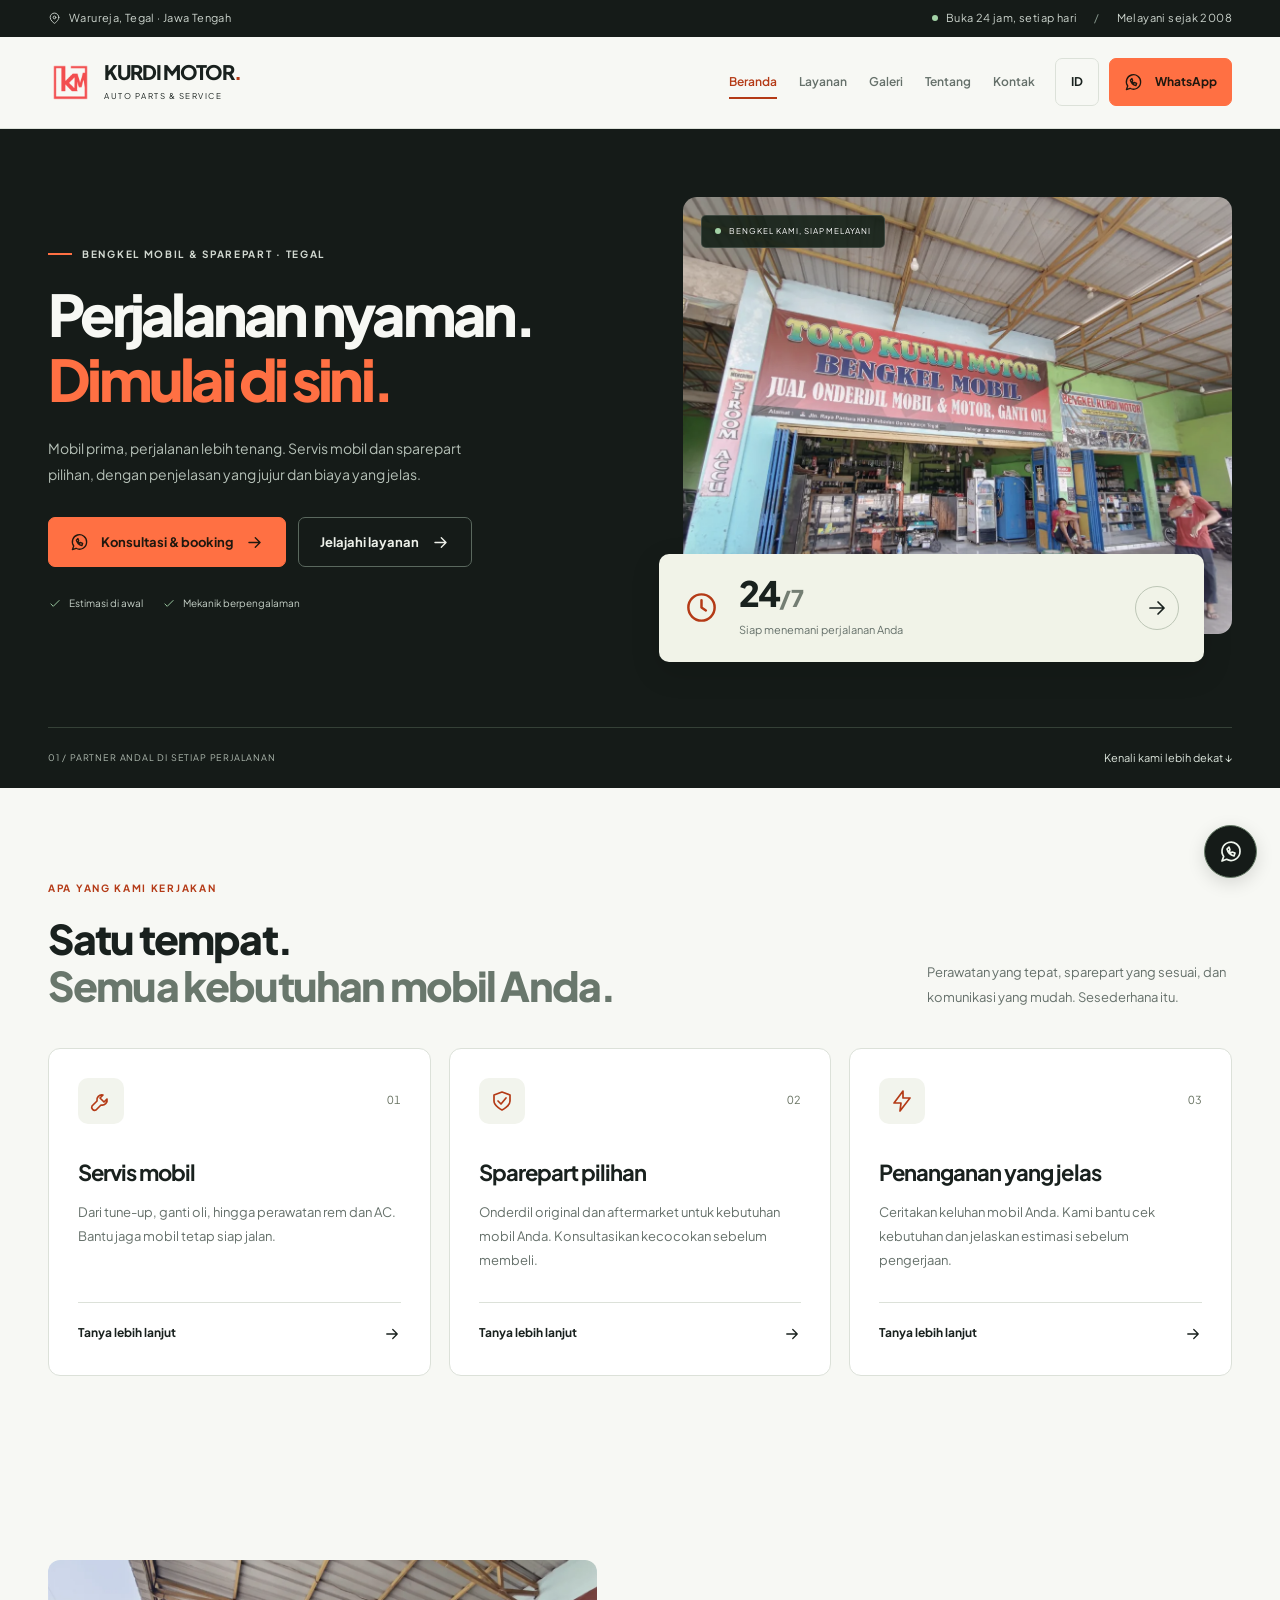
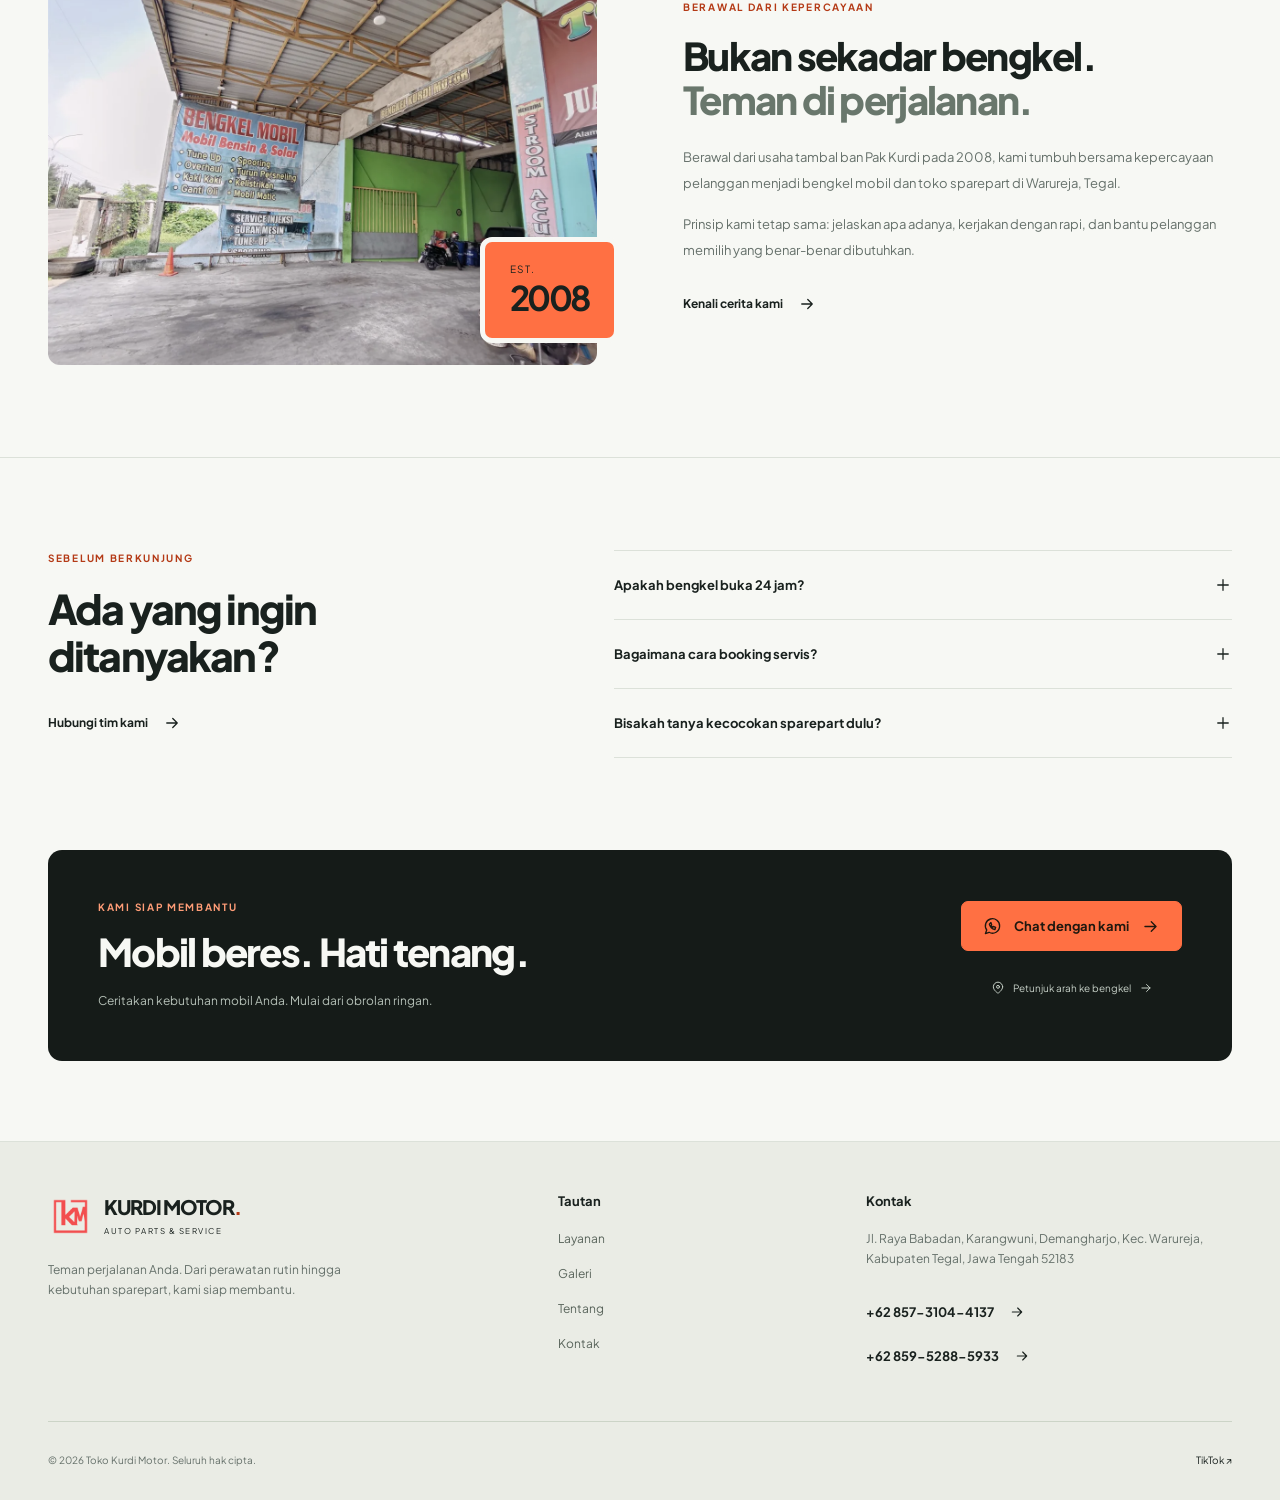
==== commit a9686b42: "feat(contact): tampilkan nomor WhatsApp kedua Pemilik ingin dua nomor di website: 0857-3104-4137 dan" ====
--- a/index.html
+++ b/index.html
@@ -840,6 +840,26 @@
             >
               <path d="M5 12h14m-6-6 6 6-6 6" /></svg
           ></a>
+          <a
+            class="footer-phone phone-2"
+            href="https://wa.me/6285952885933"
+            target="_blank"
+            rel="noopener"
+            >+62 859-5288-5933
+            <svg
+              class="ui-icon"
+              width="24"
+              height="24"
+              viewBox="0 0 24 24"
+              fill="none"
+              stroke="currentColor"
+              stroke-width="1.7"
+              stroke-linecap="round"
+              stroke-linejoin="round"
+              aria-hidden="true"
+            >
+              <path d="M5 12h14m-6-6 6 6-6 6" /></svg
+          ></a>
         </div>
       </div>
       <div class="container footer-bottom">
--- a/assets/css/modern.css
+++ b/assets/css/modern.css
@@ -916,6 +916,13 @@
 .footer-phone .ui-icon {
   width: 16px;
 }
+.footer-phone + .footer-phone {
+  margin-top: 0;
+}
+.footer-phone[hidden],
+.contact-list li[hidden] {
+  display: none;
+}
 .footer-bottom {
   display: flex;
   align-items: center;
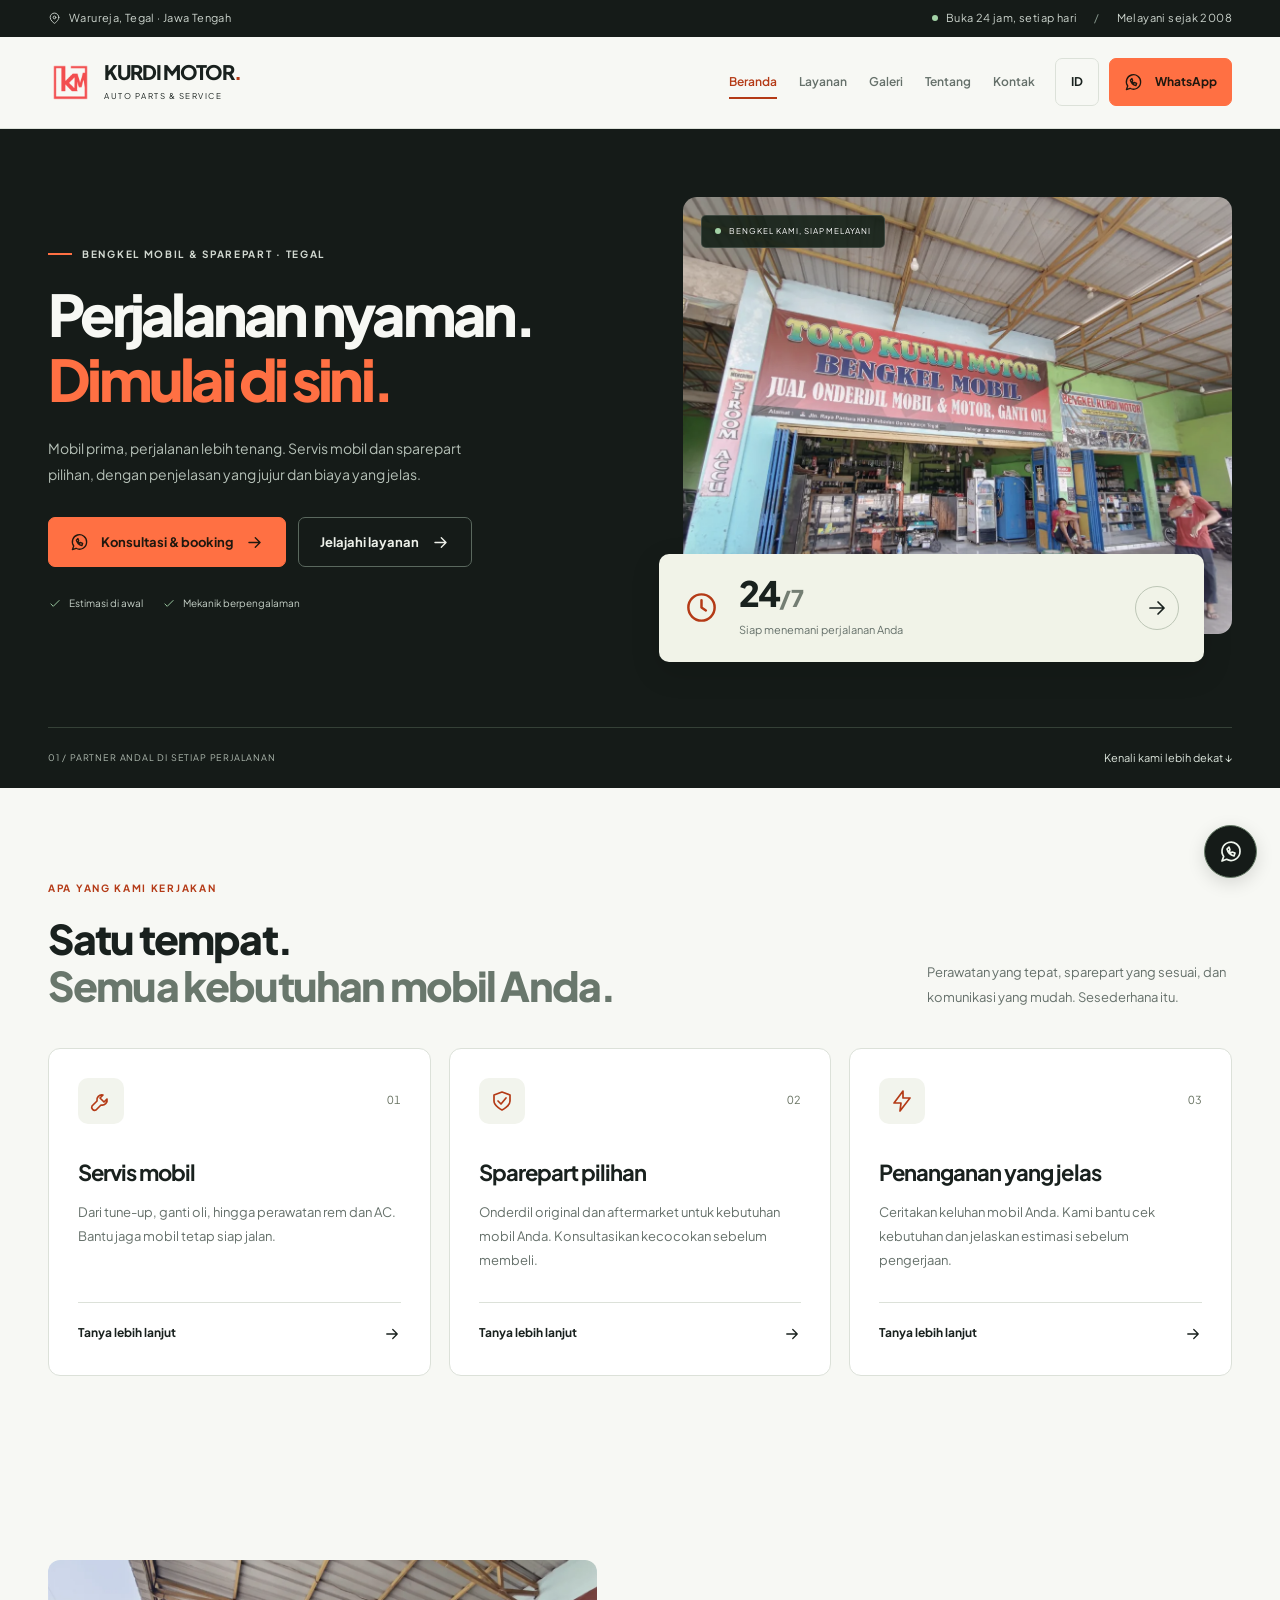
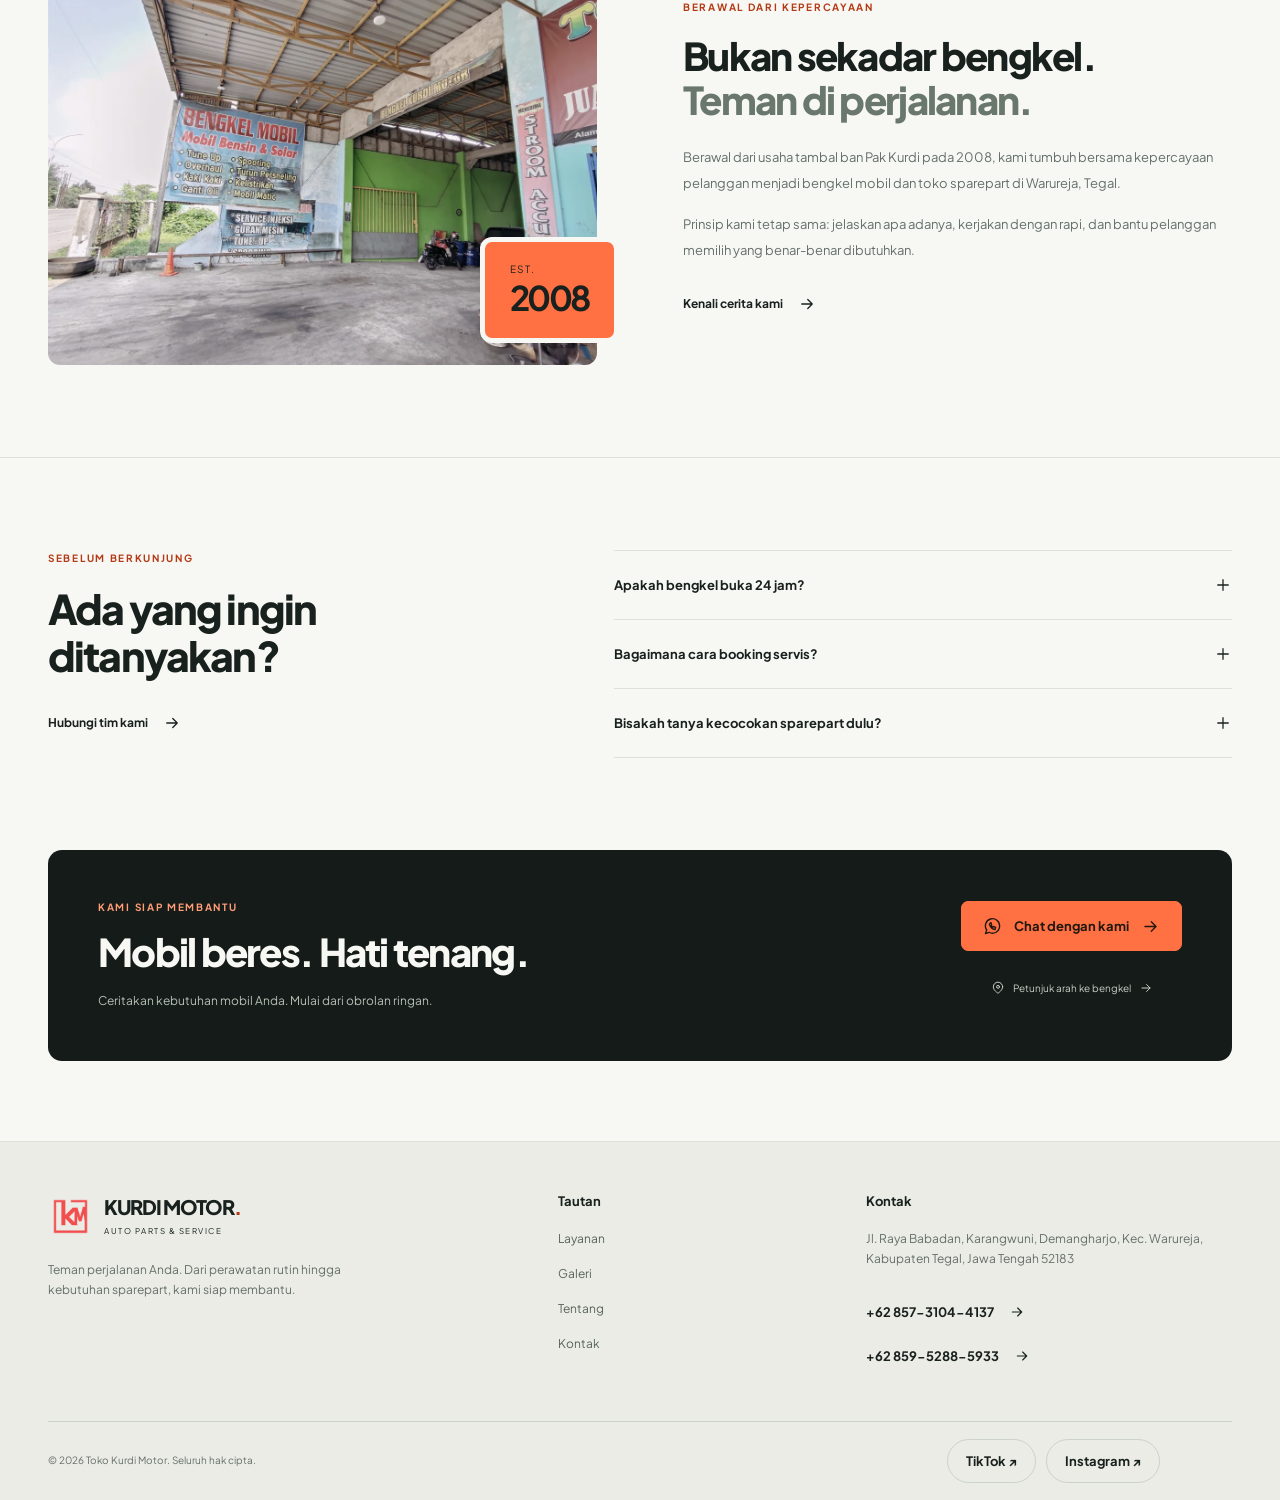
==== commit 39f5a243: "feat(footer): perbesar tautan TikTok dan tambah Instagram Tulisan TikTok di bagian bawah halaman han" ====
--- a/index.html
+++ b/index.html
@@ -867,11 +867,10 @@
           © <span id="yearNow">2026</span> Toko Kurdi Motor.
           <span data-i18n="footer.rights">Seluruh hak cipta.</span>
         </p>
-        <a
-          href="https://www.tiktok.com/@toko.kurditegal"
-          target="_blank"
-          rel="noopener"
-           data-cms-text="text-10">TikTok ↗</a>
+        <div class="footer-social">
+          <a class="social-link" href="https://www.tiktok.com/@toko.kurditegal" target="_blank" rel="noopener" data-cms-text="text-10">TikTok ↗</a>
+          <a class="social-link" href="https://www.instagram.com/toko_kurdi_motor/" target="_blank" rel="noopener">Instagram ↗</a>
+        </div>
       </div>
     </footer>
     <a
--- a/assets/css/modern.css
+++ b/assets/css/modern.css
@@ -931,11 +931,29 @@
   font-size: 10px;
   border-top: 1px solid #ccd4c7;
   padding-block: 17px;
+  /* Keep the social links clear of the fixed WhatsApp button at the bottom of the page. */
+  padding-right: 72px;
 }
 .footer-bottom a {
   min-height: 44px;
   display: flex;
   align-items: center;
+}
+.footer-social {
+  display: flex;
+  flex-wrap: wrap;
+  gap: 10px;
+}
+.footer-bottom .social-link {
+  font-size: 13px;
+  font-weight: 700;
+  padding: 0 18px;
+  border: 1px solid #ccd4c7;
+  border-radius: 999px;
+}
+.footer-bottom .social-link:hover {
+  color: var(--orange-ink);
+  border-color: currentColor;
 }
 .floating-wa {
   position: fixed;
@@ -1361,6 +1379,7 @@
     gap: 5px;
   }
   .footer-bottom {
+    flex-direction: column;
     align-items: flex-start;
     gap: 12px;
     font-size: 9px;
@@ -1368,6 +1387,10 @@
   }
   .footer-bottom a {
     min-height: 30px;
+  }
+  .footer-bottom .social-link {
+    min-height: 40px;
+    font-size: 12px;
   }
   .footer-bottom p {
     max-width: 240px;
